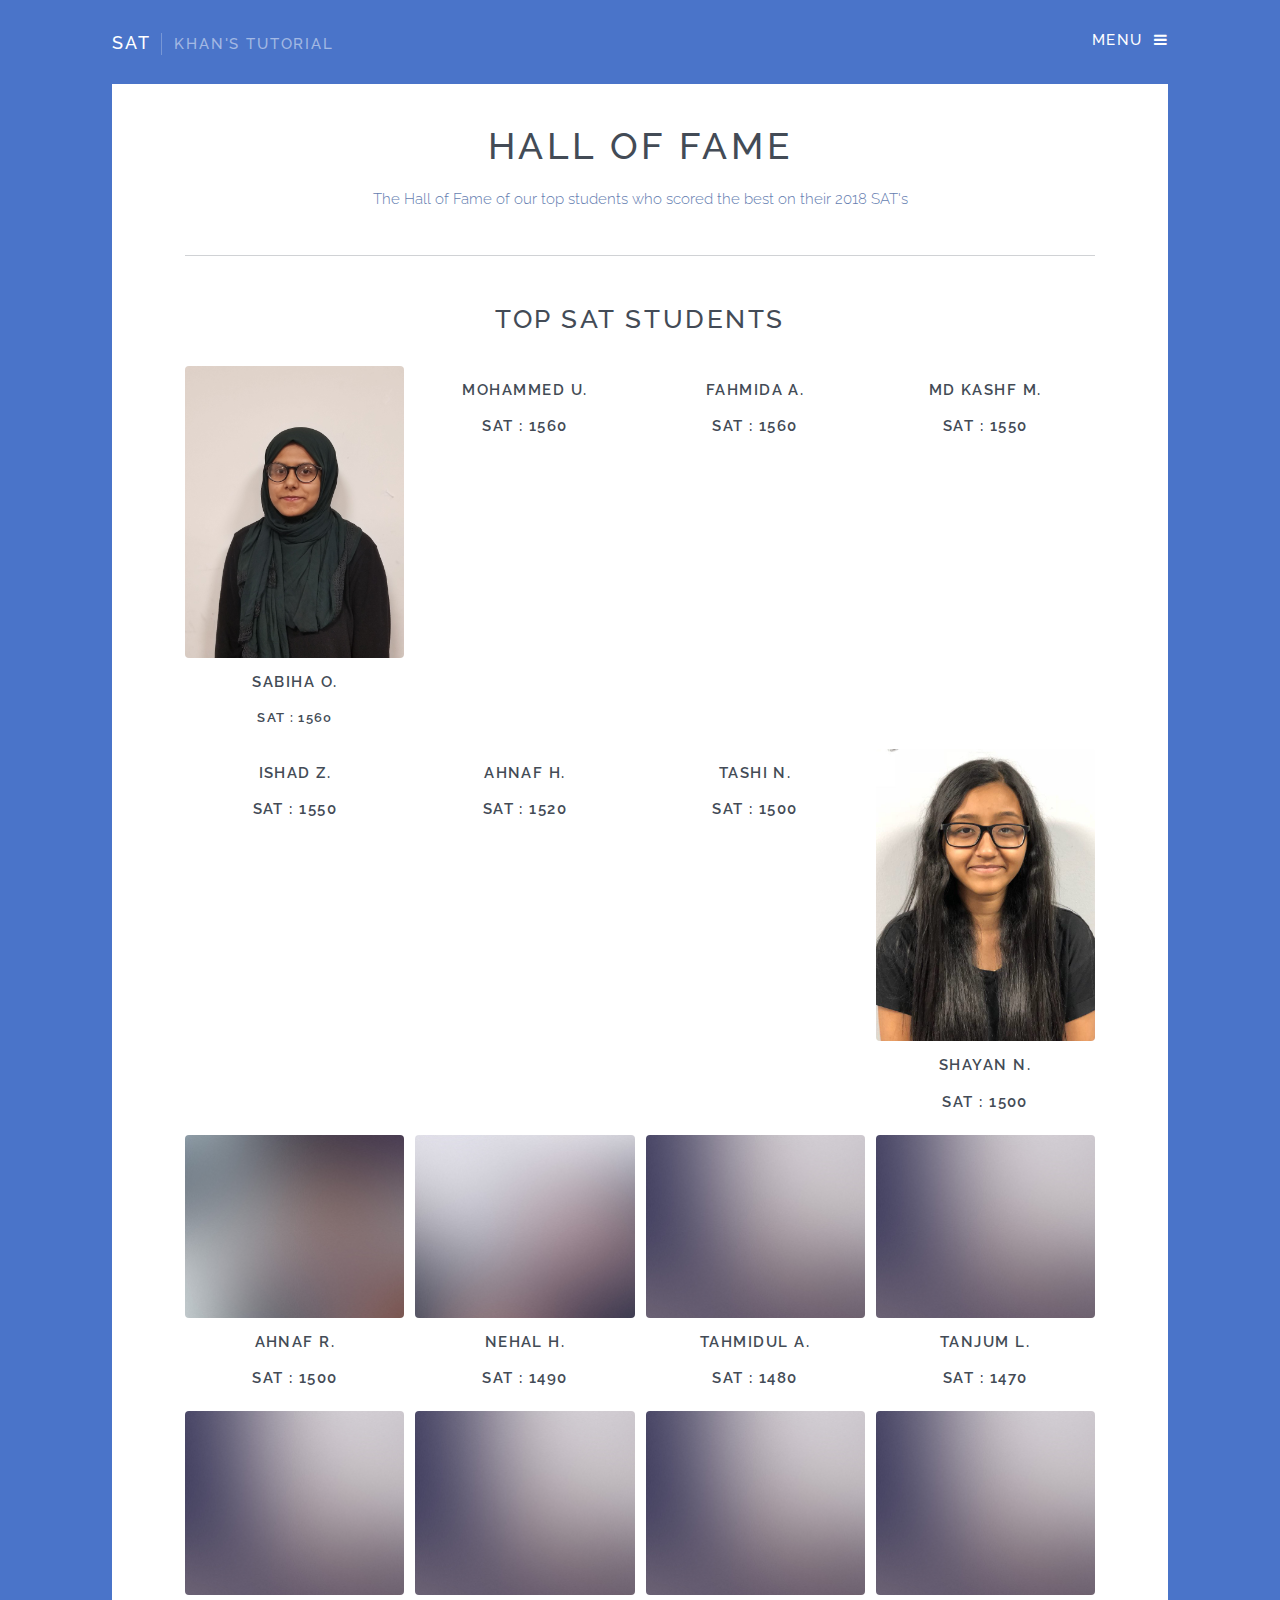
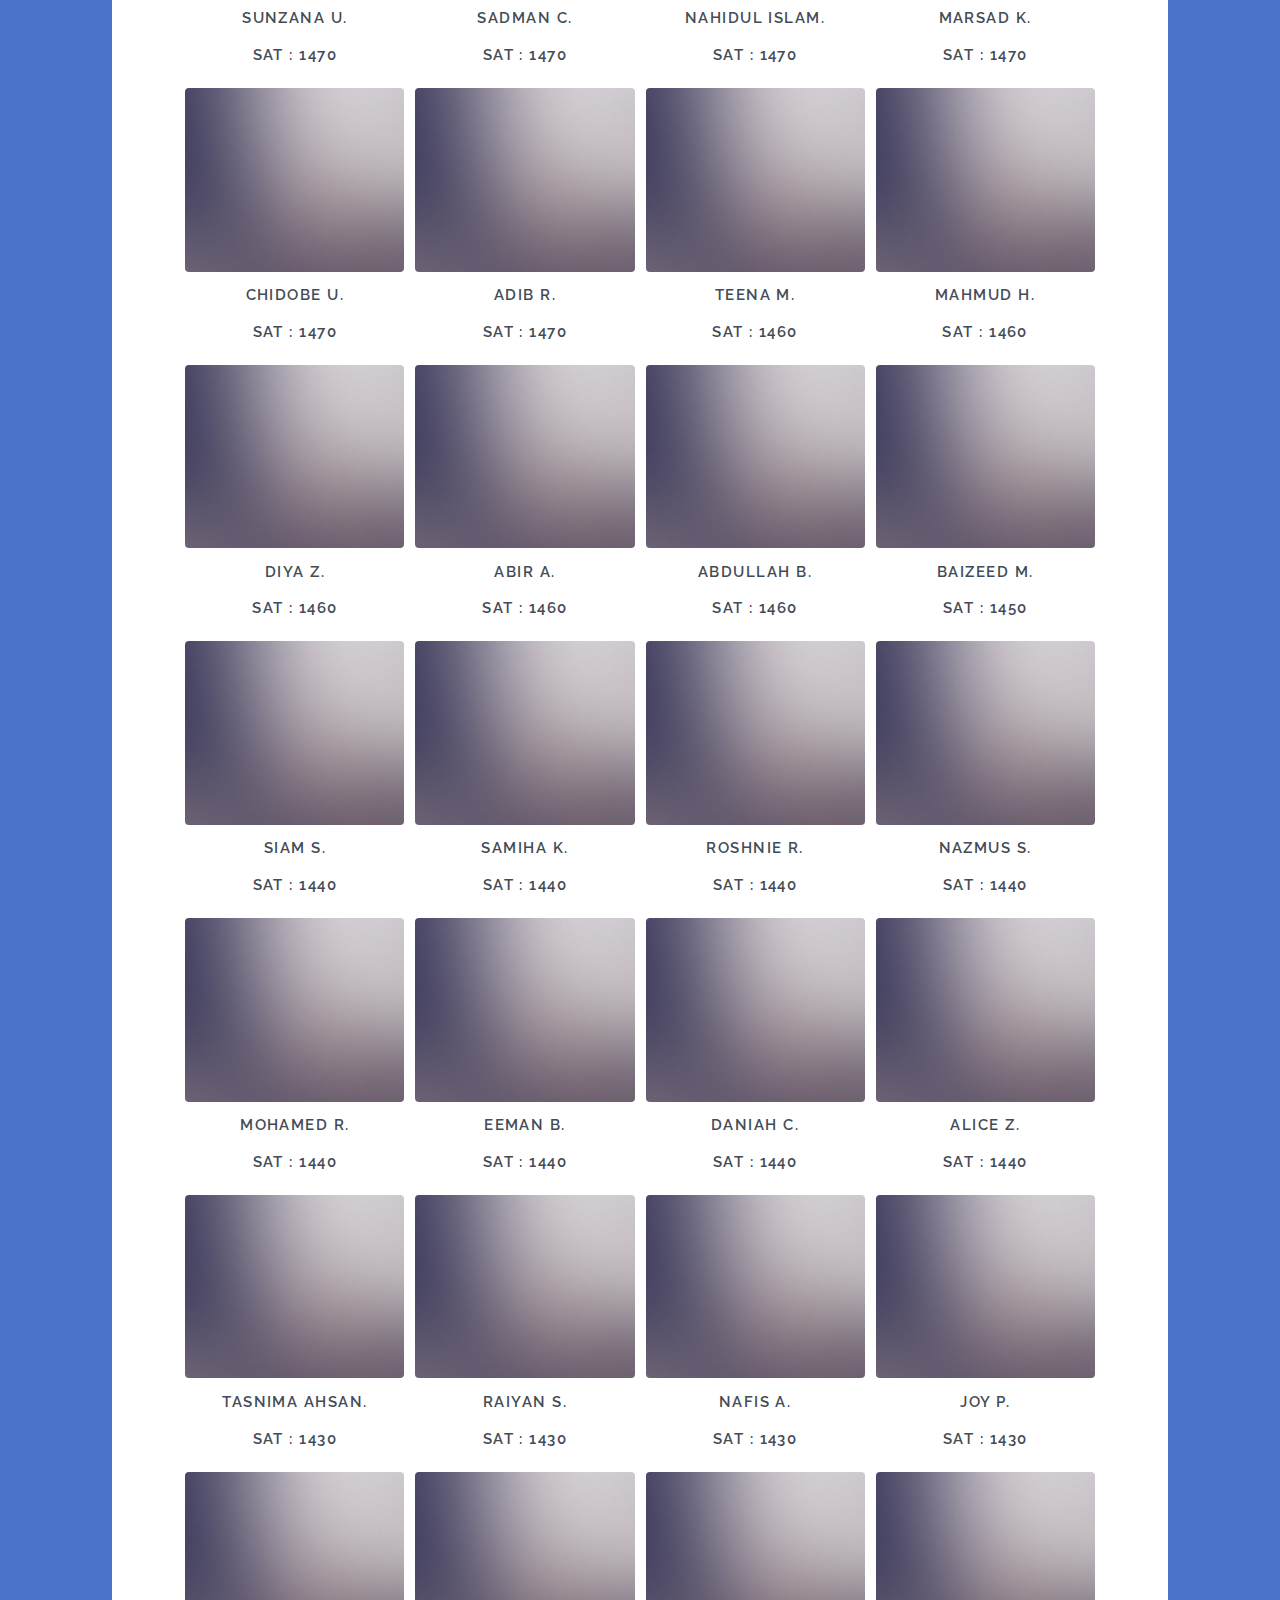
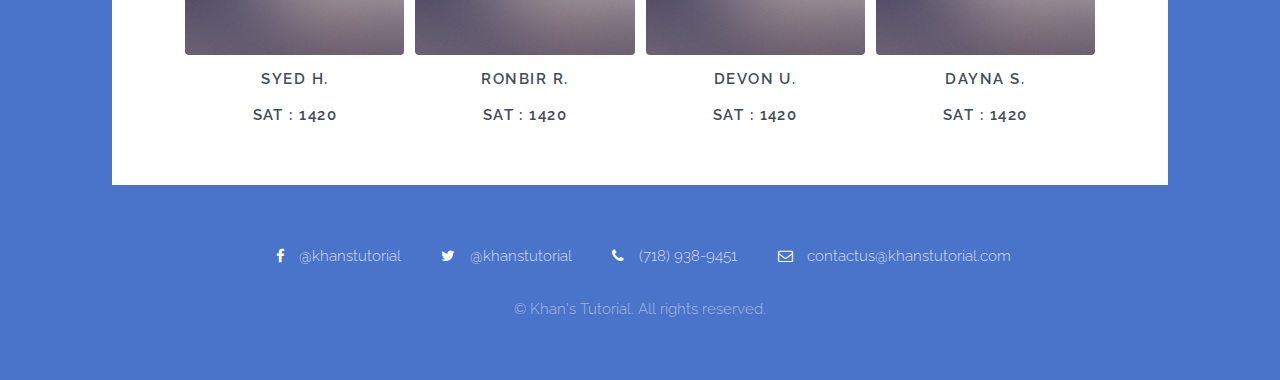
==== halloffame.html @ 470c9d07 "to be overwritten" ====
<!DOCTYPE HTML>
<html>
	<head>
		<title>Hall Of Fame</title>
		<meta charset="utf-8" />
		<meta name="viewport" content="width=device-width, initial-scale=1, user-scalable=no" />
		<link rel="stylesheet" href="assets/css/main.css" />
	</head>
	<body class="is-preload">

		<!-- Page Wrapper -->
			<div id="page-wrapper">

				<!-- Wrapper -->
					<div class="wrapper">
						<div class="inner">

							<!-- Header -->
								<header id="header">
									<a href="index.html" class="logo">SAT <span>Khan's Tutorial</span></a>
									<nav>
										<ul>
											<li><a href="#menu">Menu</a></li>
										</ul>
									</nav>
								</header>

							<!-- Nav -->
								<nav id="menu">
									<ul class="links">
										<li><a href="index.html">Home</a></li>
										<li><a href="halloffame.html">Hall of Fame</a></li>
										<li><a href="mentorship.html">Mentorship</a></li>
									</ul>
								</nav>

						</div>
					</div>

				<!-- Wrapper -->
					<div class="wrapper">
						<div class="inner">

							<!-- Main -->
								<!-- Images must all be 3x2 portrait -->
								<section class="main special">

									<header class="major">
										<h1>Hall Of Fame</h1>
										<p>The Hall of Fame of our top students who scored the best on their 2018 SAT's</p>
									</header>

									<hr />

									<h2>Top SAT Students</h2>

									<div class="box alt">
										<div class="row gtr-50 gtr-uniform">
											<div class="col-3 col-12-small">
												<!-- 1 -->
												<span class="image fit"><img src="images/hall/1560_obaid_sabiha.jpg" alt="" /></span>
												<h3>Sabiha O.</h3>
												<h4>SAT : 1560</h4>
											</div>
											<div class="col-3 col-12-small">
												<!-- 2 -->
												<span class="image fit"><img src="images/hall/nabi_sharah.jpg" alt="" /></span>
												<h3>Mohammed U.</h3>
												<h3>SAT : 1560</h3>
											</div>
											<div class="col-3 col-12-small">
												<!-- 3 -->
												<span class="image fit"><img src="images/hall/akthar_fahmida.jpg" alt="" /></span>
												<h3>Fahmida A.</h3>
												<h3>SAT : 1560</h3>
											</div>
											<div class="col-3 col-12-small">
												<!-- 4 -->
												<span class="image fit"><img src="images/hall/chowdhury_raunak.jpg" alt="" /></span>
												<h3>MD Kashf M.</h3>
												<h3>SAT : 1550</h3>
											</div>
											<!-- Break -->
											<div class="col-3 col-12-small">
												<!-- 5 -->
												<span class="image fit"><img src="images/hall/rafid_ahnaf.jpg" alt="" /></span>
												<h3>Ishad Z.</h3>
												<h3>SAT : 1550</h3>
											</div>
											<div class="col-3 col-12-small">
												<!-- 6 -->
												<span class="image fit"><img src="images/hall/farin_mithila.jpg" alt="" /></span>
												<h3>Ahnaf H.</h3>
												<h3>SAT : 1520</h3>
											</div>
											<div class="col-3 col-12-small">
												<!-- 7 -->
												<span class="image fit"><img src="images/hall/hanain_nehal.jpg" alt="" /></span>
												<h3>Tashi N.</h3>
												<h3>SAT : 1500</h3>
											</div>
											<div class="col-3 col-12-small">
												<!-- 8 -->
												<span class="image fit"><img src="images/hall/lagno_tanjum.jpg" alt="" /></span>
												<h3>Shayan N.</h3>
												<h3>SAT : 1500</h3>
											</div>
											<!-- Break -->
											<div class="col-3 col-12-small">
												<!-- 9 -->
												<span class="image fit"><img src="images/pic01.jpg" alt="" /></span>
												<h3>Ahnaf R.</h3>
												<h3>SAT : 1500</h3>
											</div>
											<div class="col-3 col-12-small">
												<!-- 10 -->
												<span class="image fit"><img src="images/pic02.jpg" alt="" /></span>
												<h3>Nehal H.</h3>
												<h3>SAT : 1490</h3>
											</div>
											<div class="col-3 col-12-small">
												<!-- 11 -->
												<span class="image fit"><img src="images/pic03.jpg" alt="" /></span>
												<h3>Tahmidul A.</h3>
												<h3>SAT : 1480</h3>
											</div>
											<div class="col-3 col-12-small">
												<!-- 12 -->
												<span class="image fit"><img src="images/pic03.jpg" alt="" /></span>
												<h3>Tanjum L.</h3>
												<h3>SAT : 1470</h3>
											</div>
											<!-- Break -->
											<div class="col-3 col-12-small">
												<!-- 13 -->
												<span class="image fit"><img src="images/pic03.jpg" alt="" /></span>
												<h3>Sunzana U.</h3>
												<h3>SAT : 1470</h3>
											</div>
											<div class="col-3 col-12-small">
												<!-- 14 -->
												<span class="image fit"><img src="images/pic03.jpg" alt="" /></span>
												<h3>Sadman C.</h3>
												<h3>SAT : 1470</h3>
											</div>
											<div class="col-3 col-12-small">
												<!-- 15 -->
												<span class="image fit"><img src="images/pic03.jpg" alt="" /></span>
												<h3>Nahidul Islam.</h3>
												<h3>SAT : 1470</h3>
											</div>
											<div class="col-3 col-12-small">
												<!-- 16 -->
												<span class="image fit"><img src="images/pic03.jpg" alt="" /></span>
												<h3>Marsad K.</h3>
												<h3>SAT : 1470</h3>
											</div>
											<!-- Break -->
											<div class="col-3 col-12-small">
												<!-- 17 -->
												<span class="image fit"><img src="images/pic03.jpg" alt="" /></span>
												<h3>Chidobe U.</h3>
												<h3>SAT : 1470</h3>
											</div>
											<div class="col-3 col-12-small">
												<!-- 18 -->
												<span class="image fit"><img src="images/pic03.jpg" alt="" /></span>
												<h3>Adib R.</h3>
												<h3>SAT : 1470</h3>
											</div>
											<div class="col-3 col-12-small">
												<!-- 19 -->
												<span class="image fit"><img src="images/pic03.jpg" alt="" /></span>
												<h3>Teena M.</h3>
												<h3>SAT : 1460</h3>
											</div>
											<div class="col-3 col-12-small">
												<!-- 20 -->
												<span class="image fit"><img src="images/pic03.jpg" alt="" /></span>
												<h3>Mahmud H.</h3>
												<h3>SAT : 1460</h3>
											</div>
											<!-- Break -->
											<div class="col-3 col-12-small">
												<!-- 21 -->
												<span class="image fit"><img src="images/pic03.jpg" alt="" /></span>
												<h3>Diya Z.</h3>
												<h3>SAT : 1460</h3>
											</div>
											<div class="col-3 col-12-small">
												<!-- 22 -->
												<span class="image fit"><img src="images/pic03.jpg" alt="" /></span>
												<h3>Abir A.</h3>
												<h3>SAT : 1460</h3>
											</div>
											<div class="col-3 col-12-small">
												<!-- 23 -->
												<span class="image fit"><img src="images/pic03.jpg" alt="" /></span>
												<h3>Abdullah B.</h3>
												<h3>SAT : 1460</h3>
											</div>
											<div class="col-3 col-12-small">
												<!-- 24 -->
												<span class="image fit"><img src="images/pic03.jpg" alt="" /></span>
												<h3>Baizeed M.</h3>
												<h3>SAT : 1450</h3>
											</div>
											<div class="col-3 col-12-small">
												<!-- 25 -->
												<span class="image fit"><img src="images/pic03.jpg" alt="" /></span>
												<h3>Siam S.</h3>
												<h3>SAT : 1440</h3>
											</div>
											<!-- Break -->
											<div class="col-3 col-12-small">
												<!-- 26 -->
												<span class="image fit"><img src="images/pic03.jpg" alt="" /></span>
												<h3>Samiha K.</h3>
												<h3>SAT : 1440</h3>
											</div>
											<div class="col-3 col-12-small">
												<!-- 27 -->
												<span class="image fit"><img src="images/pic03.jpg" alt="" /></span>
												<h3>Roshnie R.</h3>
												<h3>SAT : 1440</h3>
											</div>
											<div class="col-3 col-12-small">
												<!-- 28 -->
												<span class="image fit"><img src="images/pic03.jpg" alt="" /></span>
												<h3>Nazmus S.</h3>
												<h3>SAT : 1440</h3>
											</div>
											<!-- Break -->
											<div class="col-3 col-12-small">
												<!-- 29 -->
												<span class="image fit"><img src="images/pic03.jpg" alt="" /></span>
												<h3>Mohamed R.</h3>
												<h3>SAT : 1440</h3>
											</div>
											<div class="col-3 col-12-small">
												<!-- 30 -->
												<span class="image fit"><img src="images/pic03.jpg" alt="" /></span>
												<h3>Eeman B.</h3>
												<h3>SAT : 1440</h3>
											</div>
											<div class="col-3 col-12-small">
												<!-- 31 -->
												<span class="image fit"><img src="images/pic03.jpg" alt="" /></span>
												<h3>Daniah C.</h3>
												<h3>SAT : 1440</h3>
											</div>
											<div class="col-3 col-12-small">
												<!-- 32 -->
												<span class="image fit"><img src="images/pic03.jpg" alt="" /></span>
												<h3>Alice Z.</h3>
												<h3>SAT : 1440</h3>
											</div>
											<!-- Break -->
											<div class="col-3 col-12-small">
												<!-- 33 -->
												<span class="image fit"><img src="images/pic03.jpg" alt="" /></span>
												<h3>Tasnima Ahsan.</h3>
												<h3>SAT : 1430</h3>
											</div>
											<div class="col-3 col-12-small">
												<!-- 34 -->
												<span class="image fit"><img src="images/pic03.jpg" alt="" /></span>
												<h3>Raiyan S.</h3>
												<h3>SAT : 1430</h3>
											</div>
											<div class="col-3 col-12-small">
												<!-- 35 -->
												<span class="image fit"><img src="images/pic03.jpg" alt="" /></span>
												<h3>Nafis A.</h3>
												<h3>SAT : 1430</h3>
											</div>
											<div class="col-3 col-12-small">
												<!-- 36 -->
												<span class="image fit"><img src="images/pic03.jpg" alt="" /></span>
												<h3>Joy P.</h3>
												<h3>SAT : 1430</h3>
											</div>
											<!-- Break -->
											<div class="col-3 col-12-small">
												<!-- 37 -->
												<span class="image fit"><img src="images/pic03.jpg" alt="" /></span>
												<h3>Syed H.</h3>
												<h3>SAT : 1420</h3>
											</div>
											<div class="col-3 col-12-small">
												<!-- 38 -->
												<span class="image fit"><img src="images/pic03.jpg" alt="" /></span>
												<h3>Ronbir R.</h3>
												<h3>SAT : 1420</h3>
											</div>
											<div class="col-3 col-12-small">
												<!-- 39 -->
												<span class="image fit"><img src="images/pic03.jpg" alt="" /></span>
												<h3>Devon U.</h3>
												<h3>SAT : 1420</h3>
											</div>
											<div class="col-3 col-12-small">
												<!-- 40 -->
												<span class="image fit"><img src="images/pic03.jpg" alt="" /></span>
												<h3>Dayna S.</h3>
												<h3>SAT : 1420</h3>
											</div>
										</div>
									</div>
								</section>

						</div>
					</div>

				<!-- Wrapper -->
					<div class="wrapper">
						<div class="inner">

							<!-- Footer -->
							<footer id="footer">
								<ul class="contact-icons">
									<li class="icon fa-facebook"><a href="https://www.facebook.com/khanstutorial/">@khanstutorial</li>
																			<li class="icon fa-twitter"><a href="https://twitter.com/khanstutorial">@khanstutorial</li>
									<li class="icon fa-phone"><a href="tel:7189389451">(718) 938-9451</a></li>
									<li class="icon fa-envelope-o"><a href="mailto:contactus@khanstutorial.com">contactus@khanstutorial.com</a></li>
								</ul>
								<p class="copyright">&copy; Khan's Tutorial. All rights reserved.</p>
							</footer>

						</div>
					</div>

			</div>

		<!-- Scripts -->
			<script src="assets/js/jquery.min.js"></script>
			<script src="assets/js/browser.min.js"></script>
			<script src="assets/js/breakpoints.min.js"></script>
			<script src="assets/js/util.js"></script>
			<script src="assets/js/main.js"></script>

	</body>
</html>
---- assets/css/main.css ----
@import url(font-awesome.min.css);
@import url("https://fonts.googleapis.com/css?family=Raleway:300,500,600");

/*
	Altitude by Pixelarity
	pixelarity.com | hello@pixelarity.com
	License: pixelarity.com/license
*/

.carouselText {
	width: 50%;
	margin: 1em auto;
}

html, body, div, span, applet, object,
iframe, h1, h2, h3, h4, h5, h6, p, blockquote,
pre, a, abbr, acronym, address, big, cite,
code, del, dfn, em, img, ins, kbd, q, s, samp,
small, strike, strong, sub, sup, tt, var, b,
u, i, center, dl, dt, dd, ol, ul, li, fieldset,
form, label, legend, table, caption, tbody,
tfoot, thead, tr, th, td, article, aside,
canvas, details, embed, figure, figcaption,
footer, header, hgroup, menu, nav, output, ruby,
section, summary, time, mark, audio, video {
	margin: 0;
	padding: 0;
	border: 0;
	font-size: 100%;
	font: inherit;
	vertical-align: baseline;}

article, aside, details, figcaption, figure,
footer, header, hgroup, menu, nav, section {
	display: block;}

body {
	line-height: 1;
}

ol, ul {
	list-style: none;
}

blockquote, q {
	quotes: none;
}

	blockquote:before, blockquote:after, q:before, q:after {
		content: '';
		content: none;
	}

table {
	border-collapse: collapse;
	border-spacing: 0;
}

body {
	-webkit-text-size-adjust: none;
}

mark {
	background-color: transparent;
	color: inherit;
}

input::-moz-focus-inner {
	border: 0;
	padding: 0;
}

input, select, textarea {
	-moz-appearance: none;
	-webkit-appearance: none;
	-ms-appearance: none;
	appearance: none;
}

/* Basic */

	@-ms-viewport {
		width: device-width;
	}

	body {
		-ms-overflow-style: scrollbar;
	}

	@media screen and (max-width: 480px) {

		html, body {
			min-width: 320px;
		}

	}

	html {
		box-sizing: border-box;
	}

	*, *:before, *:after {
		box-sizing: inherit;
	}

	body {
		background: #4a74c9;
	}

		body.is-preload *, body.is-preload *:before, body.is-preload *:after {
			-moz-animation: none !important;
			-webkit-animation: none !important;
			-ms-animation: none !important;
			animation: none !important;
			-moz-transition: none !important;
			-webkit-transition: none !important;
			-ms-transition: none !important;
			transition: none !important;
		}

/* Type */

	body {
		color: rgba(67, 75, 86, 0.75);
	}

	body, input, select, textarea {
		font-family: "Raleway", sans-serif;
		font-size: 14pt;
		font-weight: 300;
		line-height: 1.65;
	}

		@media screen and (max-width: 1680px) {

			body, input, select, textarea {
				font-size: 11pt;
			}

		}

		@media screen and (max-width: 360px) {

			body, input, select, textarea {
				font-size: 10pt;
			}

		}

	a {
		-moz-transition: color 0.2s ease-in-out, background-color 0.2s ease-in-out, border-bottom-color 0.2s ease-in-out;
		-webkit-transition: color 0.2s ease-in-out, background-color 0.2s ease-in-out, border-bottom-color 0.2s ease-in-out;
		-ms-transition: color 0.2s ease-in-out, background-color 0.2s ease-in-out, border-bottom-color 0.2s ease-in-out;
		transition: color 0.2s ease-in-out, background-color 0.2s ease-in-out, border-bottom-color 0.2s ease-in-out;
		border-bottom: dotted 1px;
		text-decoration: none;
	}

		a:hover {
			border-bottom-color: transparent;
		}

	strong, b {
		font-weight: 500;
	}

	em, i {
		font-style: italic;
	}

	p {
		margin: 0 0 2em 0;
		color: #647db0;
	}

	h1, h2, h3, h4, h5, h6 {
		line-height: 1.5;
		letter-spacing: 0.1em;
		text-transform: uppercase;
	}

		h1 a, h2 a, h3 a, h4 a, h5 a, h6 a {
			color: inherit;
			text-decoration: none;
		}

	h1 {
		font-size: 2.5em;
		font-weight: 500;
		margin: 0 0 0.65em 0;
	}

	h2 {
		font-size: 1.75em;
		font-weight: 500;
		margin: 0 0 0.65em 0;
	}

	h3 {
		font-size: 1em;
		font-weight: 600;
		margin: 0 0 1em 0;
	}

	h4 {
		font-size: 0.9em;
		font-weight: 600;
		margin: 0 0 1em 0;
	}

	h5 {
		font-size: 0.8em;
		font-weight: 600;
		margin: 0 0 1em 0;
	}

	h6 {
		font-size: 0.7em;
		font-weight: 600;
		margin: 0 0 1em 0;
	}

	@media screen and (max-width: 736px) {

		h1 {
			font-size: 1.75em;
		}

		h2 {
			font-size: 1.25em;
		}

	}

	sub {
		font-size: 0.8em;
		position: relative;
		top: 0.5em;
	}

	sup {
		font-size: 0.8em;
		position: relative;
		top: -0.5em;
	}

	blockquote {
		border-left: solid 4px;
		font-style: italic;
		margin: 0 0 2em 0;
		padding: 0.5em 0 0.5em 2em;
	}

	code {
		border-radius: 4px;
		border: solid 1px;
		font-family: "Courier New", monospace;
		font-size: 0.9em;
		margin: 0 0.25em;
		padding: 0.25em 0.65em;
	}

	pre {
		-webkit-overflow-scrolling: touch;
		font-family: "Courier New", monospace;
		font-size: 0.9em;
		margin: 0 0 2em 0;
	}

		pre code {
			display: block;
			line-height: 1.75;
			padding: 1em 1.5em;
			overflow-x: auto;
		}

	hr {
		border: 0;
		border-bottom: solid 1px;
		margin: 3em 0;
	}

		hr.major {
			margin: 5em 0;
		}

	.align-left {
		text-align: left;
	}

	.align-center {
		text-align: center;
	}

	.align-right {
		text-align: right;
	}

	input, select, textarea {
		color: #434b56;
	}

	a {
		color: #434b56;
	}

	strong, b {
		color: #434b56;
	}

	h1, h2, h3, h4, h5, h6 {
		color: #434b56;
	}

	blockquote {
		border-left-color: rgba(67, 75, 86, 0.25);
	}

	code {
		background: rgba(67, 75, 86, 0.05);
		border-color: rgba(67, 75, 86, 0.25);
	}

	hr {
		border-bottom-color: rgba(67, 75, 86, 0.25);
	}

/* Row */

	.row {
		display: flex;
		flex-wrap: wrap;
		box-sizing: border-box;
		align-items: stretch;
	}

		.row > * {
			box-sizing: border-box;
		}

		.row.gtr-uniform > * > :last-child {
			margin-bottom: 0;
		}

		.row.aln-left {
			justify-content: flex-start;
		}

		.row.aln-center {
			justify-content: center;
		}

		.row.aln-right {
			justify-content: flex-end;
		}

		.row.aln-top {
			align-items: flex-start;
		}

		.row.aln-middle {
			align-items: center;
		}

		.row.aln-bottom {
			align-items: flex-end;
		}

		.row > .imp {
			order: -1;
		}

		.row > .col-1 {
			width: 8.3333333333%;
		}

		.row > .off-1 {
			margin-left: 8.3333333333%;
		}

		.row > .col-2 {
			width: 16.6666666667%;
		}

		.row > .off-2 {
			margin-left: 16.6666666667%;
		}

		.row > .col-3 {
			width: 25%;
		}

		.row > .off-3 {
			margin-left: 25%;
		}

		.row > .col-4 {
			width: 33.3333333333%;
		}

		.row > .off-4 {
			margin-left: 33.3333333333%;
		}

		.row > .col-5 {
			width: 41.6666666667%;
		}

		.row > .off-5 {
			margin-left: 41.6666666667%;
		}

		.row > .col-6 {
			width: 50%;
		}

		.row > .off-6 {
			margin-left: 50%;
		}

		.row > .col-7 {
			width: 58.3333333333%;
		}

		.row > .off-7 {
			margin-left: 58.3333333333%;
		}

		.row > .col-8 {
			width: 66.6666666667%;
		}

		.row > .off-8 {
			margin-left: 66.6666666667%;
		}

		.row > .col-9 {
			width: 75%;
		}

		.row > .off-9 {
			margin-left: 75%;
		}

		.row > .col-10 {
			width: 83.3333333333%;
		}

		.row > .off-10 {
			margin-left: 83.3333333333%;
		}

		.row > .col-11 {
			width: 91.6666666667%;
		}

		.row > .off-11 {
			margin-left: 91.6666666667%;
		}

		.row > .col-12 {
			width: 100%;
		}

		.row > .off-12 {
			margin-left: 100%;
		}

		.row.gtr-0 {
			margin-top: 0;
			margin-left: 0em;
		}

			.row.gtr-0 > * {
				padding: 0 0 0 0em;
			}

			.row.gtr-0.gtr-uniform {
				margin-top: 0em;
			}

				.row.gtr-0.gtr-uniform > * {
					padding-top: 0em;
				}

		.row.gtr-25 {
			margin-top: 0;
			margin-left: -0.5em;
		}

			.row.gtr-25 > * {
				padding: 0 0 0 0.5em;
			}

			.row.gtr-25.gtr-uniform {
				margin-top: -0.5em;
			}

				.row.gtr-25.gtr-uniform > * {
					padding-top: 0.5em;
				}

		.row.gtr-50 {
			margin-top: 0;
			margin-left: -1em;
		}

			.row.gtr-50 > * {
				padding: 0 0 0 1em;
			}

			.row.gtr-50.gtr-uniform {
				margin-top: -1em;
			}

				.row.gtr-50.gtr-uniform > * {
					padding-top: 1em;
				}

		.row {
			margin-top: 0;
			margin-left: -2em;
		}

			.row > * {
				padding: 0 0 0 2em;
			}

			.row.gtr-uniform {
				margin-top: 0em;
				justify-content: center;
			}

				.row.gtr-uniform > * {
					padding-top: 2em;
				}

		.row.gtr-150 {
			margin-top: 0;
			margin-left: -3em;
		}

			.row.gtr-150 > * {
				padding: 0 0 0 3em;
			}

			.row.gtr-150.gtr-uniform {
				margin-top: -3em;
			}

				.row.gtr-150.gtr-uniform > * {
					padding-top: 3em;
				}

		.row.gtr-200 {
			margin-top: 0;
			margin-left: -4em;
		}

			.row.gtr-200 > * {
				padding: 0 0 0 4em;
			}

			.row.gtr-200.gtr-uniform {
				margin-top: -4em;
			}

				.row.gtr-200.gtr-uniform > * {
					padding-top: 4em;
				}

		@media screen and (max-width: 1680px) {

			.row {
				display: flex;
				flex-wrap: wrap;
				box-sizing: border-box;
				align-items: stretch;
			}

				.row > * {
					box-sizing: border-box;
				}

				.row.gtr-uniform > * > :last-child {
					margin-bottom: 0;
				}

				.row.aln-left {
					justify-content: flex-start;
				}

				.row.aln-center {
					justify-content: center;
				}

				.row.aln-right {
					justify-content: flex-end;
				}

				.row.aln-top {
					align-items: flex-start;
				}

				.row.aln-middle {
					align-items: center;
				}

				.row.aln-bottom {
					align-items: flex-end;
				}

				.row > .imp-xlarge {
					order: -1;
				}

				.row > .col-1-xlarge {
					width: 8.3333333333%;
				}

				.row > .off-1-xlarge {
					margin-left: 8.3333333333%;
				}

				.row > .col-2-xlarge {
					width: 16.6666666667%;
				}

				.row > .off-2-xlarge {
					margin-left: 16.6666666667%;
				}

				.row > .col-3-xlarge {
					width: 25%;
				}

				.row > .off-3-xlarge {
					margin-left: 25%;
				}

				.row > .col-4-xlarge {
					width: 33.3333333333%;
				}

				.row > .off-4-xlarge {
					margin-left: 33.3333333333%;
				}

				.row > .col-5-xlarge {
					width: 41.6666666667%;
				}

				.row > .off-5-xlarge {
					margin-left: 41.6666666667%;
				}

				.row > .col-6-xlarge {
					width: 50%;
				}

				.row > .off-6-xlarge {
					margin-left: 50%;
				}

				.row > .col-7-xlarge {
					width: 58.3333333333%;
				}

				.row > .off-7-xlarge {
					margin-left: 58.3333333333%;
				}

				.row > .col-8-xlarge {
					width: 66.6666666667%;
				}

				.row > .off-8-xlarge {
					margin-left: 66.6666666667%;
				}

				.row > .col-9-xlarge {
					width: 75%;
				}

				.row > .off-9-xlarge {
					margin-left: 75%;
				}

				.row > .col-10-xlarge {
					width: 83.3333333333%;
				}

				.row > .off-10-xlarge {
					margin-left: 83.3333333333%;
				}

				.row > .col-11-xlarge {
					width: 91.6666666667%;
				}

				.row > .off-11-xlarge {
					margin-left: 91.6666666667%;
				}

				.row > .col-12-xlarge {
					width: 100%;
				}

				.row > .off-12-xlarge {
					margin-left: 100%;
				}

				.row.gtr-0 {
					margin-top: 0;
					margin-left: 0em;
				}

					.row.gtr-0 > * {
						padding: 0 0 0 0em;
					}

					.row.gtr-0.gtr-uniform {
						margin-top: 0em;
					}

						.row.gtr-0.gtr-uniform > * {
							padding-top: 0em;
						}

				.row.gtr-25 {
					margin-top: 0;
					margin-left: -0.5em;
				}

					.row.gtr-25 > * {
						padding: 0 0 0 0.5em;
					}

					.row.gtr-25.gtr-uniform {
						margin-top: -0.5em;
					}

						.row.gtr-25.gtr-uniform > * {
							padding-top: 0.5em;
						}

				.row.gtr-50 {
					margin-top: 0;
					margin-left: -1em;
				}

					.row.gtr-50 > * {
						padding: 0 0 0 1em;
					}

					.row.gtr-50.gtr-uniform {
						margin-top: -1em;
					}

						.row.gtr-50.gtr-uniform > * {
							padding-top: 1em;
						}

				.row {
					margin-top: 0;
					margin-left: -2em;
				}

					.row > * {
						padding: 0 0 0 2em;
					}

					.row.gtr-uniform {
						margin-top: -2em;
					}

						.row.gtr-uniform > * {
							padding-top: 2em;
						}

				.row.gtr-150 {
					margin-top: 0;
					margin-left: -3em;
				}

					.row.gtr-150 > * {
						padding: 0 0 0 3em;
					}

					.row.gtr-150.gtr-uniform {
						margin-top: -3em;
					}

						.row.gtr-150.gtr-uniform > * {
							padding-top: 3em;
						}

				.row.gtr-200 {
					margin-top: 0;
					margin-left: -4em;
				}

					.row.gtr-200 > * {
						padding: 0 0 0 4em;
					}

					.row.gtr-200.gtr-uniform {
						margin-top: -4em;
					}

						.row.gtr-200.gtr-uniform > * {
							padding-top: 4em;
						}

		}

		@media screen and (max-width: 1280px) {

			.row {
				display: flex;
				flex-wrap: wrap;
				box-sizing: border-box;
				align-items: stretch;
			}

				.row > * {
					box-sizing: border-box;
				}

				.row.gtr-uniform > * > :last-child {
					margin-bottom: 0;
				}

				.row.aln-left {
					justify-content: flex-start;
				}

				.row.aln-center {
					justify-content: center;
				}

				.row.aln-right {
					justify-content: flex-end;
				}

				.row.aln-top {
					align-items: flex-start;
				}

				.row.aln-middle {
					align-items: center;
				}

				.row.aln-bottom {
					align-items: flex-end;
				}

				.row > .imp-large {
					order: -1;
				}

				.row > .col-1-large {
					width: 8.3333333333%;
				}

				.row > .off-1-large {
					margin-left: 8.3333333333%;
				}

				.row > .col-2-large {
					width: 16.6666666667%;
				}

				.row > .off-2-large {
					margin-left: 16.6666666667%;
				}

				.row > .col-3-large {
					width: 25%;
				}

				.row > .off-3-large {
					margin-left: 25%;
				}

				.row > .col-4-large {
					width: 33.3333333333%;
				}

				.row > .off-4-large {
					margin-left: 33.3333333333%;
				}

				.row > .col-5-large {
					width: 41.6666666667%;
				}

				.row > .off-5-large {
					margin-left: 41.6666666667%;
				}

				.row > .col-6-large {
					width: 50%;
				}

				.row > .off-6-large {
					margin-left: 50%;
				}

				.row > .col-7-large {
					width: 58.3333333333%;
				}

				.row > .off-7-large {
					margin-left: 58.3333333333%;
				}

				.row > .col-8-large {
					width: 66.6666666667%;
				}

				.row > .off-8-large {
					margin-left: 66.6666666667%;
				}

				.row > .col-9-large {
					width: 75%;
				}

				.row > .off-9-large {
					margin-left: 75%;
				}

				.row > .col-10-large {
					width: 83.3333333333%;
				}

				.row > .off-10-large {
					margin-left: 83.3333333333%;
				}

				.row > .col-11-large {
					width: 91.6666666667%;
				}

				.row > .off-11-large {
					margin-left: 91.6666666667%;
				}

				.row > .col-12-large {
					width: 100%;
				}

				.row > .off-12-large {
					margin-left: 100%;
				}

				.row.gtr-0 {
					margin-top: 0;
					margin-left: 0em;
				}

					.row.gtr-0 > * {
						padding: 0 0 0 0em;
					}

					.row.gtr-0.gtr-uniform {
						margin-top: 0em;
					}

						.row.gtr-0.gtr-uniform > * {
							padding-top: 0em;
						}

				.row.gtr-25 {
					margin-top: 0;
					margin-left: -0.375em;
				}

					.row.gtr-25 > * {
						padding: 0 0 0 0.375em;
					}

					.row.gtr-25.gtr-uniform {
						margin-top: -0.375em;
					}

						.row.gtr-25.gtr-uniform > * {
							padding-top: 0.375em;
						}

				.row.gtr-50 {
					margin-top: 0;
					margin-left: -0.75em;
				}

					.row.gtr-50 > * {
						padding: 0 0 0 0.75em;
					}

					.row.gtr-50.gtr-uniform {
						margin-top: -0.75em;
					}

						.row.gtr-50.gtr-uniform > * {
							padding-top: 0.75em;
						}

				.row {
					margin-top: 0;
					margin-left: -1.5em;
				}

					.row > * {
						padding: 0 0 0 1.5em;
					}

					.row.gtr-uniform {
						margin-top: -1.5em;
					}

						.row.gtr-uniform > * {
							padding-top: 1.5em;
						}

				.row.gtr-150 {
					margin-top: 0;
					margin-left: -2.25em;
				}

					.row.gtr-150 > * {
						padding: 0 0 0 2.25em;
					}

					.row.gtr-150.gtr-uniform {
						margin-top: -2.25em;
					}

						.row.gtr-150.gtr-uniform > * {
							padding-top: 2.25em;
						}

				.row.gtr-200 {
					margin-top: 0;
					margin-left: -3em;
				}

					.row.gtr-200 > * {
						padding: 0 0 0 3em;
					}

					.row.gtr-200.gtr-uniform {
						margin-top: -3em;
					}

						.row.gtr-200.gtr-uniform > * {
							padding-top: 3em;
						}

		}

		@media screen and (max-width: 980px) {

			.row {
				display: flex;
				flex-wrap: wrap;
				box-sizing: border-box;
				align-items: stretch;
			}

				.row > * {
					box-sizing: border-box;
				}

				.row.gtr-uniform > * > :last-child {
					margin-bottom: 0;
				}

				.row.aln-left {
					justify-content: flex-start;
				}

				.row.aln-center {
					justify-content: center;
				}

				.row.aln-right {
					justify-content: flex-end;
				}

				.row.aln-top {
					align-items: flex-start;
				}

				.row.aln-middle {
					align-items: center;
				}

				.row.aln-bottom {
					align-items: flex-end;
				}

				.row > .imp-medium {
					order: -1;
				}

				.row > .col-1-medium {
					width: 8.3333333333%;
				}

				.row > .off-1-medium {
					margin-left: 8.3333333333%;
				}

				.row > .col-2-medium {
					width: 16.6666666667%;
				}

				.row > .off-2-medium {
					margin-left: 16.6666666667%;
				}

				.row > .col-3-medium {
					width: 25%;
				}

				.row > .off-3-medium {
					margin-left: 25%;
				}

				.row > .col-4-medium {
					width: 33.3333333333%;
				}

				.row > .off-4-medium {
					margin-left: 33.3333333333%;
				}

				.row > .col-5-medium {
					width: 41.6666666667%;
				}

				.row > .off-5-medium {
					margin-left: 41.6666666667%;
				}

				.row > .col-6-medium {
					width: 50%;
				}

				.row > .off-6-medium {
					margin-left: 50%;
				}

				.row > .col-7-medium {
					width: 58.3333333333%;
				}

				.row > .off-7-medium {
					margin-left: 58.3333333333%;
				}

				.row > .col-8-medium {
					width: 66.6666666667%;
				}

				.row > .off-8-medium {
					margin-left: 66.6666666667%;
				}

				.row > .col-9-medium {
					width: 75%;
				}

				.row > .off-9-medium {
					margin-left: 75%;
				}

				.row > .col-10-medium {
					width: 83.3333333333%;
				}

				.row > .off-10-medium {
					margin-left: 83.3333333333%;
				}

				.row > .col-11-medium {
					width: 91.6666666667%;
				}

				.row > .off-11-medium {
					margin-left: 91.6666666667%;
				}

				.row > .col-12-medium {
					width: 100%;
				}

				.row > .off-12-medium {
					margin-left: 100%;
				}

				.row.gtr-0 {
					margin-top: 0;
					margin-left: 0em;
				}

					.row.gtr-0 > * {
						padding: 0 0 0 0em;
					}

					.row.gtr-0.gtr-uniform {
						margin-top: 0em;
					}

						.row.gtr-0.gtr-uniform > * {
							padding-top: 0em;
						}

				.row.gtr-25 {
					margin-top: 0;
					margin-left: -0.375em;
				}

					.row.gtr-25 > * {
						padding: 0 0 0 0.375em;
					}

					.row.gtr-25.gtr-uniform {
						margin-top: -0.375em;
					}

						.row.gtr-25.gtr-uniform > * {
							padding-top: 0.375em;
						}

				.row.gtr-50 {
					margin-top: 0;
					margin-left: -0.75em;
				}

					.row.gtr-50 > * {
						padding: 0 0 0 0.75em;
					}

					.row.gtr-50.gtr-uniform {
						margin-top: -0.75em;
					}

						.row.gtr-50.gtr-uniform > * {
							padding-top: 0.75em;
						}

				.row {
					margin-top: 0;
					margin-left: -1.5em;
				}

					.row > * {
						padding: 0 0 0 1.5em;
					}

					.row.gtr-uniform {
						margin-top: -1.5em;
					}

						.row.gtr-uniform > * {
							padding-top: 1.5em;
						}

				.row.gtr-150 {
					margin-top: 0;
					margin-left: -2.25em;
				}

					.row.gtr-150 > * {
						padding: 0 0 0 2.25em;
					}

					.row.gtr-150.gtr-uniform {
						margin-top: -2.25em;
					}

						.row.gtr-150.gtr-uniform > * {
							padding-top: 2.25em;
						}

				.row.gtr-200 {
					margin-top: 0;
					margin-left: -3em;
				}

					.row.gtr-200 > * {
						padding: 0 0 0 3em;
					}

					.row.gtr-200.gtr-uniform {
						margin-top: -3em;
					}

						.row.gtr-200.gtr-uniform > * {
							padding-top: 3em;
						}

		}

		@media screen and (max-width: 736px) {

			.row {
				display: flex;
				flex-wrap: wrap;
				box-sizing: border-box;
				align-items: stretch;
			}

				.row > * {
					box-sizing: border-box;
				}

				.row.gtr-uniform > * > :last-child {
					margin-bottom: 0;
				}

				.row.aln-left {
					justify-content: flex-start;
				}

				.row.aln-center {
					justify-content: center;
				}

				.row.aln-right {
					justify-content: flex-end;
				}

				.row.aln-top {
					align-items: flex-start;
				}

				.row.aln-middle {
					align-items: center;
				}

				.row.aln-bottom {
					align-items: flex-end;
				}

				.row > .imp-small {
					order: -1;
				}

				.row > .col-1-small {
					width: 8.3333333333%;
				}

				.row > .off-1-small {
					margin-left: 8.3333333333%;
				}

				.row > .col-2-small {
					width: 16.6666666667%;
				}

				.row > .off-2-small {
					margin-left: 16.6666666667%;
				}

				.row > .col-3-small {
					width: 25%;
				}

				.row > .off-3-small {
					margin-left: 25%;
				}

				.row > .col-4-small {
					width: 33.3333333333%;
				}

				.row > .off-4-small {
					margin-left: 33.3333333333%;
				}

				.row > .col-5-small {
					width: 41.6666666667%;
				}

				.row > .off-5-small {
					margin-left: 41.6666666667%;
				}

				.row > .col-6-small {
					width: 50%;
				}

				.row > .off-6-small {
					margin-left: 50%;
				}

				.row > .col-7-small {
					width: 58.3333333333%;
				}

				.row > .off-7-small {
					margin-left: 58.3333333333%;
				}

				.row > .col-8-small {
					width: 66.6666666667%;
				}

				.row > .off-8-small {
					margin-left: 66.6666666667%;
				}

				.row > .col-9-small {
					width: 75%;
				}

				.row > .off-9-small {
					margin-left: 75%;
				}

				.row > .col-10-small {
					width: 83.3333333333%;
				}

				.row > .off-10-small {
					margin-left: 83.3333333333%;
				}

				.row > .col-11-small {
					width: 91.6666666667%;
				}

				.row > .off-11-small {
					margin-left: 91.6666666667%;
				}

				.row > .col-12-small {
					width: 100%;
				}

				.row > .off-12-small {
					margin-left: 100%;
				}

				.row.gtr-0 {
					margin-top: 0;
					margin-left: 0em;
				}

					.row.gtr-0 > * {
						padding: 0 0 0 0em;
					}

					.row.gtr-0.gtr-uniform {
						margin-top: 0em;
					}

						.row.gtr-0.gtr-uniform > * {
							padding-top: 0em;
						}

				.row.gtr-25 {
					margin-top: 0;
					margin-left: -0.3125em;
				}

					.row.gtr-25 > * {
						padding: 0 0 0 0.3125em;
					}

					.row.gtr-25.gtr-uniform {
						margin-top: -0.3125em;
					}

						.row.gtr-25.gtr-uniform > * {
							padding-top: 0.3125em;
						}

				.row.gtr-50 {
					margin-top: 0;
					margin-left: -0.625em;
				}

					.row.gtr-50 > * {
						padding: 0 0 0 0.625em;
					}

					.row.gtr-50.gtr-uniform {
						margin-top: -0.625em;
					}

						.row.gtr-50.gtr-uniform > * {
							padding-top: 0.625em;
						}

				.row {
					margin-top: 0;
					margin-left: -1.25em;
				}

					.row > * {
						padding: 0 0 0 1.25em;
					}

					.row.gtr-uniform {
						margin-top: -1.25em;
					}

						.row.gtr-uniform > * {
							padding-top: 1.25em;
						}

				.row.gtr-150 {
					margin-top: 0;
					margin-left: -1.875em;
				}

					.row.gtr-150 > * {
						padding: 0 0 0 1.875em;
					}

					.row.gtr-150.gtr-uniform {
						margin-top: -1.875em;
					}

						.row.gtr-150.gtr-uniform > * {
							padding-top: 1.875em;
						}

				.row.gtr-200 {
					margin-top: 0;
					margin-left: -2.5em;
				}

					.row.gtr-200 > * {
						padding: 0 0 0 2.5em;
					}

					.row.gtr-200.gtr-uniform {
						margin-top: -2.5em;
					}

						.row.gtr-200.gtr-uniform > * {
							padding-top: 2.5em;
						}

		}

		@media screen and (max-width: 480px) {

			.row {
				display: flex;
				flex-wrap: wrap;
				box-sizing: border-box;
				align-items: stretch;
			}

				.row > * {
					box-sizing: border-box;
				}

				.row.gtr-uniform > * > :last-child {
					margin-bottom: 0;
				}

				.row.aln-left {
					justify-content: flex-start;
				}

				.row.aln-center {
					justify-content: center;
				}

				.row.aln-right {
					justify-content: flex-end;
				}

				.row.aln-top {
					align-items: flex-start;
				}

				.row.aln-middle {
					align-items: center;
				}

				.row.aln-bottom {
					align-items: flex-end;
				}

				.row > .imp-xsmall {
					order: -1;
				}

				.row > .col-1-xsmall {
					width: 8.3333333333%;
				}

				.row > .off-1-xsmall {
					margin-left: 8.3333333333%;
				}

				.row > .col-2-xsmall {
					width: 16.6666666667%;
				}

				.row > .off-2-xsmall {
					margin-left: 16.6666666667%;
				}

				.row > .col-3-xsmall {
					width: 25%;
				}

				.row > .off-3-xsmall {
					margin-left: 25%;
				}

				.row > .col-4-xsmall {
					width: 33.3333333333%;
				}

				.row > .off-4-xsmall {
					margin-left: 33.3333333333%;
				}

				.row > .col-5-xsmall {
					width: 41.6666666667%;
				}

				.row > .off-5-xsmall {
					margin-left: 41.6666666667%;
				}

				.row > .col-6-xsmall {
					width: 50%;
				}

				.row > .off-6-xsmall {
					margin-left: 50%;
				}

				.row > .col-7-xsmall {
					width: 58.3333333333%;
				}

				.row > .off-7-xsmall {
					margin-left: 58.3333333333%;
				}

				.row > .col-8-xsmall {
					width: 66.6666666667%;
				}

				.row > .off-8-xsmall {
					margin-left: 66.6666666667%;
				}

				.row > .col-9-xsmall {
					width: 75%;
				}

				.row > .off-9-xsmall {
					margin-left: 75%;
				}

				.row > .col-10-xsmall {
					width: 83.3333333333%;
				}

				.row > .off-10-xsmall {
					margin-left: 83.3333333333%;
				}

				.row > .col-11-xsmall {
					width: 91.6666666667%;
				}

				.row > .off-11-xsmall {
					margin-left: 91.6666666667%;
				}

				.row > .col-12-xsmall {
					width: 100%;
				}

				.row > .off-12-xsmall {
					margin-left: 100%;
				}

				.row.gtr-0 {
					margin-top: 0;
					margin-left: 0em;
				}

					.row.gtr-0 > * {
						padding: 0 0 0 0em;
					}

					.row.gtr-0.gtr-uniform {
						margin-top: 0em;
					}

						.row.gtr-0.gtr-uniform > * {
							padding-top: 0em;
						}

				.row.gtr-25 {
					margin-top: 0;
					margin-left: -0.3125em;
				}

					.row.gtr-25 > * {
						padding: 0 0 0 0.3125em;
					}

					.row.gtr-25.gtr-uniform {
						margin-top: -0.3125em;
					}

						.row.gtr-25.gtr-uniform > * {
							padding-top: 0.3125em;
						}

				.row.gtr-50 {
					margin-top: 0;
					margin-left: -0.625em;
				}

					.row.gtr-50 > * {
						padding: 0 0 0 0.625em;
					}

					.row.gtr-50.gtr-uniform {
						margin-top: -0.625em;
					}

						.row.gtr-50.gtr-uniform > * {
							padding-top: 0.625em;
						}

				.row {
					margin-top: 0;
					margin-left: -1.25em;
				}

					.row > * {
						padding: 0 0 0 1.25em;
					}

					.row.gtr-uniform {
						margin-top: -1.25em;
					}

						.row.gtr-uniform > * {
							padding-top: 1.25em;
						}

				.row.gtr-150 {
					margin-top: 0;
					margin-left: -1.875em;
				}

					.row.gtr-150 > * {
						padding: 0 0 0 1.875em;
					}

					.row.gtr-150.gtr-uniform {
						margin-top: -1.875em;
					}

						.row.gtr-150.gtr-uniform > * {
							padding-top: 1.875em;
						}

				.row.gtr-200 {
					margin-top: 0;
					margin-left: -2.5em;
				}

					.row.gtr-200 > * {
						padding: 0 0 0 2.5em;
					}

					.row.gtr-200.gtr-uniform {
						margin-top: -2.5em;
					}

						.row.gtr-200.gtr-uniform > * {
							padding-top: 2.5em;
						}

		}

/* Box */

	.box {
		border-radius: 4px;
		border: solid 1px;
		margin-bottom: 2em;
		padding: 1.5em;
	}

		.box > :last-child,
		.box > :last-child > :last-child,
		.box > :last-child > :last-child > :last-child {
			margin-bottom: 0;
		}

		.box.alt {
			border: 0;
			border-radius: 0;
			padding: 0;
		}

	.box {
		border-color: rgba(67, 75, 86, 0.25);
	}

/* Button */

	input[type="submit"],
	input[type="reset"],
	input[type="button"],
	button,
	.button {
		-moz-appearance: none;
		-webkit-appearance: none;
		-ms-appearance: none;
		appearance: none;
		-moz-transition: background-color 0.2s ease-in-out, color 0.2s ease-in-out;
		-webkit-transition: background-color 0.2s ease-in-out, color 0.2s ease-in-out;
		-ms-transition: background-color 0.2s ease-in-out, color 0.2s ease-in-out;
		transition: background-color 0.2s ease-in-out, color 0.2s ease-in-out;
		border-radius: 3.9285714286em;
		border: 0;
		cursor: pointer !important;
		display: inline-block;
		font-weight: 600;
		height: 3.9285714286em;
		line-height: 3.9285714286em;
		padding: 0 3em;
		text-align: center;
		text-decoration: none;
		white-space: nowrap;
		letter-spacing: 0.1em;
		text-transform: uppercase;
		font-size: 0.7em;
	}

		input[type="submit"].icon:before,
		input[type="reset"].icon:before,
		input[type="button"].icon:before,
		button.icon:before,
		.button.icon:before {
			margin-right: 0.5em;
		}

		input[type="submit"].fit,
		input[type="reset"].fit,
		input[type="button"].fit,
		button.fit,
		.button.fit {
			width: 100%;
		}

		input[type="submit"].small,
		input[type="reset"].small,
		input[type="button"].small,
		button.small,
		.button.small {
			font-size: 0.6em;
		}

		input[type="submit"].large,
		input[type="reset"].large,
		input[type="button"].large,
		button.large,
		.button.large {
			font-size: 1em;
		}

		input[type="submit"].disabled, input[type="submit"]:disabled,
		input[type="reset"].disabled,
		input[type="reset"]:disabled,
		input[type="button"].disabled,
		input[type="button"]:disabled,
		button.disabled,
		button:disabled,
		.button.disabled,
		.button:disabled {
			pointer-events: none;
			opacity: 0.25;
		}

	input[type="submit"],
	input[type="reset"],
	input[type="button"],
	button,
	.button {
		background-color: transparent;
		box-shadow: inset 0 0 0 1px rgba(67, 75, 86, 0.25);
		color: #434b56 !important;
	}

		input[type="submit"]:hover,
		input[type="reset"]:hover,
		input[type="button"]:hover,
		button:hover,
		.button:hover {
			background-color: rgba(67, 75, 86, 0.05);
		}

		input[type="submit"]:active,
		input[type="reset"]:active,
		input[type="button"]:active,
		button:active,
		.button:active {
			background-color: rgba(67, 75, 86, 0.1);
		}

		input[type="submit"].primary,
		input[type="reset"].primary,
		input[type="button"].primary,
		button.primary,
		.button.primary {
			background-color: #575b72;
			color: #ffffff !important;
		}

			input[type="submit"].primary:hover,
			input[type="reset"].primary:hover,
			input[type="button"].primary:hover,
			button.primary:hover,
			.button.primary:hover {
				background-color: #626780;
			}

			input[type="submit"].primary:active,
			input[type="reset"].primary:active,
			input[type="button"].primary:active,
			button.primary:active,
			.button.primary:active {
				background-color: #6d728f;
			}

/* Features */

	.features {
		display: -moz-flex;
		display: -webkit-flex;
		display: -ms-flex;
		display: flex;
		-moz-flex-direction: row;
		-webkit-flex-direction: row;
		-ms-flex-direction: row;
		flex-direction: row;
		-moz-flex-wrap: wrap;
		-webkit-flex-wrap: wrap;
		-ms-flex-wrap: wrap;
		flex-wrap: wrap;
		margin: 0 0 2em 0;
	}

		.features section {
			-moz-flex-grow: 0;
			-webkit-flex-grow: 0;
			-ms-flex-grow: 0;
			flex-grow: 0;
			-moz-flex-shrink: 0;
			-webkit-flex-shrink: 0;
			-ms-flex-shrink: 0;
			flex-shrink: 0;
			border-left: solid 1px;
			border-top: solid 1px;
			padding: 2em 3em;
			text-align: center;
			width: calc(100% / 3);
		}

			.features section:nth-child(3n - 2) {
				border-left-width: 0;
			}

			.features section:nth-child(-n + 3) {
				border-top-width: 0;
			}

		@media screen and (max-width: 980px) {

			.features {
				-moz-flex-direction: column;
				-webkit-flex-direction: column;
				-ms-flex-direction: column;
				flex-direction: column;
			}

				.features section {
					padding: 3em 3em 1em 3em ;
					border-left: 0;
					width: 100%;
				}

					.features section:nth-child(-n + 3) {
						border-top-width: 1px;
					}

					.features section:first-child {
						border-top-width: 0;
						padding-top: 1em;
					}

					.features section:last-child {
						padding-bottom: 0;
					}

		}

		@media screen and (max-width: 736px) {

			.features section {
				padding: 3em 2em 1em 2em ;
			}

		}

	.features section {
		border-color: rgba(67, 75, 86, 0.25);
	}

/* Form */

	form {
		margin: 0 0 2em 0;
	}

		form.combined {
			display: -moz-flex;
			display: -webkit-flex;
			display: -ms-flex;
			display: flex;
			-moz-flex-direction: row;
			-webkit-flex-direction: row;
			-ms-flex-direction: row;
			flex-direction: row;
			margin-left: auto;
			margin-right: auto;
			max-width: 100%;
			position: relative;
			width: 35em;
		}

			form.combined input[type="text"],
			form.combined input[type="password"],
			form.combined input[type="email"],
			form.combined select,
			form.combined textarea {
				-moz-flex-grow: 1;
				-webkit-flex-grow: 1;
				-ms-flex-grow: 1;
				flex-grow: 1;
				-moz-flex-shrink: 1;
				-webkit-flex-shrink: 1;
				-ms-flex-shrink: 1;
				flex-shrink: 1;
				border-bottom-left-radius: 2.75em;
				border-bottom-right-radius: 0;
				border-top-left-radius: 2.75em;
				border-top-right-radius: 0;
			}

			form.combined input[type="submit"] {
				-moz-flex-grow: 0;
				-webkit-flex-grow: 0;
				-ms-flex-grow: 0;
				flex-grow: 0;
				-moz-flex-shrink: 0;
				-webkit-flex-shrink: 0;
				-ms-flex-shrink: 0;
				flex-shrink: 0;
				border-top-left-radius: 0;
				border-bottom-left-radius: 0;
			}

		@media screen and (max-width: 480px) {

			form.combined {
				-moz-flex-direction: column;
				-webkit-flex-direction: column;
				-ms-flex-direction: column;
				flex-direction: column;
			}

				form.combined input[type="text"],
				form.combined input[type="password"],
				form.combined input[type="email"],
				form.combined select,
				form.combined textarea {
					border-radius: 2.75em;
					margin: 0 0 1em 0;
				}

				form.combined input[type="submit"] {
					border-radius: 2.75em;
				}

		}

	label {
		display: block;
		font-size: 0.9em;
		font-weight: 500;
		margin: 0 0 1em 0;
	}

	input[type="text"],
	input[type="password"],
	input[type="email"],
	select,
	textarea {
		-moz-appearance: none;
		-webkit-appearance: none;
		-ms-appearance: none;
		appearance: none;
		border-radius: 4px;
		border: none;
		border: solid 1px;
		color: inherit;
		display: block;
		outline: 0;
		padding: 0 1em;
		text-decoration: none;
		width: 100%;
	}

		input[type="text"]:invalid,
		input[type="password"]:invalid,
		input[type="email"]:invalid,
		select:invalid,
		textarea:invalid {
			box-shadow: none;
		}

	select {
		background-size: 1.25rem;
		background-repeat: no-repeat;
		background-position: calc(100% - 1rem) center;
		height: 2.75em;
		padding-right: 2.75em;
		text-overflow: ellipsis;
	}

		select:focus::-ms-value {
			background-color: transparent;
		}

		select::-ms-expand {
			display: none;
		}

	input[type="text"],
	input[type="password"],
	input[type="email"] {
		height: 2.75em;
	}

	textarea {
		padding: 0.75em 1em;
	}

	input[type="checkbox"],
	input[type="radio"] {
		-moz-appearance: none;
		-webkit-appearance: none;
		-ms-appearance: none;
		appearance: none;
		display: block;
		float: left;
		margin-right: -2em;
		opacity: 0;
		width: 1em;
		z-index: -1;
	}

		input[type="checkbox"] + label,
		input[type="radio"] + label {
			text-decoration: none;
			cursor: pointer;
			display: inline-block;
			font-size: 1em;
			font-weight: 300;
			padding-left: 2.4em;
			padding-right: 0.75em;
			position: relative;
		}

			input[type="checkbox"] + label:before,
			input[type="radio"] + label:before {
				-moz-osx-font-smoothing: grayscale;
				-webkit-font-smoothing: antialiased;
				font-family: FontAwesome;
				font-style: normal;
				font-weight: normal;
				text-transform: none !important;
			}

			input[type="checkbox"] + label:before,
			input[type="radio"] + label:before {
				border-radius: 4px;
				border: solid 1px;
				content: '';
				display: inline-block;
				height: 1.65em;
				left: 0;
				line-height: 1.58125em;
				position: absolute;
				text-align: center;
				top: 0;
				width: 1.65em;
			}

		input[type="checkbox"]:checked + label:before,
		input[type="radio"]:checked + label:before {
			content: '\f00c';
		}

	input[type="checkbox"] + label:before {
		border-radius: 4px;
	}

	input[type="radio"] + label:before {
		border-radius: 100%;
	}

	::-webkit-input-placeholder {
		opacity: 1.0;
	}

	:-moz-placeholder {
		opacity: 1.0;
	}

	::-moz-placeholder {
		opacity: 1.0;
	}

	:-ms-input-placeholder {
		opacity: 1.0;
	}

	label {
		color: #434b56;
	}

	input[type="text"],
	input[type="password"],
	input[type="email"],
	select,
	textarea {
		background-color: rgba(67, 75, 86, 0.05);
		border-color: rgba(67, 75, 86, 0.25);
	}

		input[type="text"]:focus,
		input[type="password"]:focus,
		input[type="email"]:focus,
		select:focus,
		textarea:focus {
			border-color: #fed586;
			box-shadow: inset 0 0 0 1px #fed586;
		}

		input[type="text"] ::-webkit-input-placeholder,
		input[type="password"] ::-webkit-input-placeholder,
		input[type="email"] ::-webkit-input-placeholder,
		select ::-webkit-input-placeholder,
		textarea ::-webkit-input-placeholder {
			color: rgba(67, 75, 86, 0.5) !important;
		}

		input[type="text"] :-moz-placeholder,
		input[type="password"] :-moz-placeholder,
		input[type="email"] :-moz-placeholder,
		select :-moz-placeholder,
		textarea :-moz-placeholder {
			color: rgba(67, 75, 86, 0.5) !important;
		}

		input[type="text"] ::-moz-placeholder,
		input[type="password"] ::-moz-placeholder,
		input[type="email"] ::-moz-placeholder,
		select ::-moz-placeholder,
		textarea ::-moz-placeholder {
			color: rgba(67, 75, 86, 0.5) !important;
		}

		input[type="text"] :-ms-input-placeholder,
		input[type="password"] :-ms-input-placeholder,
		input[type="email"] :-ms-input-placeholder,
		select :-ms-input-placeholder,
		textarea :-ms-input-placeholder {
			color: rgba(67, 75, 86, 0.5) !important;
		}

		input[type="text"].invert,
		input[type="password"].invert,
		input[type="email"].invert,
		select.invert,
		textarea.invert {
			background: #ffffff;
			color: rgba(67, 75, 86, 0.75);
		}

			input[type="text"].invert::-webkit-input-placeholder,
			input[type="password"].invert::-webkit-input-placeholder,
			input[type="email"].invert::-webkit-input-placeholder,
			select.invert::-webkit-input-placeholder,
			textarea.invert::-webkit-input-placeholder {
				color: rgba(67, 75, 86, 0.5) !important;
			}

			input[type="text"].invert:-moz-placeholder,
			input[type="password"].invert:-moz-placeholder,
			input[type="email"].invert:-moz-placeholder,
			select.invert:-moz-placeholder,
			textarea.invert:-moz-placeholder {
				color: rgba(67, 75, 86, 0.5) !important;
			}

			input[type="text"].invert::-moz-placeholder,
			input[type="password"].invert::-moz-placeholder,
			input[type="email"].invert::-moz-placeholder,
			select.invert::-moz-placeholder,
			textarea.invert::-moz-placeholder {
				color: rgba(67, 75, 86, 0.5) !important;
			}

			input[type="text"].invert:-ms-input-placeholder,
			input[type="password"].invert:-ms-input-placeholder,
			input[type="email"].invert:-ms-input-placeholder,
			select.invert:-ms-input-placeholder,
			textarea.invert:-ms-input-placeholder {
				color: rgba(67, 75, 86, 0.5) !important;
			}

	select {
		background-image: url("data:image/svg+xml;charset=utf8,%3Csvg xmlns='http://www.w3.org/2000/svg' width='40' height='40' preserveAspectRatio='none' viewBox='0 0 40 40'%3E%3Cpath d='M9.4,12.3l10.4,10.4l10.4-10.4c0.2-0.2,0.5-0.4,0.9-0.4c0.3,0,0.6,0.1,0.9,0.4l3.3,3.3c0.2,0.2,0.4,0.5,0.4,0.9 c0,0.4-0.1,0.6-0.4,0.9L20.7,31.9c-0.2,0.2-0.5,0.4-0.9,0.4c-0.3,0-0.6-0.1-0.9-0.4L4.3,17.3c-0.2-0.2-0.4-0.5-0.4-0.9 c0-0.4,0.1-0.6,0.4-0.9l3.3-3.3c0.2-0.2,0.5-0.4,0.9-0.4S9.1,12.1,9.4,12.3z' fill='rgba(67, 75, 86, 0.25)' /%3E%3C/svg%3E");
	}

		select option {
			color: #434b56;
			background: #ffffff;
		}

	input[type="checkbox"] + label,
	input[type="radio"] + label {
		color: rgba(67, 75, 86, 0.75);
	}

		input[type="checkbox"] + label:before,
		input[type="radio"] + label:before {
			background: rgba(67, 75, 86, 0.05);
			border-color: rgba(67, 75, 86, 0.25);
		}

	input[type="checkbox"]:checked + label:before,
	input[type="radio"]:checked + label:before {
		background-color: #fed586;
		border-color: #fed586;
		color: #ffffff;
	}

	input[type="checkbox"]:focus + label:before,
	input[type="radio"]:focus + label:before {
		border-color: #fed586;
		box-shadow: 0 0 0 1px #fed586;
	}

/* Icon */

	.icon {
		text-decoration: none;
		border-bottom: none;
		cursor: default;
		position: relative;
	}

		.icon:before {
			-moz-osx-font-smoothing: grayscale;
			-webkit-font-smoothing: antialiased;
			font-family: FontAwesome;
			font-style: normal;
			font-weight: normal;
			text-transform: none !important;
		}

		.icon > .label {
			display: none;
		}

		.icon.major {
			display: block;
			margin: 0 0 2em 0;
		}

			.icon.major:before {
				border-radius: 100%;
				border: solid 1px;
				display: inline-block;
				font-size: 1.75em;
				height: 3.5em;
				line-height: 3.5em;
				width: 3.5em;
			}

		.icon.accent1 {
			color: #575b72;
		}

		.icon.accent2 {
			color: #4a74c9;
		}

		.icon.accent3 {
			color: #69c7ad;
		}

		.icon.accent4 {
			color: #fed586;
		}

		@media screen and (max-width: 736px) {

			.icon.major:before {
				font-size: 1.5em;
				height: 3.25em;
				line-height: 3.25em;
				width: 3.25em;
			}

		}

	.icon.major:before {
		border-color: rgba(67, 75, 86, 0.25);
	}

/* Image */

	.image {
		border-radius: 4px;
		border: 0;
		display: inline-block;
		position: relative;
	}

		.image img {
			border-radius: 4px;
			display: block;
		}

		.image.left, .image.right {
			max-width: 40%;
		}

			.image.left img, .image.right img {
				width: 100%;
			}

		.image.left {
			float: left;
			margin: 0 1.5em 1em 0;
			top: 0.25em;
		}

		.image.right {
			float: right;
			margin: 0 0 1em 1.5em;
			top: 0.25em;
		}

		.image.fit {
			display: block;
			margin: 0.75em 0 0.85em 0;
			width: 100%;
		}

			.image.fit img {
				width: 100%;
				image-orientation: from-image;
			}

		.image.main {
			display: block;
			margin: 0 0 3em 0;
			width: 100%;
		}

			.image.main img {
				width: 100%;
			}

		@media screen and (max-width: 736px) {

			.image.main {
				margin: 0 0 2em 0;
			}

		}

	img {
		display: block;
	}

		img[data-position] {
			-moz-object-fit: cover;
			-webkit-object-fit: cover;
			-ms-object-fit: cover;
			object-fit: cover;
		}

		img[data-position="top"] {
			-moz-object-position: top;
			-webkit-object-position: top;
			-ms-object-position: top;
			object-position: top;
		}

		img[data-position="top right"] {
			-moz-object-position: top right;
			-webkit-object-position: top right;
			-ms-object-position: top right;
			object-position: top right;
		}

		img[data-position="right"] {
			-moz-object-position: right;
			-webkit-object-position: right;
			-ms-object-position: right;
			object-position: right;
		}

		img[data-position="bottom right"] {
			-moz-object-position: bottom right;
			-webkit-object-position: bottom right;
			-ms-object-position: bottom right;
			object-position: bottom right;
		}

		img[data-position="bottom"] {
			-moz-object-position: bottom;
			-webkit-object-position: bottom;
			-ms-object-position: bottom;
			object-position: bottom;
		}

		img[data-position="bottom left"] {
			-moz-object-position: bottom left;
			-webkit-object-position: bottom left;
			-ms-object-position: bottom left;
			object-position: bottom left;
		}

		img[data-position="left"] {
			-moz-object-position: left;
			-webkit-object-position: left;
			-ms-object-position: left;
			object-position: left;
		}

		img[data-position="top left"] {
			-moz-object-position: top left;
			-webkit-object-position: top left;
			-ms-object-position: top left;
			object-position: top left;
		}

		img[data-position="center"] {
			-moz-object-position: center;
			-webkit-object-position: center;
			-ms-object-position: center;
			object-position: center;
		}

/* List */

	ol {
		list-style: decimal;
		margin: 0 0 2em 0;
		padding-left: 1.25em;
	}

		ol li {
			padding-left: 0.25em;
		}

	ul {
		list-style: disc;
		margin: 0 0 2em 0;
		padding-left: 1em;
	}

		ul li {
			padding-left: 0.5em;
		}

		ul.alt {
			list-style: none;
			padding-left: 0;
		}

			ul.alt li {
				border-top: solid 1px;
				padding: 0.5em 0;
			}

				ul.alt li:first-child {
					border-top: 0;
					padding-top: 0;
				}

	dl {
		margin: 0 0 2em 0;
	}

		dl dt {
			display: block;
			font-weight: 500;
			margin: 0 0 1em 0;
		}

		dl dd {
			margin-left: 2em;
		}

	ul.alt li {
		border-top-color: rgba(67, 75, 86, 0.25);
	}

/* Actions */

	ul.actions {
		display: -moz-flex;
		display: -webkit-flex;
		display: -ms-flex;
		display: flex;
		cursor: default;
		list-style: none;
		margin-left: -1em;
		padding-left: 0;
	}

		ul.actions li {
			padding: 0 0 0 1em;
			vertical-align: middle;
		}

		ul.actions.special {
			-moz-justify-content: center;
			-webkit-justify-content: center;
			-ms-justify-content: center;
			justify-content: center;
			width: 100%;
			margin-left: 0;
		}

			ul.actions.special li:first-child {
				padding-left: 0;
			}

		ul.actions.stacked {
			-moz-flex-direction: column;
			-webkit-flex-direction: column;
			-ms-flex-direction: column;
			flex-direction: column;
			margin-left: 0;
		}

			ul.actions.stacked li {
				padding: 1.3em 0 0 0;
			}

				ul.actions.stacked li:first-child {
					padding-top: 0;
				}

		ul.actions.fit {
			width: calc(100% + 1em);
		}

			ul.actions.fit li {
				-moz-flex-grow: 1;
				-webkit-flex-grow: 1;
				-ms-flex-grow: 1;
				flex-grow: 1;
				-moz-flex-shrink: 1;
				-webkit-flex-shrink: 1;
				-ms-flex-shrink: 1;
				flex-shrink: 1;
				width: 100%;
			}

				ul.actions.fit li > * {
					width: 100%;
				}

			ul.actions.fit.stacked {
				width: 100%;
			}

		@media screen and (max-width: 480px) {

			ul.actions:not(.fixed) {
				-moz-flex-direction: column;
				-webkit-flex-direction: column;
				-ms-flex-direction: column;
				flex-direction: column;
				margin-left: 0;
				width: 100% !important;
			}

				ul.actions:not(.fixed) li {
					-moz-flex-grow: 1;
					-webkit-flex-grow: 1;
					-ms-flex-grow: 1;
					flex-grow: 1;
					-moz-flex-shrink: 1;
					-webkit-flex-shrink: 1;
					-ms-flex-shrink: 1;
					flex-shrink: 1;
					padding: 1em 0 0 0;
					text-align: center;
					width: 100%;
				}

					ul.actions:not(.fixed) li > * {
						width: 100%;
					}

					ul.actions:not(.fixed) li:first-child {
						padding-top: 0;
					}

					ul.actions:not(.fixed) li input[type="submit"],
					ul.actions:not(.fixed) li input[type="reset"],
					ul.actions:not(.fixed) li input[type="button"],
					ul.actions:not(.fixed) li button,
					ul.actions:not(.fixed) li .button {
						width: 100%;
					}

						ul.actions:not(.fixed) li input[type="submit"].icon:before,
						ul.actions:not(.fixed) li input[type="reset"].icon:before,
						ul.actions:not(.fixed) li input[type="button"].icon:before,
						ul.actions:not(.fixed) li button.icon:before,
						ul.actions:not(.fixed) li .button.icon:before {
							margin-left: -0.5em;
						}

		}

/* Icons */

	ul.icons {
		cursor: default;
		list-style: none;
		padding-left: 0;
	}

		ul.icons li {
			display: inline-block;
			padding: 0 1em 0 0;
		}

			ul.icons li:last-child {
				padding-right: 0;
			}

/* Contact Icons */

	ul.contact-icons {
		list-style: none;
		padding-left: 0;
	}

		ul.contact-icons li:before {
			padding-left: 0;
			margin-right: 1em;
		}

/* Section/Article */

	section.special, article.special {
		text-align: center;
		margin-top: -0.25em;
	}

	header p {
		margin: -0.75em 0 3em 0;
	}

	header.major {
		text-align: center;
	}

		header.major > :first-child {
			margin-top: -0.25em;
		}

	@media screen and (max-width: 736px) {

		header p {
			margin: -0.25em 0 2em 0;
		}

	}

	header p {
		color: #647db0;
	}

/* Table */

	.table-wrapper {
		-webkit-overflow-scrolling: touch;
		overflow-x: auto;
	}

	table {
		margin: 0 0 2em 0;
		width: 100%;
	}

		table tbody tr {
			border: solid 1px;
			border-left: 0;
			border-right: 0;
		}

		table td {
			padding: 0.75em 0.75em;
		}

		table th {
			font-size: 0.9em;
			font-weight: 500;
			padding: 0 0.75em 0.75em 0.75em;
			text-align: left;
		}

		table thead {
			border-bottom: solid 2px;
		}

		table tfoot {
			border-top: solid 2px;
		}

		table.alt {
			border-collapse: separate;
		}

			table.alt tbody tr td {
				border: solid 1px;
				border-left-width: 0;
				border-top-width: 0;
			}

				table.alt tbody tr td:first-child {
					border-left-width: 1px;
				}

			table.alt tbody tr:first-child td {
				border-top-width: 1px;
			}

			table.alt thead {
				border-bottom: 0;
			}

			table.alt tfoot {
				border-top: 0;
			}

	table tbody tr {
		border-color: rgba(67, 75, 86, 0.25);
	}

		table tbody tr:nth-child(2n + 1) {
			background-color: rgba(67, 75, 86, 0.05);
		}

	table th {
		color: #434b56;
	}

	table thead {
		border-bottom-color: rgba(67, 75, 86, 0.25);
	}

	table tfoot {
		border-top-color: rgba(67, 75, 86, 0.25);
	}

	table.alt tbody tr td {
		border-color: rgba(67, 75, 86, 0.25);
	}

/* Carousel */

	.carousel {
		padding: 5em 12em;
		position: relative;
	}

		.carousel article {
			-moz-transform: translateY(0.5em);
			-webkit-transform: translateY(0.5em);
			-ms-transform: translateY(0.5em);
			transform: translateY(0.5em);
			-moz-transition: all 0.35s ease-in-out;
			-webkit-transition: all 0.35s ease-in-out;
			-ms-transition: all 0.35s ease-in-out;
			transition: all 0.35s ease-in-out;
			background-color: #ffffff;
			box-shadow: 0 0 2em 0 rgba(0, 0, 0, 0.1);
			margin: 0 auto;
			opacity: 0;
			visibility: hidden;
			width: 100%;
		}

			.carousel article.visible {
				-moz-transform: translateY(0);
				-webkit-transform: translateY(0);
				-ms-transform: translateY(0);
				transform: translateY(0);
				opacity: 1;
				visibility: visible;
			}

			.carousel article .image {
				border-radius: 0;
				width: 100%;
			}

				.carousel article .image img {
					border-radius: 0;
					display: block;
					height: 100%;
					width: 100%;
				}

			.carousel article .content {
				padding: 3.5em 5em 1.5em 5em ;
				text-align: center;
			}

		.carousel nav a {
			text-decoration: none;
			-moz-transition: opacity 0.2s ease-in-out;
			-webkit-transition: opacity 0.2s ease-in-out;
			-ms-transition: opacity 0.2s ease-in-out;
			transition: opacity 0.2s ease-in-out;
			height: 100%;
			opacity: 0.325;
			position: absolute;
			top: 0;
			width: 12em;
		}

			.carousel nav a:before {
				-moz-osx-font-smoothing: grayscale;
				-webkit-font-smoothing: antialiased;
				font-family: FontAwesome;
				font-style: normal;
				font-weight: normal;
				text-transform: none !important;
			}

			.carousel nav a .label {
				display: none;
			}

			.carousel nav a:before {
				display: block;
				font-size: 5em;
				height: 2em;
				left: 50%;
				line-height: 2em;
				margin: -1em 0 0 -1em;
				position: absolute;
				text-align: center;
				top: 50%;
				width: 2em;
			}

			.carousel nav a.previous {
				left: 0;
			}

				.carousel nav a.previous:before {
					content: '\f104';
				}

			.carousel nav a.next {
				right: 0;
			}

				.carousel nav a.next:before {
					content: '\f105';
				}

			.carousel nav a:hover {
				opacity: 1;
			}

		.carousel.accent1 {
			background-color: #575b72;
		}

			.carousel.accent1 nav a {
				color: #ffffff;
			}

		.carousel.accent2 {
			background-color: #4cabb1;
		}

			.carousel.accent2 nav a {
				color: #ffffff;
			}

		.carousel.accent3 {
			background-color: #69c7ad;
		}

			.carousel.accent3 nav a {
				color: #ffffff;
			}

		.carousel.accent4 {
			background-color: #ffffff;
		}

			.carousel.accent4 nav a {
				color: #4a74c9;
			}

		@media screen and (max-width: 1680px) {

			.carousel article .content {
				padding: 2.5em 4em 2em 4em ;
			}

		}

		@media screen and (max-width: 1280px) {

			.carousel {
				padding: 5em 5em;
			}

				.carousel nav a {
					width: 5em;
				}

		}

		@media screen and (max-width: 736px) {

			.carousel {
				padding: 2em;
			}

				.carousel article {
					-moz-transform: translateY(0);
					-webkit-transform: translateY(0);
					-ms-transform: translateY(0);
					transform: translateY(0);
					display: block !important;
					margin: 2em 0 0 0;
					opacity: 1;
					visibility: visible;
				}

					.carousel article:first-child {
						margin-top: 0;
					}

					.carousel article .image {
						height: 14em;
					}

					.carousel article .content {
						padding: 3em 2em 1em 2em ;
					}

				.carousel nav {
					display: none;
				}

		}

		@media screen and (max-width: 480px) {

			.carousel {
				padding: 1.5em;
			}

				.carousel article {
					margin: 1.5em 0 0 0;
				}

					.carousel article .image {
						height: 9em;
					}

		}

/* Spotlights */

	.spotlights {
		box-shadow: 0 0 2em 0 rgba(0, 0, 0, 0.1);
		margin: 0 0 2em 0;
	}

		.spotlights > article {
			display: -moz-flex;
			display: -webkit-flex;
			display: -ms-flex;
			display: flex;
			-moz-flex-direction: row;
			-webkit-flex-direction: row;
			-ms-flex-direction: row;
			flex-direction: row;
		}

			.spotlights > article .content {
				padding: 4em 5em 2em 5em ;
				text-align: center;
			}

			.spotlights > article .image {
				border-radius: 0;
				position: relative;
			}

				.spotlights > article .image img {
					border-radius: 0;
					position: absolute;
					top: 0;
					left: 0;
					height: 100%;
					width: 100%;
				}

			.spotlights > article > :nth-child(1) {
				width: 40%;
			}

			.spotlights > article > :nth-child(2) {
				width: 60%;
			}

			.spotlights > article:nth-child(2n - 1) {
				-moz-flex-direction: row-reverse;
				-webkit-flex-direction: row-reverse;
				-ms-flex-direction: row-reverse;
				flex-direction: row-reverse;
			}

				.spotlights > article:nth-child(2n - 1) > :nth-child(1) {
					width: 60%;
				}

				.spotlights > article:nth-child(2n - 1) > :nth-child(2) {
					width: 40%;
				}

		@media screen and (max-width: 1680px) {

			.spotlights > article .content {
				padding: 4em 4em 2em 4em ;
			}

		}

		@media screen and (max-width: 980px) {

			.spotlights > article {
				-moz-flex-direction: column;
				-webkit-flex-direction: column;
				-ms-flex-direction: column;
				flex-direction: column;
			}

				.spotlights > article .image img {
					position: relative;
				}

				.spotlights > article > :nth-child(1) {
					width: 100%;
				}

				.spotlights > article > :nth-child(2) {
					width: 100%;
				}

				.spotlights > article:nth-child(2n - 1) {
					-moz-flex-direction: column;
					-webkit-flex-direction: column;
					-ms-flex-direction: column;
					flex-direction: column;
				}

					.spotlights > article:nth-child(2n - 1) > :nth-child(1) {
						width: 100%;
					}

					.spotlights > article:nth-child(2n - 1) > :nth-child(2) {
						width: 100%;
					}

		}

		@media screen and (max-width: 736px) {

			.spotlights > article .content {
				padding: 3em 2em 1em 2em ;
			}

		}

/* Wrapper */

	.wrapper {
		width: 100%;
	}

		.wrapper > .inner {
			width: 80em;
			max-width: 100%;
			margin-left: auto;
			margin-right: auto;
		}

			.wrapper > .inner > .main {
				padding: 3em 6em 2em 6em ;
				background-color: #ffffff;
			}

				.wrapper > .inner > .main.accent1 {
					background-color: #575b72;
					color: rgba(255, 255, 255, 0.75);
				}

					.wrapper > .inner > .main.accent1 input, .wrapper > .inner > .main.accent1 select, .wrapper > .inner > .main.accent1 textarea {
						color: #ffffff;
					}

					.wrapper > .inner > .main.accent1 a {
						color: #ffffff;
					}

					.wrapper > .inner > .main.accent1 strong, .wrapper > .inner > .main.accent1 b {
						color: #ffffff;
					}

					.wrapper > .inner > .main.accent1 h1, .wrapper > .inner > .main.accent1 h2, .wrapper > .inner > .main.accent1 h3, .wrapper > .inner > .main.accent1 h4, .wrapper > .inner > .main.accent1 h5, .wrapper > .inner > .main.accent1 h6 {
						color: #ffffff;
					}

					.wrapper > .inner > .main.accent1 blockquote {
						border-left-color: rgba(255, 255, 255, 0.25);
					}

					.wrapper > .inner > .main.accent1 code {
						background: rgba(255, 255, 255, 0.05);
						border-color: rgba(255, 255, 255, 0.25);
					}

					.wrapper > .inner > .main.accent1 hr {
						border-bottom-color: rgba(255, 255, 255, 0.25);
					}

					.wrapper > .inner > .main.accent1 .box {
						border-color: rgba(255, 255, 255, 0.25);
					}

					.wrapper > .inner > .main.accent1 input[type="submit"],
					.wrapper > .inner > .main.accent1 input[type="reset"],
					.wrapper > .inner > .main.accent1 input[type="button"],
					.wrapper > .inner > .main.accent1 button,
					.wrapper > .inner > .main.accent1 .button {
						background-color: transparent;
						box-shadow: inset 0 0 0 1px rgba(255, 255, 255, 0.25);
						color: #ffffff !important;
					}

						.wrapper > .inner > .main.accent1 input[type="submit"]:hover,
						.wrapper > .inner > .main.accent1 input[type="reset"]:hover,
						.wrapper > .inner > .main.accent1 input[type="button"]:hover,
						.wrapper > .inner > .main.accent1 button:hover,
						.wrapper > .inner > .main.accent1 .button:hover {
							background-color: rgba(255, 255, 255, 0.05);
						}

						.wrapper > .inner > .main.accent1 input[type="submit"]:active,
						.wrapper > .inner > .main.accent1 input[type="reset"]:active,
						.wrapper > .inner > .main.accent1 input[type="button"]:active,
						.wrapper > .inner > .main.accent1 button:active,
						.wrapper > .inner > .main.accent1 .button:active {
							background-color: rgba(255, 255, 255, 0.1);
						}

						.wrapper > .inner > .main.accent1 input[type="submit"].primary,
						.wrapper > .inner > .main.accent1 input[type="reset"].primary,
						.wrapper > .inner > .main.accent1 input[type="button"].primary,
						.wrapper > .inner > .main.accent1 button.primary,
						.wrapper > .inner > .main.accent1 .button.primary {
							box-shadow: 0 0 3em 0 rgba(0, 0, 0, 0.1);
							background-color: #5f6484;
							color: #ffffff !important;
						}

							.wrapper > .inner > .main.accent1 input[type="submit"].primary:hover,
							.wrapper > .inner > .main.accent1 input[type="reset"].primary:hover,
							.wrapper > .inner > .main.accent1 input[type="button"].primary:hover,
							.wrapper > .inner > .main.accent1 button.primary:hover,
							.wrapper > .inner > .main.accent1 .button.primary:hover {
								background-color: #696f93;
							}

							.wrapper > .inner > .main.accent1 input[type="submit"].primary:active,
							.wrapper > .inner > .main.accent1 input[type="reset"].primary:active,
							.wrapper > .inner > .main.accent1 input[type="button"].primary:active,
							.wrapper > .inner > .main.accent1 button.primary:active,
							.wrapper > .inner > .main.accent1 .button.primary:active {
								background-color: #757ca0;
							}

					.wrapper > .inner > .main.accent1 .features section {
						border-color: rgba(255, 255, 255, 0.25);
					}

					.wrapper > .inner > .main.accent1 label {
						color: #ffffff;
					}

					.wrapper > .inner > .main.accent1 input[type="text"],
					.wrapper > .inner > .main.accent1 input[type="password"],
					.wrapper > .inner > .main.accent1 input[type="email"],
					.wrapper > .inner > .main.accent1 select,
					.wrapper > .inner > .main.accent1 textarea {
						background-color: rgba(255, 255, 255, 0.05);
						border-color: rgba(255, 255, 255, 0.25);
					}

						.wrapper > .inner > .main.accent1 input[type="text"]:focus,
						.wrapper > .inner > .main.accent1 input[type="password"]:focus,
						.wrapper > .inner > .main.accent1 input[type="email"]:focus,
						.wrapper > .inner > .main.accent1 select:focus,
						.wrapper > .inner > .main.accent1 textarea:focus {
							border-color: #fed586;
							box-shadow: inset 0 0 0 1px #fed586;
						}

						.wrapper > .inner > .main.accent1 input[type="text"] ::-webkit-input-placeholder,
						.wrapper > .inner > .main.accent1 input[type="password"] ::-webkit-input-placeholder,
						.wrapper > .inner > .main.accent1 input[type="email"] ::-webkit-input-placeholder,
						.wrapper > .inner > .main.accent1 select ::-webkit-input-placeholder,
						.wrapper > .inner > .main.accent1 textarea ::-webkit-input-placeholder {
							color: rgba(255, 255, 255, 0.5) !important;
						}

						.wrapper > .inner > .main.accent1 input[type="text"] :-moz-placeholder,
						.wrapper > .inner > .main.accent1 input[type="password"] :-moz-placeholder,
						.wrapper > .inner > .main.accent1 input[type="email"] :-moz-placeholder,
						.wrapper > .inner > .main.accent1 select :-moz-placeholder,
						.wrapper > .inner > .main.accent1 textarea :-moz-placeholder {
							color: rgba(255, 255, 255, 0.5) !important;
						}

						.wrapper > .inner > .main.accent1 input[type="text"] ::-moz-placeholder,
						.wrapper > .inner > .main.accent1 input[type="password"] ::-moz-placeholder,
						.wrapper > .inner > .main.accent1 input[type="email"] ::-moz-placeholder,
						.wrapper > .inner > .main.accent1 select ::-moz-placeholder,
						.wrapper > .inner > .main.accent1 textarea ::-moz-placeholder {
							color: rgba(255, 255, 255, 0.5) !important;
						}

						.wrapper > .inner > .main.accent1 input[type="text"] :-ms-input-placeholder,
						.wrapper > .inner > .main.accent1 input[type="password"] :-ms-input-placeholder,
						.wrapper > .inner > .main.accent1 input[type="email"] :-ms-input-placeholder,
						.wrapper > .inner > .main.accent1 select :-ms-input-placeholder,
						.wrapper > .inner > .main.accent1 textarea :-ms-input-placeholder {
							color: rgba(255, 255, 255, 0.5) !important;
						}

						.wrapper > .inner > .main.accent1 input[type="text"].invert,
						.wrapper > .inner > .main.accent1 input[type="password"].invert,
						.wrapper > .inner > .main.accent1 input[type="email"].invert,
						.wrapper > .inner > .main.accent1 select.invert,
						.wrapper > .inner > .main.accent1 textarea.invert {
							background: #ffffff;
							color: rgba(67, 75, 86, 0.75);
						}

							.wrapper > .inner > .main.accent1 input[type="text"].invert::-webkit-input-placeholder,
							.wrapper > .inner > .main.accent1 input[type="password"].invert::-webkit-input-placeholder,
							.wrapper > .inner > .main.accent1 input[type="email"].invert::-webkit-input-placeholder,
							.wrapper > .inner > .main.accent1 select.invert::-webkit-input-placeholder,
							.wrapper > .inner > .main.accent1 textarea.invert::-webkit-input-placeholder {
								color: rgba(67, 75, 86, 0.5) !important;
							}

							.wrapper > .inner > .main.accent1 input[type="text"].invert:-moz-placeholder,
							.wrapper > .inner > .main.accent1 input[type="password"].invert:-moz-placeholder,
							.wrapper > .inner > .main.accent1 input[type="email"].invert:-moz-placeholder,
							.wrapper > .inner > .main.accent1 select.invert:-moz-placeholder,
							.wrapper > .inner > .main.accent1 textarea.invert:-moz-placeholder {
								color: rgba(67, 75, 86, 0.5) !important;
							}

							.wrapper > .inner > .main.accent1 input[type="text"].invert::-moz-placeholder,
							.wrapper > .inner > .main.accent1 input[type="password"].invert::-moz-placeholder,
							.wrapper > .inner > .main.accent1 input[type="email"].invert::-moz-placeholder,
							.wrapper > .inner > .main.accent1 select.invert::-moz-placeholder,
							.wrapper > .inner > .main.accent1 textarea.invert::-moz-placeholder {
								color: rgba(67, 75, 86, 0.5) !important;
							}

							.wrapper > .inner > .main.accent1 input[type="text"].invert:-ms-input-placeholder,
							.wrapper > .inner > .main.accent1 input[type="password"].invert:-ms-input-placeholder,
							.wrapper > .inner > .main.accent1 input[type="email"].invert:-ms-input-placeholder,
							.wrapper > .inner > .main.accent1 select.invert:-ms-input-placeholder,
							.wrapper > .inner > .main.accent1 textarea.invert:-ms-input-placeholder {
								color: rgba(67, 75, 86, 0.5) !important;
							}

					.wrapper > .inner > .main.accent1 select {
						background-image: url("data:image/svg+xml;charset=utf8,%3Csvg xmlns='http://www.w3.org/2000/svg' width='40' height='40' preserveAspectRatio='none' viewBox='0 0 40 40'%3E%3Cpath d='M9.4,12.3l10.4,10.4l10.4-10.4c0.2-0.2,0.5-0.4,0.9-0.4c0.3,0,0.6,0.1,0.9,0.4l3.3,3.3c0.2,0.2,0.4,0.5,0.4,0.9 c0,0.4-0.1,0.6-0.4,0.9L20.7,31.9c-0.2,0.2-0.5,0.4-0.9,0.4c-0.3,0-0.6-0.1-0.9-0.4L4.3,17.3c-0.2-0.2-0.4-0.5-0.4-0.9 c0-0.4,0.1-0.6,0.4-0.9l3.3-3.3c0.2-0.2,0.5-0.4,0.9-0.4S9.1,12.1,9.4,12.3z' fill='rgba(255, 255, 255, 0.25)' /%3E%3C/svg%3E");
					}

						.wrapper > .inner > .main.accent1 select option {
							color: #ffffff;
							background: #575b72;
						}

					.wrapper > .inner > .main.accent1 input[type="checkbox"] + label,
					.wrapper > .inner > .main.accent1 input[type="radio"] + label {
						color: rgba(255, 255, 255, 0.75);
					}

						.wrapper > .inner > .main.accent1 input[type="checkbox"] + label:before,
						.wrapper > .inner > .main.accent1 input[type="radio"] + label:before {
							background: rgba(255, 255, 255, 0.05);
							border-color: rgba(255, 255, 255, 0.25);
						}

					.wrapper > .inner > .main.accent1 input[type="checkbox"]:checked + label:before,
					.wrapper > .inner > .main.accent1 input[type="radio"]:checked + label:before {
						background-color: #fed586;
						border-color: #fed586;
						color: #ffffff;
					}

					.wrapper > .inner > .main.accent1 input[type="checkbox"]:focus + label:before,
					.wrapper > .inner > .main.accent1 input[type="radio"]:focus + label:before {
						border-color: #fed586;
						box-shadow: 0 0 0 1px #fed586;
					}

					.wrapper > .inner > .main.accent1 .icon.major:before {
						border-color: rgba(255, 255, 255, 0.25);
					}

					.wrapper > .inner > .main.accent1 ul.alt li {
						border-top-color: rgba(255, 255, 255, 0.25);
					}

					.wrapper > .inner > .main.accent1 header p {
						color: rgba(255, 255, 255, 0.5);
					}

					.wrapper > .inner > .main.accent1 table tbody tr {
						border-color: rgba(255, 255, 255, 0.25);
					}

						.wrapper > .inner > .main.accent1 table tbody tr:nth-child(2n + 1) {
							background-color: rgba(255, 255, 255, 0.05);
						}

					.wrapper > .inner > .main.accent1 table th {
						color: #ffffff;
					}

					.wrapper > .inner > .main.accent1 table thead {
						border-bottom-color: rgba(255, 255, 255, 0.25);
					}

					.wrapper > .inner > .main.accent1 table tfoot {
						border-top-color: rgba(255, 255, 255, 0.25);
					}

					.wrapper > .inner > .main.accent1 table.alt tbody tr td {
						border-color: rgba(255, 255, 255, 0.25);
					}

				.wrapper > .inner > .main.accent2 {
					background-color: #ffffff;
					color: rgba(255, 255, 255, 0.75);
				}

					.wrapper > .inner > .main.accent2 input, .wrapper > .inner > .main.accent2 select, .wrapper > .inner > .main.accent2 textarea {
						color: #29406E;
					}

					.wrapper > .inner > .main.accent2 a {
						color: #29406E;
					}

					.wrapper > .inner > .main.accent2 strong, .wrapper > .inner > .main.accent2 b {
						color: #29406E;
					}

					.wrapper > .inner > .main.accent2 h1, .wrapper > .inner > .main.accent2 h2, .wrapper > .inner > .main.accent2 h3, .wrapper > .inner > .main.accent2 h4, .wrapper > .inner > .main.accent2 h5, .wrapper > .inner > .main.accent2 h6 {
						color: #29406E;
					}

					.wrapper > .inner > .main.accent2 blockquote {
						border-left-color: rgba(41, 64, 110, 0.25);
					}

					.wrapper > .inner > .main.accent2 code {
						background: rgba(41, 64, 110, 0.05);
						border-color: rgba(41, 64, 110, 0.25);
					}

					.wrapper > .inner > .main.accent2 hr {
						border-bottom-color: rgba(41, 64, 110, 0.25);
					}

					.wrapper > .inner > .main.accent2 .box {
						border-color: rgba(41, 64, 110, 0.25);
					}

					.wrapper > .inner > .main.accent2 input[type="submit"],
					.wrapper > .inner > .main.accent2 input[type="reset"],
					.wrapper > .inner > .main.accent2 input[type="button"],
					.wrapper > .inner > .main.accent2 button,
					.wrapper > .inner > .main.accent2 .button {
						background-color: transparent;
						box-shadow: inset 0 0 0 1px rgba(41, 64, 110, 0.25);
						color: #ffffff !important;
					}

						.wrapper > .inner > .main.accent2 input[type="submit"]:hover,
						.wrapper > .inner > .main.accent2 input[type="reset"]:hover,
						.wrapper > .inner > .main.accent2 input[type="button"]:hover,
						.wrapper > .inner > .main.accent2 button:hover,
						.wrapper > .inner > .main.accent2 .button:hover {
							background-color: rgba(41, 64, 110, 0.05);
						}

						.wrapper > .inner > .main.accent2 input[type="submit"]:active,
						.wrapper > .inner > .main.accent2 input[type="reset"]:active,
						.wrapper > .inner > .main.accent2 input[type="button"]:active,
						.wrapper > .inner > .main.accent2 button:active,
						.wrapper > .inner > .main.accent2 .button:active {
							background-color: rgba(41, 64, 110, 0.1);
						}

						.wrapper > .inner > .main.accent2 input[type="submit"].primary,
						.wrapper > .inner > .main.accent2 input[type="reset"].primary,
						.wrapper > .inner > .main.accent2 input[type="button"].primary,
						.wrapper > .inner > .main.accent2 button.primary,
						.wrapper > .inner > .main.accent2 .button.primary {
							box-shadow: 0 0 3em 0 rgba(0, 0, 0, 0.1);
							background-color: #375796;
							color: #ffffff !important;
						}

							.wrapper > .inner > .main.accent2 input[type="submit"].primary:hover,
							.wrapper > .inner > .main.accent2 input[type="reset"].primary:hover,
							.wrapper > .inner > .main.accent2 input[type="button"].primary:hover,
							.wrapper > .inner > .main.accent2 button.primary:hover,
							.wrapper > .inner > .main.accent2 .button.primary:hover {
								background-color: #4a74c7;
							}

							.wrapper > .inner > .main.accent2 input[type="submit"].primary:active,
							.wrapper > .inner > .main.accent2 input[type="reset"].primary:active,
							.wrapper > .inner > .main.accent2 input[type="button"].primary:active,
							.wrapper > .inner > .main.accent2 button.primary:active,
							.wrapper > .inner > .main.accent2 .button.primary:active {
								background-color: #7cc8cd;
							}

					.wrapper > .inner > .main.accent2 .features section {
						border-color: rgba(41, 64, 110, 0.25);
					}

					.wrapper > .inner > .main.accent2 label {
						color: #ffffff;
					}

					.wrapper > .inner > .main.accent2 input[type="text"],
					.wrapper > .inner > .main.accent2 input[type="password"],
					.wrapper > .inner > .main.accent2 input[type="email"],
					.wrapper > .inner > .main.accent2 select,
					.wrapper > .inner > .main.accent2 textarea {
						background-color: #f0f0f0;
						border-color: rgb(55,87,150,.25);
					}

						.wrapper > .inner > .main.accent2 input[type="text"]:focus,
						.wrapper > .inner > .main.accent2 input[type="password"]:focus,
						.wrapper > .inner > .main.accent2 input[type="email"]:focus,
						.wrapper > .inner > .main.accent2 select:focus,
						.wrapper > .inner > .main.accent2 textarea:focus {
							border-color: rgb(55,87,150,.5);
							box-shadow: inset 0 0 0 .5px #4871c2;
						}

						.wrapper > .inner > .main.accent2 input[type="text"] ::-webkit-input-placeholder,
						.wrapper > .inner > .main.accent2 input[type="password"] ::-webkit-input-placeholder,
						.wrapper > .inner > .main.accent2 input[type="email"] ::-webkit-input-placeholder,
						.wrapper > .inner > .main.accent2 select ::-webkit-input-placeholder,
						.wrapper > .inner > .main.accent2 textarea ::-webkit-input-placeholder {
							color: rgba(41, 64, 110, 0.5) !important;
						}

						.wrapper > .inner > .main.accent2 input[type="text"] :-moz-placeholder,
						.wrapper > .inner > .main.accent2 input[type="password"] :-moz-placeholder,
						.wrapper > .inner > .main.accent2 input[type="email"] :-moz-placeholder,
						.wrapper > .inner > .main.accent2 select :-moz-placeholder,
						.wrapper > .inner > .main.accent2 textarea :-moz-placeholder {
							color: rgba(41, 64, 110, 0.5) !important;
						}

						.wrapper > .inner > .main.accent2 input[type="text"] ::-moz-placeholder,
						.wrapper > .inner > .main.accent2 input[type="password"] ::-moz-placeholder,
						.wrapper > .inner > .main.accent2 input[type="email"] ::-moz-placeholder,
						.wrapper > .inner > .main.accent2 select ::-moz-placeholder,
						.wrapper > .inner > .main.accent2 textarea ::-moz-placeholder {
							color: rgba(41, 64, 110, 0.5) !important;
						}

						.wrapper > .inner > .main.accent2 input[type="text"] :-ms-input-placeholder,
						.wrapper > .inner > .main.accent2 input[type="password"] :-ms-input-placeholder,
						.wrapper > .inner > .main.accent2 input[type="email"] :-ms-input-placeholder,
						.wrapper > .inner > .main.accent2 select :-ms-input-placeholder,
						.wrapper > .inner > .main.accent2 textarea :-ms-input-placeholder {
							color: rgba(41, 64, 110, 0.5) !important;
						}

						.wrapper > .inner > .main.accent2 input[type="text"].invert,
						.wrapper > .inner > .main.accent2 input[type="password"].invert,
						.wrapper > .inner > .main.accent2 input[type="email"].invert,
						.wrapper > .inner > .main.accent2 select.invert,
						.wrapper > .inner > .main.accent2 textarea.invert {
							background: #ffffff;
							color: rgba(67, 75, 86, 0.75);
						}

							.wrapper > .inner > .main.accent2 input[type="text"].invert::-webkit-input-placeholder,
							.wrapper > .inner > .main.accent2 input[type="password"].invert::-webkit-input-placeholder,
							.wrapper > .inner > .main.accent2 input[type="email"].invert::-webkit-input-placeholder,
							.wrapper > .inner > .main.accent2 select.invert::-webkit-input-placeholder,
							.wrapper > .inner > .main.accent2 textarea.invert::-webkit-input-placeholder {
								color: rgba(67, 75, 86, 0.5) !important;
							}

							.wrapper > .inner > .main.accent2 input[type="text"].invert:-moz-placeholder,
							.wrapper > .inner > .main.accent2 input[type="password"].invert:-moz-placeholder,
							.wrapper > .inner > .main.accent2 input[type="email"].invert:-moz-placeholder,
							.wrapper > .inner > .main.accent2 select.invert:-moz-placeholder,
							.wrapper > .inner > .main.accent2 textarea.invert:-moz-placeholder {
								color: rgba(67, 75, 86, 0.5) !important;
							}

							.wrapper > .inner > .main.accent2 input[type="text"].invert::-moz-placeholder,
							.wrapper > .inner > .main.accent2 input[type="password"].invert::-moz-placeholder,
							.wrapper > .inner > .main.accent2 input[type="email"].invert::-moz-placeholder,
							.wrapper > .inner > .main.accent2 select.invert::-moz-placeholder,
							.wrapper > .inner > .main.accent2 textarea.invert::-moz-placeholder {
								color: rgba(67, 75, 86, 0.5) !important;
							}

							.wrapper > .inner > .main.accent2 input[type="text"].invert:-ms-input-placeholder,
							.wrapper > .inner > .main.accent2 input[type="password"].invert:-ms-input-placeholder,
							.wrapper > .inner > .main.accent2 input[type="email"].invert:-ms-input-placeholder,
							.wrapper > .inner > .main.accent2 select.invert:-ms-input-placeholder,
							.wrapper > .inner > .main.accent2 textarea.invert:-ms-input-placeholder {
								color: rgba(67, 75, 86, 0.5) !important;
							}

					.wrapper > .inner > .main.accent2 select {
						background-image: url("data:image/svg+xml;charset=utf8,%3Csvg xmlns='http://www.w3.org/2000/svg' width='40' height='40' preserveAspectRatio='none' viewBox='0 0 40 40'%3E%3Cpath d='M9.4,12.3l10.4,10.4l10.4-10.4c0.2-0.2,0.5-0.4,0.9-0.4c0.3,0,0.6,0.1,0.9,0.4l3.3,3.3c0.2,0.2,0.4,0.5,0.4,0.9 c0,0.4-0.1,0.6-0.4,0.9L20.7,31.9c-0.2,0.2-0.5,0.4-0.9,0.4c-0.3,0-0.6-0.1-0.9-0.4L4.3,17.3c-0.2-0.2-0.4-0.5-0.4-0.9 c0-0.4,0.1-0.6,0.4-0.9l3.3-3.3c0.2-0.2,0.5-0.4,0.9-0.4S9.1,12.1,9.4,12.3z' fill='rgba(41, 64, 110, 0.25)' /%3E%3C/svg%3E");
					}

						.wrapper > .inner > .main.accent2 select option {
							color: #ffffff;
							background: #4cabb1;
						}

					.wrapper > .inner > .main.accent2 input[type="checkbox"] + label,
					.wrapper > .inner > .main.accent2 input[type="radio"] + label {
						color: rgba(255, 255, 255, 0.75);
					}

						.wrapper > .inner > .main.accent2 input[type="checkbox"] + label:before,
						.wrapper > .inner > .main.accent2 input[type="radio"] + label:before {
							background: rgba(255, 255, 255, 0.05);
							border-color: rgba(255, 255, 255, 0.25);
						}

					.wrapper > .inner > .main.accent2 input[type="checkbox"]:checked + label:before,
					.wrapper > .inner > .main.accent2 input[type="radio"]:checked + label:before {
						background-color: #fed586;
						border-color: #fed586;
						color: #ffffff;
					}

					.wrapper > .inner > .main.accent2 input[type="checkbox"]:focus + label:before,
					.wrapper > .inner > .main.accent2 input[type="radio"]:focus + label:before {
						border-color: #fed586;
						box-shadow: 0 0 0 1px #fed586;
					}

					.wrapper > .inner > .main.accent2 .icon.major:before {
						border-color: rgba(41, 64, 110, 0.25);
					}

					.wrapper > .inner > .main.accent2 ul.alt li {
						border-top-color: rgba(41, 64, 110, 0.25);
					}

					.wrapper > .inner > .main.accent2 header p {
						color: rgba(41, 64, 110, 0.5);
					}

					.wrapper > .inner > .main.accent2 table tbody tr {
						border-color: rgba(41, 64, 110, 0.25);
					}

						.wrapper > .inner > .main.accent2 table tbody tr:nth-child(2n + 1) {
							background-color: rgba(41, 64, 110, 0.05);
						}

					.wrapper > .inner > .main.accent2 table th {
						color: #ffffff;
					}

					.wrapper > .inner > .main.accent2 table thead {
						border-bottom-color: rgba(41, 64, 110, 0.25);
					}

					.wrapper > .inner > .main.accent2 table tfoot {
						border-top-color: rgba(41, 64, 110, 0.25);
					}

					.wrapper > .inner > .main.accent2 table.alt tbody tr td {
						border-color: rgba(41, 64, 110, 0.25);
					}

				.wrapper > .inner > .main.accent3 {
					background-color: #69c7ad;
					color: rgba(41, 64, 110, 0.75);
				}

					.wrapper > .inner > .main.accent3 input, .wrapper > .inner > .main.accent3 select, .wrapper > .inner > .main.accent3 textarea {
						color: #ffffff;
					}

					.wrapper > .inner > .main.accent3 a {
						color: #ffffff;
					}

					.wrapper > .inner > .main.accent3 strong, .wrapper > .inner > .main.accent3 b {
						color: #ffffff;
					}

					.wrapper > .inner > .main.accent3 h1, .wrapper > .inner > .main.accent3 h2, .wrapper > .inner > .main.accent3 h3, .wrapper > .inner > .main.accent3 h4, .wrapper > .inner > .main.accent3 h5, .wrapper > .inner > .main.accent3 h6 {
						color: #ffffff;
					}

					.wrapper > .inner > .main.accent3 blockquote {
						border-left-color: rgba(255, 255, 255, 0.25);
					}

					.wrapper > .inner > .main.accent3 code {
						background: rgba(255, 255, 255, 0.05);
						border-color: rgba(255, 255, 255, 0.25);
					}

					.wrapper > .inner > .main.accent3 hr {
						border-bottom-color: rgba(255, 255, 255, 0.25);
					}

					.wrapper > .inner > .main.accent3 .box {
						border-color: rgba(255, 255, 255, 0.25);
					}

					.wrapper > .inner > .main.accent3 input[type="submit"],
					.wrapper > .inner > .main.accent3 input[type="reset"],
					.wrapper > .inner > .main.accent3 input[type="button"],
					.wrapper > .inner > .main.accent3 button,
					.wrapper > .inner > .main.accent3 .button {
						background-color: transparent;
						box-shadow: inset 0 0 0 1px rgba(255, 255, 255, 0.25);
						color: #ffffff !important;
					}

						.wrapper > .inner > .main.accent3 input[type="submit"]:hover,
						.wrapper > .inner > .main.accent3 input[type="reset"]:hover,
						.wrapper > .inner > .main.accent3 input[type="button"]:hover,
						.wrapper > .inner > .main.accent3 button:hover,
						.wrapper > .inner > .main.accent3 .button:hover {
							background-color: rgba(255, 255, 255, 0.05);
						}

						.wrapper > .inner > .main.accent3 input[type="submit"]:active,
						.wrapper > .inner > .main.accent3 input[type="reset"]:active,
						.wrapper > .inner > .main.accent3 input[type="button"]:active,
						.wrapper > .inner > .main.accent3 button:active,
						.wrapper > .inner > .main.accent3 .button:active {
							background-color: rgba(255, 255, 255, 0.1);
						}

						.wrapper > .inner > .main.accent3 input[type="submit"].primary,
						.wrapper > .inner > .main.accent3 input[type="reset"].primary,
						.wrapper > .inner > .main.accent3 input[type="button"].primary,
						.wrapper > .inner > .main.accent3 button.primary,
						.wrapper > .inner > .main.accent3 .button.primary {
							box-shadow: 0 0 3em 0 rgba(0, 0, 0, 0.1);
							background-color: #79d1b8;
							color: #ffffff !important;
						}

							.wrapper > .inner > .main.accent3 input[type="submit"].primary:hover,
							.wrapper > .inner > .main.accent3 input[type="reset"].primary:hover,
							.wrapper > .inner > .main.accent3 input[type="button"].primary:hover,
							.wrapper > .inner > .main.accent3 button.primary:hover,
							.wrapper > .inner > .main.accent3 .button.primary:hover {
								background-color: #8cd7c2;
							}

							.wrapper > .inner > .main.accent3 input[type="submit"].primary:active,
							.wrapper > .inner > .main.accent3 input[type="reset"].primary:active,
							.wrapper > .inner > .main.accent3 input[type="button"].primary:active,
							.wrapper > .inner > .main.accent3 button.primary:active,
							.wrapper > .inner > .main.accent3 .button.primary:active {
								background-color: #9ddfcd;
							}

					.wrapper > .inner > .main.accent3 .features section {
						border-color: rgba(255, 255, 255, 0.25);
					}

					.wrapper > .inner > .main.accent3 label {
						color: #ffffff;
					}

					.wrapper > .inner > .main.accent3 input[type="text"],
					.wrapper > .inner > .main.accent3 input[type="password"],
					.wrapper > .inner > .main.accent3 input[type="email"],
					.wrapper > .inner > .main.accent3 select,
					.wrapper > .inner > .main.accent3 textarea {
						background-color: rgba(255, 255, 255, 0.05);
						border-color: rgba(255, 255, 255, 0.25);
					}

						.wrapper > .inner > .main.accent3 input[type="text"]:focus,
						.wrapper > .inner > .main.accent3 input[type="password"]:focus,
						.wrapper > .inner > .main.accent3 input[type="email"]:focus,
						.wrapper > .inner > .main.accent3 select:focus,
						.wrapper > .inner > .main.accent3 textarea:focus {
							border-color: #fed586;
							box-shadow: inset 0 0 0 1px #fed586;
						}

						.wrapper > .inner > .main.accent3 input[type="text"] ::-webkit-input-placeholder,
						.wrapper > .inner > .main.accent3 input[type="password"] ::-webkit-input-placeholder,
						.wrapper > .inner > .main.accent3 input[type="email"] ::-webkit-input-placeholder,
						.wrapper > .inner > .main.accent3 select ::-webkit-input-placeholder,
						.wrapper > .inner > .main.accent3 textarea ::-webkit-input-placeholder {
							color: rgba(255, 255, 255, 0.5) !important;
						}

						.wrapper > .inner > .main.accent3 input[type="text"] :-moz-placeholder,
						.wrapper > .inner > .main.accent3 input[type="password"] :-moz-placeholder,
						.wrapper > .inner > .main.accent3 input[type="email"] :-moz-placeholder,
						.wrapper > .inner > .main.accent3 select :-moz-placeholder,
						.wrapper > .inner > .main.accent3 textarea :-moz-placeholder {
							color: rgba(255, 255, 255, 0.5) !important;
						}

						.wrapper > .inner > .main.accent3 input[type="text"] ::-moz-placeholder,
						.wrapper > .inner > .main.accent3 input[type="password"] ::-moz-placeholder,
						.wrapper > .inner > .main.accent3 input[type="email"] ::-moz-placeholder,
						.wrapper > .inner > .main.accent3 select ::-moz-placeholder,
						.wrapper > .inner > .main.accent3 textarea ::-moz-placeholder {
							color: rgba(255, 255, 255, 0.5) !important;
						}

						.wrapper > .inner > .main.accent3 input[type="text"] :-ms-input-placeholder,
						.wrapper > .inner > .main.accent3 input[type="password"] :-ms-input-placeholder,
						.wrapper > .inner > .main.accent3 input[type="email"] :-ms-input-placeholder,
						.wrapper > .inner > .main.accent3 select :-ms-input-placeholder,
						.wrapper > .inner > .main.accent3 textarea :-ms-input-placeholder {
							color: rgba(255, 255, 255, 0.5) !important;
						}

						.wrapper > .inner > .main.accent3 input[type="text"].invert,
						.wrapper > .inner > .main.accent3 input[type="password"].invert,
						.wrapper > .inner > .main.accent3 input[type="email"].invert,
						.wrapper > .inner > .main.accent3 select.invert,
						.wrapper > .inner > .main.accent3 textarea.invert {
							background: #ffffff;
							color: rgba(67, 75, 86, 0.75);
						}

							.wrapper > .inner > .main.accent3 input[type="text"].invert::-webkit-input-placeholder,
							.wrapper > .inner > .main.accent3 input[type="password"].invert::-webkit-input-placeholder,
							.wrapper > .inner > .main.accent3 input[type="email"].invert::-webkit-input-placeholder,
							.wrapper > .inner > .main.accent3 select.invert::-webkit-input-placeholder,
							.wrapper > .inner > .main.accent3 textarea.invert::-webkit-input-placeholder {
								color: rgba(67, 75, 86, 0.5) !important;
							}

							.wrapper > .inner > .main.accent3 input[type="text"].invert:-moz-placeholder,
							.wrapper > .inner > .main.accent3 input[type="password"].invert:-moz-placeholder,
							.wrapper > .inner > .main.accent3 input[type="email"].invert:-moz-placeholder,
							.wrapper > .inner > .main.accent3 select.invert:-moz-placeholder,
							.wrapper > .inner > .main.accent3 textarea.invert:-moz-placeholder {
								color: rgba(67, 75, 86, 0.5) !important;
							}

							.wrapper > .inner > .main.accent3 input[type="text"].invert::-moz-placeholder,
							.wrapper > .inner > .main.accent3 input[type="password"].invert::-moz-placeholder,
							.wrapper > .inner > .main.accent3 input[type="email"].invert::-moz-placeholder,
							.wrapper > .inner > .main.accent3 select.invert::-moz-placeholder,
							.wrapper > .inner > .main.accent3 textarea.invert::-moz-placeholder {
								color: rgba(67, 75, 86, 0.5) !important;
							}

							.wrapper > .inner > .main.accent3 input[type="text"].invert:-ms-input-placeholder,
							.wrapper > .inner > .main.accent3 input[type="password"].invert:-ms-input-placeholder,
							.wrapper > .inner > .main.accent3 input[type="email"].invert:-ms-input-placeholder,
							.wrapper > .inner > .main.accent3 select.invert:-ms-input-placeholder,
							.wrapper > .inner > .main.accent3 textarea.invert:-ms-input-placeholder {
								color: rgba(67, 75, 86, 0.5) !important;
							}

					.wrapper > .inner > .main.accent3 select {
						background-image: url("data:image/svg+xml;charset=utf8,%3Csvg xmlns='http://www.w3.org/2000/svg' width='40' height='40' preserveAspectRatio='none' viewBox='0 0 40 40'%3E%3Cpath d='M9.4,12.3l10.4,10.4l10.4-10.4c0.2-0.2,0.5-0.4,0.9-0.4c0.3,0,0.6,0.1,0.9,0.4l3.3,3.3c0.2,0.2,0.4,0.5,0.4,0.9 c0,0.4-0.1,0.6-0.4,0.9L20.7,31.9c-0.2,0.2-0.5,0.4-0.9,0.4c-0.3,0-0.6-0.1-0.9-0.4L4.3,17.3c-0.2-0.2-0.4-0.5-0.4-0.9 c0-0.4,0.1-0.6,0.4-0.9l3.3-3.3c0.2-0.2,0.5-0.4,0.9-0.4S9.1,12.1,9.4,12.3z' fill='rgba(255, 255, 255, 0.25)' /%3E%3C/svg%3E");
					}

						.wrapper > .inner > .main.accent3 select option {
							color: #ffffff;
							background: #69c7ad;
						}

					.wrapper > .inner > .main.accent3 input[type="checkbox"] + label,
					.wrapper > .inner > .main.accent3 input[type="radio"] + label {
						color: rgba(255, 255, 255, 0.75);
					}

						.wrapper > .inner > .main.accent3 input[type="checkbox"] + label:before,
						.wrapper > .inner > .main.accent3 input[type="radio"] + label:before {
							background: rgba(255, 255, 255, 0.05);
							border-color: rgba(255, 255, 255, 0.25);
						}

					.wrapper > .inner > .main.accent3 input[type="checkbox"]:checked + label:before,
					.wrapper > .inner > .main.accent3 input[type="radio"]:checked + label:before {
						background-color: #fed586;
						border-color: #fed586;
						color: #ffffff;
					}

					.wrapper > .inner > .main.accent3 input[type="checkbox"]:focus + label:before,
					.wrapper > .inner > .main.accent3 input[type="radio"]:focus + label:before {
						border-color: #fed586;
						box-shadow: 0 0 0 1px #fed586;
					}

					.wrapper > .inner > .main.accent3 .icon.major:before {
						border-color: rgba(255, 255, 255, 0.25);
					}

					.wrapper > .inner > .main.accent3 ul.alt li {
						border-top-color: rgba(255, 255, 255, 0.25);
					}

					.wrapper > .inner > .main.accent3 header p {
						color: rgba(255, 255, 255, 0.5);
					}

					.wrapper > .inner > .main.accent3 table tbody tr {
						border-color: rgba(255, 255, 255, 0.25);
					}

						.wrapper > .inner > .main.accent3 table tbody tr:nth-child(2n + 1) {
							background-color: rgba(255, 255, 255, 0.05);
						}

					.wrapper > .inner > .main.accent3 table th {
						color: #ffffff;
					}

					.wrapper > .inner > .main.accent3 table thead {
						border-bottom-color: rgba(255, 255, 255, 0.25);
					}

					.wrapper > .inner > .main.accent3 table tfoot {
						border-top-color: rgba(255, 255, 255, 0.25);
					}

					.wrapper > .inner > .main.accent3 table.alt tbody tr td {
						border-color: rgba(255, 255, 255, 0.25);
					}

				.wrapper > .inner > .main.accent4 {
					background-color: #fed586;
					color: rgba(255, 255, 255, 0.75);
				}

					.wrapper > .inner > .main.accent4 input, .wrapper > .inner > .main.accent4 select, .wrapper > .inner > .main.accent4 textarea {
						color: #ffffff;
					}

					.wrapper > .inner > .main.accent4 a {
						color: #ffffff;
					}

					.wrapper > .inner > .main.accent4 strong, .wrapper > .inner > .main.accent4 b {
						color: #ffffff;
					}

					.wrapper > .inner > .main.accent4 h1, .wrapper > .inner > .main.accent4 h2, .wrapper > .inner > .main.accent4 h3, .wrapper > .inner > .main.accent4 h4, .wrapper > .inner > .main.accent4 h5, .wrapper > .inner > .main.accent4 h6 {
						color: #ffffff;
					}

					.wrapper > .inner > .main.accent4 blockquote {
						border-left-color: rgba(255, 255, 255, 0.25);
					}

					.wrapper > .inner > .main.accent4 code {
						background: rgba(255, 255, 255, 0.05);
						border-color: rgba(255, 255, 255, 0.25);
					}

					.wrapper > .inner > .main.accent4 hr {
						border-bottom-color: rgba(255, 255, 255, 0.25);
					}

					.wrapper > .inner > .main.accent4 .box {
						border-color: rgba(255, 255, 255, 0.25);
					}

					.wrapper > .inner > .main.accent4 input[type="submit"],
					.wrapper > .inner > .main.accent4 input[type="reset"],
					.wrapper > .inner > .main.accent4 input[type="button"],
					.wrapper > .inner > .main.accent4 button,
					.wrapper > .inner > .main.accent4 .button {
						background-color: transparent;
						box-shadow: inset 0 0 0 1px rgba(255, 255, 255, 0.25);
						color: #ffffff !important;
					}

						.wrapper > .inner > .main.accent4 input[type="submit"]:hover,
						.wrapper > .inner > .main.accent4 input[type="reset"]:hover,
						.wrapper > .inner > .main.accent4 input[type="button"]:hover,
						.wrapper > .inner > .main.accent4 button:hover,
						.wrapper > .inner > .main.accent4 .button:hover {
							background-color: rgba(255, 255, 255, 0.05);
						}

						.wrapper > .inner > .main.accent4 input[type="submit"]:active,
						.wrapper > .inner > .main.accent4 input[type="reset"]:active,
						.wrapper > .inner > .main.accent4 input[type="button"]:active,
						.wrapper > .inner > .main.accent4 button:active,
						.wrapper > .inner > .main.accent4 .button:active {
							background-color: rgba(255, 255, 255, 0.1);
						}

						.wrapper > .inner > .main.accent4 input[type="submit"].primary,
						.wrapper > .inner > .main.accent4 input[type="reset"].primary,
						.wrapper > .inner > .main.accent4 input[type="button"].primary,
						.wrapper > .inner > .main.accent4 button.primary,
						.wrapper > .inner > .main.accent4 .button.primary {
							box-shadow: 0 0 3em 0 rgba(0, 0, 0, 0.1);
							background-color: #ffde9f;
							color: #ffffff !important;
						}

							.wrapper > .inner > .main.accent4 input[type="submit"].primary:hover,
							.wrapper > .inner > .main.accent4 input[type="reset"].primary:hover,
							.wrapper > .inner > .main.accent4 input[type="button"].primary:hover,
							.wrapper > .inner > .main.accent4 button.primary:hover,
							.wrapper > .inner > .main.accent4 .button.primary:hover {
								background-color: #ffe7b8;
							}

							.wrapper > .inner > .main.accent4 input[type="submit"].primary:active,
							.wrapper > .inner > .main.accent4 input[type="reset"].primary:active,
							.wrapper > .inner > .main.accent4 input[type="button"].primary:active,
							.wrapper > .inner > .main.accent4 button.primary:active,
							.wrapper > .inner > .main.accent4 .button.primary:active {
								background-color: #ffefd2;
							}

					.wrapper > .inner > .main.accent4 .features section {
						border-color: rgba(255, 255, 255, 0.25);
					}

					.wrapper > .inner > .main.accent4 label {
						color: #ffffff;
					}

					.wrapper > .inner > .main.accent4 input[type="text"],
					.wrapper > .inner > .main.accent4 input[type="password"],
					.wrapper > .inner > .main.accent4 input[type="email"],
					.wrapper > .inner > .main.accent4 select,
					.wrapper > .inner > .main.accent4 textarea {
						background-color: rgba(255, 255, 255, 0.05);
						border-color: rgba(255, 255, 255, 0.25);
					}

						.wrapper > .inner > .main.accent4 input[type="text"]:focus,
						.wrapper > .inner > .main.accent4 input[type="password"]:focus,
						.wrapper > .inner > .main.accent4 input[type="email"]:focus,
						.wrapper > .inner > .main.accent4 select:focus,
						.wrapper > .inner > .main.accent4 textarea:focus {
							border-color: #fed586;
							box-shadow: inset 0 0 0 1px #fed586;
						}

						.wrapper > .inner > .main.accent4 input[type="text"] ::-webkit-input-placeholder,
						.wrapper > .inner > .main.accent4 input[type="password"] ::-webkit-input-placeholder,
						.wrapper > .inner > .main.accent4 input[type="email"] ::-webkit-input-placeholder,
						.wrapper > .inner > .main.accent4 select ::-webkit-input-placeholder,
						.wrapper > .inner > .main.accent4 textarea ::-webkit-input-placeholder {
							color: rgba(255, 255, 255, 0.5) !important;
						}

						.wrapper > .inner > .main.accent4 input[type="text"] :-moz-placeholder,
						.wrapper > .inner > .main.accent4 input[type="password"] :-moz-placeholder,
						.wrapper > .inner > .main.accent4 input[type="email"] :-moz-placeholder,
						.wrapper > .inner > .main.accent4 select :-moz-placeholder,
						.wrapper > .inner > .main.accent4 textarea :-moz-placeholder {
							color: rgba(255, 255, 255, 0.5) !important;
						}

						.wrapper > .inner > .main.accent4 input[type="text"] ::-moz-placeholder,
						.wrapper > .inner > .main.accent4 input[type="password"] ::-moz-placeholder,
						.wrapper > .inner > .main.accent4 input[type="email"] ::-moz-placeholder,
						.wrapper > .inner > .main.accent4 select ::-moz-placeholder,
						.wrapper > .inner > .main.accent4 textarea ::-moz-placeholder {
							color: rgba(255, 255, 255, 0.5) !important;
						}

						.wrapper > .inner > .main.accent4 input[type="text"] :-ms-input-placeholder,
						.wrapper > .inner > .main.accent4 input[type="password"] :-ms-input-placeholder,
						.wrapper > .inner > .main.accent4 input[type="email"] :-ms-input-placeholder,
						.wrapper > .inner > .main.accent4 select :-ms-input-placeholder,
						.wrapper > .inner > .main.accent4 textarea :-ms-input-placeholder {
							color: rgba(255, 255, 255, 0.5) !important;
						}

						.wrapper > .inner > .main.accent4 input[type="text"].invert,
						.wrapper > .inner > .main.accent4 input[type="password"].invert,
						.wrapper > .inner > .main.accent4 input[type="email"].invert,
						.wrapper > .inner > .main.accent4 select.invert,
						.wrapper > .inner > .main.accent4 textarea.invert {
							background: #ffffff;
							color: rgba(67, 75, 86, 0.75);
						}

							.wrapper > .inner > .main.accent4 input[type="text"].invert::-webkit-input-placeholder,
							.wrapper > .inner > .main.accent4 input[type="password"].invert::-webkit-input-placeholder,
							.wrapper > .inner > .main.accent4 input[type="email"].invert::-webkit-input-placeholder,
							.wrapper > .inner > .main.accent4 select.invert::-webkit-input-placeholder,
							.wrapper > .inner > .main.accent4 textarea.invert::-webkit-input-placeholder {
								color: rgba(67, 75, 86, 0.5) !important;
							}

							.wrapper > .inner > .main.accent4 input[type="text"].invert:-moz-placeholder,
							.wrapper > .inner > .main.accent4 input[type="password"].invert:-moz-placeholder,
							.wrapper > .inner > .main.accent4 input[type="email"].invert:-moz-placeholder,
							.wrapper > .inner > .main.accent4 select.invert:-moz-placeholder,
							.wrapper > .inner > .main.accent4 textarea.invert:-moz-placeholder {
								color: rgba(67, 75, 86, 0.5) !important;
							}

							.wrapper > .inner > .main.accent4 input[type="text"].invert::-moz-placeholder,
							.wrapper > .inner > .main.accent4 input[type="password"].invert::-moz-placeholder,
							.wrapper > .inner > .main.accent4 input[type="email"].invert::-moz-placeholder,
							.wrapper > .inner > .main.accent4 select.invert::-moz-placeholder,
							.wrapper > .inner > .main.accent4 textarea.invert::-moz-placeholder {
								color: rgba(67, 75, 86, 0.5) !important;
							}

							.wrapper > .inner > .main.accent4 input[type="text"].invert:-ms-input-placeholder,
							.wrapper > .inner > .main.accent4 input[type="password"].invert:-ms-input-placeholder,
							.wrapper > .inner > .main.accent4 input[type="email"].invert:-ms-input-placeholder,
							.wrapper > .inner > .main.accent4 select.invert:-ms-input-placeholder,
							.wrapper > .inner > .main.accent4 textarea.invert:-ms-input-placeholder {
								color: rgba(67, 75, 86, 0.5) !important;
							}

					.wrapper > .inner > .main.accent4 select {
						background-image: url("data:image/svg+xml;charset=utf8,%3Csvg xmlns='http://www.w3.org/2000/svg' width='40' height='40' preserveAspectRatio='none' viewBox='0 0 40 40'%3E%3Cpath d='M9.4,12.3l10.4,10.4l10.4-10.4c0.2-0.2,0.5-0.4,0.9-0.4c0.3,0,0.6,0.1,0.9,0.4l3.3,3.3c0.2,0.2,0.4,0.5,0.4,0.9 c0,0.4-0.1,0.6-0.4,0.9L20.7,31.9c-0.2,0.2-0.5,0.4-0.9,0.4c-0.3,0-0.6-0.1-0.9-0.4L4.3,17.3c-0.2-0.2-0.4-0.5-0.4-0.9 c0-0.4,0.1-0.6,0.4-0.9l3.3-3.3c0.2-0.2,0.5-0.4,0.9-0.4S9.1,12.1,9.4,12.3z' fill='rgba(255, 255, 255, 0.25)' /%3E%3C/svg%3E");
					}

						.wrapper > .inner > .main.accent4 select option {
							color: #ffffff;
							background: #fed586;
						}

					.wrapper > .inner > .main.accent4 input[type="checkbox"] + label,
					.wrapper > .inner > .main.accent4 input[type="radio"] + label {
						color: rgba(255, 255, 255, 0.75);
					}

						.wrapper > .inner > .main.accent4 input[type="checkbox"] + label:before,
						.wrapper > .inner > .main.accent4 input[type="radio"] + label:before {
							background: rgba(255, 255, 255, 0.05);
							border-color: rgba(255, 255, 255, 0.25);
						}

					.wrapper > .inner > .main.accent4 input[type="checkbox"]:checked + label:before,
					.wrapper > .inner > .main.accent4 input[type="radio"]:checked + label:before {
						background-color: #fed586;
						border-color: #fed586;
						color: #ffffff;
					}

					.wrapper > .inner > .main.accent4 input[type="checkbox"]:focus + label:before,
					.wrapper > .inner > .main.accent4 input[type="radio"]:focus + label:before {
						border-color: #fed586;
						box-shadow: 0 0 0 1px #fed586;
					}

					.wrapper > .inner > .main.accent4 .icon.major:before {
						border-color: rgba(255, 255, 255, 0.25);
					}

					.wrapper > .inner > .main.accent4 ul.alt li {
						border-top-color: rgba(255, 255, 255, 0.25);
					}

					.wrapper > .inner > .main.accent4 header p {
						color: rgba(255, 255, 255, 0.5);
					}

					.wrapper > .inner > .main.accent4 table tbody tr {
						border-color: rgba(255, 255, 255, 0.25);
					}

						.wrapper > .inner > .main.accent4 table tbody tr:nth-child(2n + 1) {
							background-color: rgba(255, 255, 255, 0.05);
						}

					.wrapper > .inner > .main.accent4 table th {
						color: #ffffff;
					}

					.wrapper > .inner > .main.accent4 table thead {
						border-bottom-color: rgba(255, 255, 255, 0.25);
					}

					.wrapper > .inner > .main.accent4 table tfoot {
						border-top-color: rgba(255, 255, 255, 0.25);
					}

					.wrapper > .inner > .main.accent4 table.alt tbody tr td {
						border-color: rgba(255, 255, 255, 0.25);
					}

				@media screen and (max-width: 1680px) {

					.wrapper > .inner > .main {
						padding: 3em 5em 2em 5em ;
					}

				}

				@media screen and (max-width: 736px) {

					.wrapper > .inner > .main {
						padding: 3em 2em 1em 2em ;
					}

				}

				@media screen and (max-width: 480px) {

					.wrapper > .inner > .main {
						padding: 3em 1.5em 1em 1.5em ;
					}

				}

		@media screen and (max-width: 1680px) {

			.wrapper > .inner {
				width: 72em;
			}

		}

/* Header */

	#header {
		display: -moz-flex;
		display: -webkit-flex;
		display: -ms-flex;
		display: flex;
		-moz-flex-direction: row;
		-webkit-flex-direction: row;
		-ms-flex-direction: row;
		flex-direction: row;
		color: #ffffff;
		cursor: default;
		line-height: 1.5;
		margin: 0 0 3em 0;
		position: relative;
	}

		#header a {
			border-bottom: 0;
			color: inherit;
		}

		#header > .logo {
			-moz-flex-grow: 0;
			-webkit-flex-grow: 0;
			-ms-flex-grow: 0;
			flex-grow: 0;
			-moz-flex-shrink: 1;
			-webkit-flex-shrink: 1;
			-ms-flex-shrink: 1;
			flex-shrink: 1;
			display: inline-block;
			font-size: 1.25em;
			font-weight: 500;
			letter-spacing: 0.1em;
			text-transform: uppercase;
			vertical-align: middle;
		}

			#header > .logo span {
				border-left: solid 1px rgba(255, 255, 255, 0.25);
				color: rgba(255, 255, 255, 0.5);
				display: inline-block;
				font-size: 0.8em;
				margin-left: 0.325em;
				padding-left: 0.825em;
				position: relative;
				top: -0.075em;
			}

		#header > nav {
			-moz-flex-grow: 1;
			-webkit-flex-grow: 1;
			-ms-flex-grow: 1;
			flex-grow: 1;
			-moz-flex-shrink: 0;
			-webkit-flex-shrink: 0;
			-ms-flex-shrink: 0;
			flex-shrink: 0;
			text-align: right;
			white-space: nowrap;
		}

			#header > nav ul {
				list-style: none;
				margin: -0.5em -1em 0 0;
				padding-left: 0;
			}

				#header > nav ul li {
					display: inline-block;
					font-weight: 500;
					letter-spacing: 0.1em;
					margin-left: 0.5em;
					padding-left: 0;
					text-transform: uppercase;
				}

					#header > nav ul li a {
						display: inline-block;
						line-height: inherit;
						padding: 0.5em 1em;
					}

						#header > nav ul li a[href="#menu"] {
							text-decoration: none;
						}

							#header > nav ul li a[href="#menu"]:before {
								-moz-osx-font-smoothing: grayscale;
								-webkit-font-smoothing: antialiased;
								font-family: FontAwesome;
								font-style: normal;
								font-weight: normal;
								text-transform: none !important;
							}

							#header > nav ul li a[href="#menu"]:before {
								content: '\f0c9';
								float: right;
								margin-left: 0.75em;
							}

						#header > nav ul li a:hover {
							background-color: rgba(255, 255, 255, 0.05);
							border-radius: 4px;
						}

		@media screen and (max-width: 1280px) {

			#header {
				margin: 0 0 2em 0;
			}

				#header > .logo span {
					top: -0.05em;
				}

		}

		@media screen and (max-width: 736px) {

			#header > .logo {
				font-size: 1em;
			}

				#header > .logo span {
					font-size: 1em;
					top: 0;
				}

		}

		@media screen and (max-width: 480px) {

			#header {
				height: 44px;
				line-height: 44px;
				margin: 0;
				padding: 0 1.25em;
			}

				#header > .logo {
					font-size: 0.8em;
				}

					#header > .logo span {
						display: none;
					}

				#header > nav {
					font-size: 0.8em;
				}

					#header > nav ul {
						margin: 0;
					}

						#header > nav ul li a {
							padding: 0;
						}

							#header > nav ul li a:hover {
								background-color: transparent;
							}

		}

/* Menu */

	#page-wrapper {
		-moz-transition: opacity 0.5s ease;
		-webkit-transition: opacity 0.5s ease;
		-ms-transition: opacity 0.5s ease;
		transition: opacity 0.5s ease;
	}

	#menu {
		background-color: #3a5896;
		color: rgba(255, 255, 255, 0.75);
		-moz-transform: translateX(20em);
		-webkit-transform: translateX(20em);
		-ms-transform: translateX(20em);
		transform: translateX(20em);
		-moz-transition: -moz-transform 0.5s ease, box-shadow 0.5s ease, visibility 0.5s;
		-webkit-transition: -webkit-transform 0.5s ease, box-shadow 0.5s ease, visibility 0.5s;
		-ms-transition: -ms-transform 0.5s ease, box-shadow 0.5s ease, visibility 0.5s;
		transition: transform 0.5s ease, box-shadow 0.5s ease, visibility 0.5s;
		-webkit-overflow-scrolling: touch;
		box-shadow: none;
		height: 100%;
		max-width: 80%;
		overflow-y: auto;
		padding: 3em 2em;
		position: fixed;
		right: 0;
		top: 0;
		visibility: hidden;
		width: 22em;
		z-index: 10002;
	}

		#menu input, #menu select, #menu textarea {
			color: #ffffff;
		}

		#menu a {
			color: #ffffff;
		}

		#menu strong, #menu b {
			color: #ffffff;
		}

		#menu h1, #menu h2, #menu h3, #menu h4, #menu h5, #menu h6 {
			color: #ffffff;
		}

		#menu blockquote {
			border-left-color: rgba(255, 255, 255, 0.25);
		}

		#menu code {
			background: rgba(255, 255, 255, 0.05);
			border-color: rgba(255, 255, 255, 0.25);
		}

		#menu hr {
			border-bottom-color: rgba(255, 255, 255, 0.25);
		}

		#menu input[type="submit"],
		#menu input[type="reset"],
		#menu input[type="button"],
		#menu button,
		#menu .button {
			background-color: transparent;
			box-shadow: inset 0 0 0 1px rgba(255, 255, 255, 0.25);
			color: #ffffff !important;
		}

			#menu input[type="submit"]:hover,
			#menu input[type="reset"]:hover,
			#menu input[type="button"]:hover,
			#menu button:hover,
			#menu .button:hover {
				background-color: rgba(255, 255, 255, 0.05);
			}

			#menu input[type="submit"]:active,
			#menu input[type="reset"]:active,
			#menu input[type="button"]:active,
			#menu button:active,
			#menu .button:active {
				background-color: rgba(255, 255, 255, 0.1);
			}

			#menu input[type="submit"].primary,
			#menu input[type="reset"].primary,
			#menu input[type="button"].primary,
			#menu button.primary,
			#menu .button.primary {
				box-shadow: 0 0 3em 0 rgba(0, 0, 0, 0.1);
				background-color: #5ab7bd;
				color: #ffffff !important;
			}

				#menu input[type="submit"].primary:hover,
				#menu input[type="reset"].primary:hover,
				#menu input[type="button"].primary:hover,
				#menu button.primary:hover,
				#menu .button.primary:hover {
					background-color: #6cbfc4;
				}

				#menu input[type="submit"].primary:active,
				#menu input[type="reset"].primary:active,
				#menu input[type="button"].primary:active,
				#menu button.primary:active,
				#menu .button.primary:active {
					background-color: #7cc8cd;
				}

		#menu > ul {
			margin: 0 0 1em 0;
		}

			#menu > ul.links {
				list-style: none;
				padding: 0;
			}

				#menu > ul.links > li {
					padding: 0;
				}

					#menu > ul.links > li > a:not(.button) {
						border: 0;
						border-top: solid 1px rgba(255, 255, 255, 0.25);
						color: inherit;
						display: block;
						line-height: 3.5em;
						text-decoration: none;
					}

					#menu > ul.links > li > .button {
						display: block;
						margin: 0.5em 0 0 0;
					}

					#menu > ul.links > li:first-child > a:not(.button) {
						border-top: 0 !important;
					}

		#menu .close {
			text-decoration: none;
			-moz-transition: color 0.2s ease-in-out;
			-webkit-transition: color 0.2s ease-in-out;
			-ms-transition: color 0.2s ease-in-out;
			transition: color 0.2s ease-in-out;
			-webkit-tap-highlight-color: rgba(0, 0, 0, 0);
			border: 0;
			color: rgba(255, 255, 255, 0.5);
			cursor: pointer;
			display: block;
			height: 3.25em;
			line-height: 3.25em;
			padding-right: 1.25em;
			position: absolute;
			right: 0;
			text-align: right;
			top: 0;
			vertical-align: middle;
			width: 7em;
		}

			#menu .close:before {
				-moz-osx-font-smoothing: grayscale;
				-webkit-font-smoothing: antialiased;
				font-family: FontAwesome;
				font-style: normal;
				font-weight: normal;
				text-transform: none !important;
			}

			#menu .close:before {
				content: '\f00d';
				font-size: 1.25em;
			}

			#menu .close:hover {
				color: #ffffff;
			}

			@media screen and (max-width: 736px) {

				#menu .close {
					height: 4em;
					line-height: 4em;
				}

			}

		@media screen and (max-width: 736px) {

			#menu {
				padding: 2.5em 1.75em;
			}

		}

	body.is-menu-visible #page-wrapper {
		pointer-events: none;
		cursor: default;
		opacity: 0.25;
	}

	body.is-menu-visible #menu {
		-moz-transform: translateX(0);
		-webkit-transform: translateX(0);
		-ms-transform: translateX(0);
		transform: translateX(0);
		box-shadow: 0 0 2em 0.25em rgba(0, 0, 0, 0.1);
		visibility: visible;
	}

/* Banner */

	#banner {
		display: -moz-flex;
		display: -webkit-flex;
		display: -ms-flex;
		display: flex;
		-moz-flex-direction: row;
		-webkit-flex-direction: row;
		-ms-flex-direction: row;
		flex-direction: row;
		background-color: #363847;
	}

		#banner > .items {
			display: -moz-flex;
			display: -webkit-flex;
			display: -ms-flex;
			display: flex;
			-moz-flex-direction: column;
			-webkit-flex-direction: column;
			-ms-flex-direction: column;
			flex-direction: column;
			-moz-flex-grow: 0;
			-webkit-flex-grow: 0;
			-ms-flex-grow: 0;
			flex-grow: 0;
			-moz-flex-shrink: 0;
			-webkit-flex-shrink: 0;
			-ms-flex-shrink: 0;
			flex-shrink: 0;
			width: 40%;
		}

			#banner > .items section {
				padding: 5em 6em 3em 6em ;
				-moz-transition: opacity 0.5s ease-in-out, -moz-transform 0.5s ease-in-out;
				-webkit-transition: opacity 0.5s ease-in-out, -webkit-transform 0.5s ease-in-out;
				-ms-transition: opacity 0.5s ease-in-out, -ms-transform 0.5s ease-in-out;
				transition: opacity 0.5s ease-in-out, transform 0.5s ease-in-out;
				text-align: center;
			}

				#banner > .items section h1 {
					font-size: 1.75em;
				}

				#banner > .items section.accent1 {
					background-color: #575b72;
					color: rgba(255, 255, 255, 0.75);
				}

					#banner > .items section.accent1 input, #banner > .items section.accent1 select, #banner > .items section.accent1 textarea {
						color: #ffffff;
					}

					#banner > .items section.accent1 a {
						color: #ffffff;
					}

					#banner > .items section.accent1 strong, #banner > .items section.accent1 b {
						color: #ffffff;
					}

					#banner > .items section.accent1 h1, #banner > .items section.accent1 h2, #banner > .items section.accent1 h3, #banner > .items section.accent1 h4, #banner > .items section.accent1 h5, #banner > .items section.accent1 h6 {
						color: #ffffff;
					}

					#banner > .items section.accent1 blockquote {
						border-left-color: rgba(255, 255, 255, 0.25);
					}

					#banner > .items section.accent1 code {
						background: rgba(255, 255, 255, 0.05);
						border-color: rgba(255, 255, 255, 0.25);
					}

					#banner > .items section.accent1 hr {
						border-bottom-color: rgba(255, 255, 255, 0.25);
					}

					#banner > .items section.accent1 input[type="submit"],
					#banner > .items section.accent1 input[type="reset"],
					#banner > .items section.accent1 input[type="button"],
					#banner > .items section.accent1 button,
					#banner > .items section.accent1 .button {
						background-color: transparent;
						box-shadow: inset 0 0 0 1px rgba(255, 255, 255, 0.25);
						color: #ffffff !important;
					}

						#banner > .items section.accent1 input[type="submit"]:hover,
						#banner > .items section.accent1 input[type="reset"]:hover,
						#banner > .items section.accent1 input[type="button"]:hover,
						#banner > .items section.accent1 button:hover,
						#banner > .items section.accent1 .button:hover {
							background-color: rgba(255, 255, 255, 0.05);
						}

						#banner > .items section.accent1 input[type="submit"]:active,
						#banner > .items section.accent1 input[type="reset"]:active,
						#banner > .items section.accent1 input[type="button"]:active,
						#banner > .items section.accent1 button:active,
						#banner > .items section.accent1 .button:active {
							background-color: rgba(255, 255, 255, 0.1);
						}

						#banner > .items section.accent1 input[type="submit"].primary,
						#banner > .items section.accent1 input[type="reset"].primary,
						#banner > .items section.accent1 input[type="button"].primary,
						#banner > .items section.accent1 button.primary,
						#banner > .items section.accent1 .button.primary {
							box-shadow: 0 0 3em 0 rgba(0, 0, 0, 0.1);
							background-color: #5f6484;
							color: #ffffff !important;
						}

							#banner > .items section.accent1 input[type="submit"].primary:hover,
							#banner > .items section.accent1 input[type="reset"].primary:hover,
							#banner > .items section.accent1 input[type="button"].primary:hover,
							#banner > .items section.accent1 button.primary:hover,
							#banner > .items section.accent1 .button.primary:hover {
								background-color: #696f93;
							}

							#banner > .items section.accent1 input[type="submit"].primary:active,
							#banner > .items section.accent1 input[type="reset"].primary:active,
							#banner > .items section.accent1 input[type="button"].primary:active,
							#banner > .items section.accent1 button.primary:active,
							#banner > .items section.accent1 .button.primary:active {
								background-color: #757ca0;
							}

				#banner > .items section.accent2 {
					background-color: #ffffff;
					color: #647db0;
				}

					#banner > .items section.accent2 input, #banner > .items section.accent2 select, #banner > .items section.accent2 textarea {
						color: #ffffff;
					}

					#banner > .items section.accent2 a {
						color: #ffffff;
					}

					#banner > .items section.accent2 strong, #banner > .items section.accent2 b {
						color: #ffffff;
					}

					#banner > .items section.accent2 h1, #banner > .items section.accent2 h2, #banner > .items section.accent2 h3, #banner > .items section.accent2 h4, #banner > .items section.accent2 h5, #banner > .items section.accent2 h6 {
						color: #ffffff;
					}

					#banner > .items section.accent2 blockquote {
						border-left-color: rgba(255, 255, 255, 0.25);
					}

					#banner > .items section.accent2 code {
						background: rgba(255, 255, 255, 0.05);
						border-color: rgba(255, 255, 255, 0.25);
					}

					#banner > .items section.accent2 hr {
						border-bottom-color: rgba(255, 255, 255, 0.25);
					}

					#banner > .items section.accent2 input[type="submit"],
					#banner > .items section.accent2 input[type="reset"],
					#banner > .items section.accent2 input[type="button"],
					#banner > .items section.accent2 button,
					#banner > .items section.accent2 .button {
						background-color: transparent;
						box-shadow: inset 0 0 0 1px rgba(255, 255, 255, 0.25);
						color: #ffffff !important;
					}

						#banner > .items section.accent2 input[type="submit"]:hover,
						#banner > .items section.accent2 input[type="reset"]:hover,
						#banner > .items section.accent2 input[type="button"]:hover,
						#banner > .items section.accent2 button:hover,
						#banner > .items section.accent2 .button:hover {
							background-color: rgba(255, 255, 255, 0.05);
						}

						#banner > .items section.accent2 input[type="submit"]:active,
						#banner > .items section.accent2 input[type="reset"]:active,
						#banner > .items section.accent2 input[type="button"]:active,
						#banner > .items section.accent2 button:active,
						#banner > .items section.accent2 .button:active {
							background-color: rgba(255, 255, 255, 0.1);
						}

						#banner > .items section.accent2 input[type="submit"].primary,
						#banner > .items section.accent2 input[type="reset"].primary,
						#banner > .items section.accent2 input[type="button"].primary,
						#banner > .items section.accent2 button.primary,
						#banner > .items section.accent2 .button.primary {
							box-shadow: 0 0 3em 0 rgba(0, 0, 0, 0.1);
							background-color: #375796;
							color: #ffffff !important;
						}

							#banner > .items section.accent2 input[type="submit"].primary:hover,
							#banner > .items section.accent2 input[type="reset"].primary:hover,
							#banner > .items section.accent2 input[type="button"].primary:hover,
							#banner > .items section.accent2 button.primary:hover,
							#banner > .items section.accent2 .button.primary:hover {
								background-color: #4a74c7;
							}

							#banner > .items section.accent2 input[type="submit"].primary:active,
							#banner > .items section.accent2 input[type="reset"].primary:active,
							#banner > .items section.accent2 input[type="button"].primary:active,
							#banner > .items section.accent2 button.primary:active,
							#banner > .items section.accent2 .button.primary:active {
								background-color: #7cc8cd;
							}

				#banner > .items section.accent3 {
					background-color: #ffffff;
					color: #647db0;
				}

					#banner > .items section.accent3 input, #banner > .items section.accent3 select, #banner > .items section.accent3 textarea {
						color: #ffffff;
					}

					#banner > .items section.accent3 a {
						color: #ffffff;
					}

					#banner > .items section.accent3 strong, #banner > .items section.accent3 b {
						color: #ffffff;
					}

					#banner > .items section.accent3 h1, #banner > .items section.accent3 h2, #banner > .items section.accent3 h3, #banner > .items section.accent3 h4, #banner > .items section.accent3 h5, #banner > .items section.accent3 h6 {
						color: #ffffff;
					}

					#banner > .items section.accent3 blockquote {
						border-left-color: rgba(255, 255, 255, 0.25);
					}

					#banner > .items section.accent3 code {
						background: rgba(255, 255, 255, 0.05);
						border-color: rgba(255, 255, 255, 0.25);
					}

					#banner > .items section.accent3 hr {
						border-bottom-color: rgba(255, 255, 255, 0.25);
					}

					#banner > .items section.accent3 input[type="submit"],
					#banner > .items section.accent3 input[type="reset"],
					#banner > .items section.accent3 input[type="button"],
					#banner > .items section.accent3 button,
					#banner > .items section.accent3 .button {
						background-color: transparent;
						box-shadow: inset 0 0 0 1px rgba(255, 255, 255, 0.25);
						color: #ffffff !important;
					}

						#banner > .items section.accent3 input[type="submit"]:hover,
						#banner > .items section.accent3 input[type="reset"]:hover,
						#banner > .items section.accent3 input[type="button"]:hover,
						#banner > .items section.accent3 button:hover,
						#banner > .items section.accent3 .button:hover {
							background-color: rgba(255, 255, 255, 0.05);
						}

						#banner > .items section.accent3 input[type="submit"]:active,
						#banner > .items section.accent3 input[type="reset"]:active,
						#banner > .items section.accent3 input[type="button"]:active,
						#banner > .items section.accent3 button:active,
						#banner > .items section.accent3 .button:active {
							background-color: rgba(255, 255, 255, 0.1);
						}

						#banner > .items section.accent3 input[type="submit"].primary,
						#banner > .items section.accent3 input[type="reset"].primary,
						#banner > .items section.accent3 input[type="button"].primary,
						#banner > .items section.accent3 button.primary,
						#banner > .items section.accent3 .button.primary {
							box-shadow: 0 0 3em 0 rgba(0, 0, 0, 0.1);
							background-color: #375796;
							color: #ffffff !important;
						}

							#banner > .items section.accent3 input[type="submit"].primary:hover,
							#banner > .items section.accent3 input[type="reset"].primary:hover,
							#banner > .items section.accent3 input[type="button"].primary:hover,
							#banner > .items section.accent3 button.primary:hover,
							#banner > .items section.accent3 .button.primary:hover {
								background-color: #4a74c7;
							}

							#banner > .items section.accent3 input[type="submit"].primary:active,
							#banner > .items section.accent3 input[type="reset"].primary:active,
							#banner > .items section.accent3 input[type="button"].primary:active,
							#banner > .items section.accent3 button.primary:active,
							#banner > .items section.accent3 .button.primary:active {
								background-color: #9ddfcd;
							}

				#banner > .items section.accent4 {
					background-color: #fed586;
					color: rgba(255, 255, 255, 0.75);
				}

					#banner > .items section.accent4 input, #banner > .items section.accent4 select, #banner > .items section.accent4 textarea {
						color: #ffffff;
					}

					#banner > .items section.accent4 a {
						color: #ffffff;
					}

					#banner > .items section.accent4 strong, #banner > .items section.accent4 b {
						color: #ffffff;
					}

					#banner > .items section.accent4 h1, #banner > .items section.accent4 h2, #banner > .items section.accent4 h3, #banner > .items section.accent4 h4, #banner > .items section.accent4 h5, #banner > .items section.accent4 h6 {
						color: #ffffff;
					}

					#banner > .items section.accent4 blockquote {
						border-left-color: rgba(255, 255, 255, 0.25);
					}

					#banner > .items section.accent4 code {
						background: rgba(255, 255, 255, 0.05);
						border-color: rgba(255, 255, 255, 0.25);
					}

					#banner > .items section.accent4 hr {
						border-bottom-color: rgba(255, 255, 255, 0.25);
					}

					#banner > .items section.accent4 input[type="submit"],
					#banner > .items section.accent4 input[type="reset"],
					#banner > .items section.accent4 input[type="button"],
					#banner > .items section.accent4 button,
					#banner > .items section.accent4 .button {
						background-color: transparent;
						box-shadow: inset 0 0 0 1px rgba(255, 255, 255, 0.25);
						color: #ffffff !important;
					}

						#banner > .items section.accent4 input[type="submit"]:hover,
						#banner > .items section.accent4 input[type="reset"]:hover,
						#banner > .items section.accent4 input[type="button"]:hover,
						#banner > .items section.accent4 button:hover,
						#banner > .items section.accent4 .button:hover {
							background-color: rgba(255, 255, 255, 0.05);
						}

						#banner > .items section.accent4 input[type="submit"]:active,
						#banner > .items section.accent4 input[type="reset"]:active,
						#banner > .items section.accent4 input[type="button"]:active,
						#banner > .items section.accent4 button:active,
						#banner > .items section.accent4 .button:active {
							background-color: rgba(255, 255, 255, 0.1);
						}

						#banner > .items section.accent4 input[type="submit"].primary,
						#banner > .items section.accent4 input[type="reset"].primary,
						#banner > .items section.accent4 input[type="button"].primary,
						#banner > .items section.accent4 button.primary,
						#banner > .items section.accent4 .button.primary {
							box-shadow: 0 0 3em 0 rgba(0, 0, 0, 0.1);
							background-color: #ffde9f;
							color: #ffffff !important;
						}

							#banner > .items section.accent4 input[type="submit"].primary:hover,
							#banner > .items section.accent4 input[type="reset"].primary:hover,
							#banner > .items section.accent4 input[type="button"].primary:hover,
							#banner > .items section.accent4 button.primary:hover,
							#banner > .items section.accent4 .button.primary:hover {
								background-color: #ffe7b8;
							}

							#banner > .items section.accent4 input[type="submit"].primary:active,
							#banner > .items section.accent4 input[type="reset"].primary:active,
							#banner > .items section.accent4 input[type="button"].primary:active,
							#banner > .items section.accent4 button.primary:active,
							#banner > .items section.accent4 .button.primary:active {
								background-color: #ffefd2;
							}

		#banner > .slider {
			-moz-flex-grow: 0;
			-webkit-flex-grow: 0;
			-ms-flex-grow: 0;
			flex-grow: 0;
			-moz-flex-shrink: 0;
			-webkit-flex-shrink: 0;
			-ms-flex-shrink: 0;
			flex-shrink: 0;
			-moz-transition: opacity 1.5s ease-in-out;
			-webkit-transition: opacity 1.5s ease-in-out;
			-ms-transition: opacity 1.5s ease-in-out;
			transition: opacity 1.5s ease-in-out;
			width: 60%;
			opacity: 1;
			position: relative;
		}

			#banner > .slider > article {
				-moz-transition: opacity 1.5s, visibility 1.5s;
				-webkit-transition: opacity 1.5s, visibility 1.5s;
				-ms-transition: opacity 1.5s, visibility 1.5s;
				transition: opacity 1.5s, visibility 1.5s;
				background-size: cover;
				height: 100%;
				position: absolute;
				top: 0;
				left: 0;
				width: 100%;
				opacity: 0;
				visibility: hidden;
				z-index: 0;
			}

				#banner > .slider > article.visible {
					opacity: 1;
					visibility: visible;
				}

				#banner > .slider > article.top {
					z-index: 1;
				}

				#banner > .slider > article:before {
					content: '';
					height: 100%;
					left: 0;
					opacity: 0;
					position: absolute;
					top: 0;
					width: 100%;
				}

				#banner > .slider > article img {
					height: 100%;
					width: 100%;
				}

		body.is-preload #banner > .slider {
			opacity: 0;
		}

		@media screen and (max-width: 1680px) {

			#banner > .items section {
				padding: 4.5em 5em 2.5em 5em ;
			}

		}

		@media screen and (max-width: 1280px) {

			#banner > .items section {
				padding: 3.5em 3em 1.5em 3em ;
			}

		}

		@media screen and (max-width: 980px) {

			#banner {
				-moz-flex-direction: column-reverse;
				-webkit-flex-direction: column-reverse;
				-ms-flex-direction: column-reverse;
				flex-direction: column-reverse;
			}

				#banner > .items {
					-moz-flex-direction: row;
					-webkit-flex-direction: row;
					-ms-flex-direction: row;
					flex-direction: row;
					width: 100%;
				}

				#banner > .slider {
					height: 40em;
					max-height: 55vh;
					width: 100%;
				}

		}

		@media screen and (max-width: 736px) {

			#banner > .items section {
				padding: 3em 3em 1em 3em ;
			}

				#banner > .items section h1 {
					font-size: 1.25em;
				}

			#banner > .slider {
				height: 30em;
				max-height: none;
			}

		}

		@media screen and (max-width: 480px) {

			#banner > .items {
				-moz-flex-direction: column;
				-webkit-flex-direction: column;
				-ms-flex-direction: column;
				flex-direction: column;
			}

				#banner > .items section {
					padding: 3em 3em 1em 3em ;
				}

			#banner > .slider {
				height: 20em;
				max-height: 40vh;
			}

		}

/* Content */
/*
	 Banner only has slider 60% screen width
	 Content has 100%
*/

#content > .slider {
	-moz-flex-grow: 0;
	-webkit-flex-grow: 0;
	-ms-flex-grow: 0;
	flex-grow: 0;
	-moz-flex-shrink: 0;
	-webkit-flex-shrink: 0;
	-ms-flex-shrink: 0;
	flex-shrink: 0;
	-moz-transition: opacity 1.75s ease-in-out;
	-webkit-transition: opacity 1.75s ease-in-out;
	-ms-transition: opacity 1.75s ease-in-out;
	transition: opacity 1.75s ease-in-out;
	width: 100%;
	height: 375px;
	max-height: 40vmax;
	opacity: 1;
	position: relative;
	bottom: 25px;
}

	#content > .slider > article {
		-moz-transition: opacity 1.75s, visibility 1.75s;
		-webkit-transition: opacity 1.75s, visibility 1.75s;
		-ms-transition: opacity 1.75s, visibility 1.75s;
		transition: opacity 1.75s, visibility 1.75s;
		background-size: cover;
		height: 100%;
		position: absolute;
		top: 0;
		left: 0;
		width: 100%;
		opacity: 0;
		visibility: hidden;
		z-index: 0;
	}

		#content > .slider > article.visible {
			opacity: 1;
			visibility: visible;
		}

		#content > .slider > article.top {
			z-index: 1;
		}

		#content > .slider > article:before {
			content: '';
			height: 100%;
			left: 0;
			opacity: 0;
			position: absolute;
			top: 0;
			width: 100%;
		}

		#content > .slider > article img {
			height: 100%;
			width: 100%;
		}

body.is-preload #content > .slider {
	opacity: 0;
}

@media screen and (max-width: 980px) {

	#content {
		-moz-flex-direction: column-reverse;
		-webkit-flex-direction: column-reverse;
		-ms-flex-direction: column-reverse;
		flex-direction: column-reverse;
	}

}
/* Footer */

	#footer {
		background-color: #575b72;
		color: rgba(255, 255, 255, 0.75);
		margin-top: 4em;
		background-color: transparent;
		text-align: center;
	}

		#footer input, #footer select, #footer textarea {
			color: #ffffff;
		}

		#footer a {
			color: #ffffff;
		}

		#footer strong, #footer b {
			color: #ffffff;
		}

		#footer h1, #footer h2, #footer h3, #footer h4, #footer h5, #footer h6 {
			color: #ffffff;
		}

		#footer blockquote {
			border-left-color: rgba(255, 255, 255, 0.25);
		}

		#footer code {
			background: rgba(255, 255, 255, 0.05);
			border-color: rgba(255, 255, 255, 0.25);
		}

		#footer hr {
			border-bottom-color: rgba(255, 255, 255, 0.25);
		}

		#footer a {
			border-bottom-color: transparent;
			color: rgba(255, 255, 255, 0.75);
		}

			#footer a:hover {
				border-bottom-color: inherit;
			}

		#footer > :last-child {
			margin-bottom: 0;
		}

		#footer .links {
			display: -moz-flex;
			display: -webkit-flex;
			display: -ms-flex;
			display: flex;
			-moz-flex-direction: row;
			-webkit-flex-direction: row;
			-ms-flex-direction: row;
			flex-direction: row;
			-moz-flex-wrap: wrap;
			-webkit-flex-wrap: wrap;
			-ms-flex-wrap: wrap;
			flex-wrap: wrap;
			margin: 0 0 4em 0;
		}

			#footer .links > div {
				padding: 2em 0 0.1em 0 ;
				-moz-flex-grow: 0;
				-webkit-flex-grow: 0;
				-ms-flex-grow: 0;
				flex-grow: 0;
				-moz-flex-shrink: 0;
				-webkit-flex-shrink: 0;
				-ms-flex-shrink: 0;
				flex-shrink: 0;
				border-left: solid 1px rgba(255, 255, 255, 0.25);
				border-top: solid 1px rgba(255, 255, 255, 0.25);
				width: 25%;
			}

				#footer .links > div ul {
					list-style: none;
					margin-top: 2em;
					padding: 0 2em;
				}

					#footer .links > div ul li {
						margin: 0.75em 0;
						padding-left: 0;
					}

				#footer .links > div:nth-child(4n - 3) {
					border-left-width: 0;
				}

				#footer .links > div:nth-child(-n + 4) {
					border-top-width: 0;
				}

		#footer .contact-icons {
			display: inline-block;
		}

			#footer .contact-icons li {
				display: inline-block;
				margin-left: 2em;
			}

				#footer .contact-icons li:before {
					color: #ffffff;
				}

				#footer .contact-icons li:first-child {
					margin-left: 0;
				}

		#footer .copyright {
			color: rgba(255, 255, 255, 0.5);
		}

		@media screen and (max-width: 980px) {

			#footer .links > div {
				width: 50%;
			}

				#footer .links > div:nth-child(4n - 3) {
					border-left-width: 1px;
				}

				#footer .links > div:nth-child(-n + 4) {
					border-top-width: 1px;
				}

				#footer .links > div:nth-child(2n - 1) {
					border-left-width: 0;
				}

				#footer .links > div:nth-child(-n + 2) {
					border-top-width: 0;
				}

			#footer .contact-icons {
				display: block;
			}

				#footer .contact-icons li {
					display: block;
					margin: 1em 0 0 0;
				}

					#footer .contact-icons li:first-child {
						margin-top: 0;
					}

		}

		@media screen and (max-width: 480px) {

			#footer {
				padding: 0 1.5em;
			}

				#footer .links {
					margin: 0 0 2em 0;
				}

					#footer .links > div {
						border-left: 0;
						width: 100%;
					}

						#footer .links > div:nth-child(2n - 1) {
							border-left-width: 1px;
						}

						#footer .links > div:nth-child(-n + 2) {
							border-top-width: 1px;
						}

						#footer .links > div:first-child {
							border-top-width: 0;
							padding-top: 0;
						}

						#footer .links > div:last-child {
							padding-bottom: 0;
						}

		}

/* Page Wrapper */

	#page-wrapper {
		overflow-x: hidden;
		width: 100%;
	}

		#page-wrapper > :first-child,
		#page-wrapper > :last-child {
			background-color: #4a74c9;
		}

		#page-wrapper > * {
			padding: 0 4em;
		}

		#page-wrapper > :first-child {
			padding-top: 4em;
			overflow: hidden;
		}

		#page-wrapper > :last-child {
			padding-bottom: 4em;
			overflow: hidden;
		}

		@media screen and (max-width: 1280px) {

			#page-wrapper > * {
				padding: 0 2em;
			}

			#page-wrapper > :first-child {
				padding-top: 2em;
			}

			#page-wrapper > :last-child {
				padding-bottom: 4em;
			}

		}

		@media screen and (max-width: 480px) {

			#page-wrapper > * {
				padding: 0;
			}

			#page-wrapper > :first-child {
				padding-top: 0;
			}

			#page-wrapper > :last-child {
				padding-bottom: 3em;
			}

		}
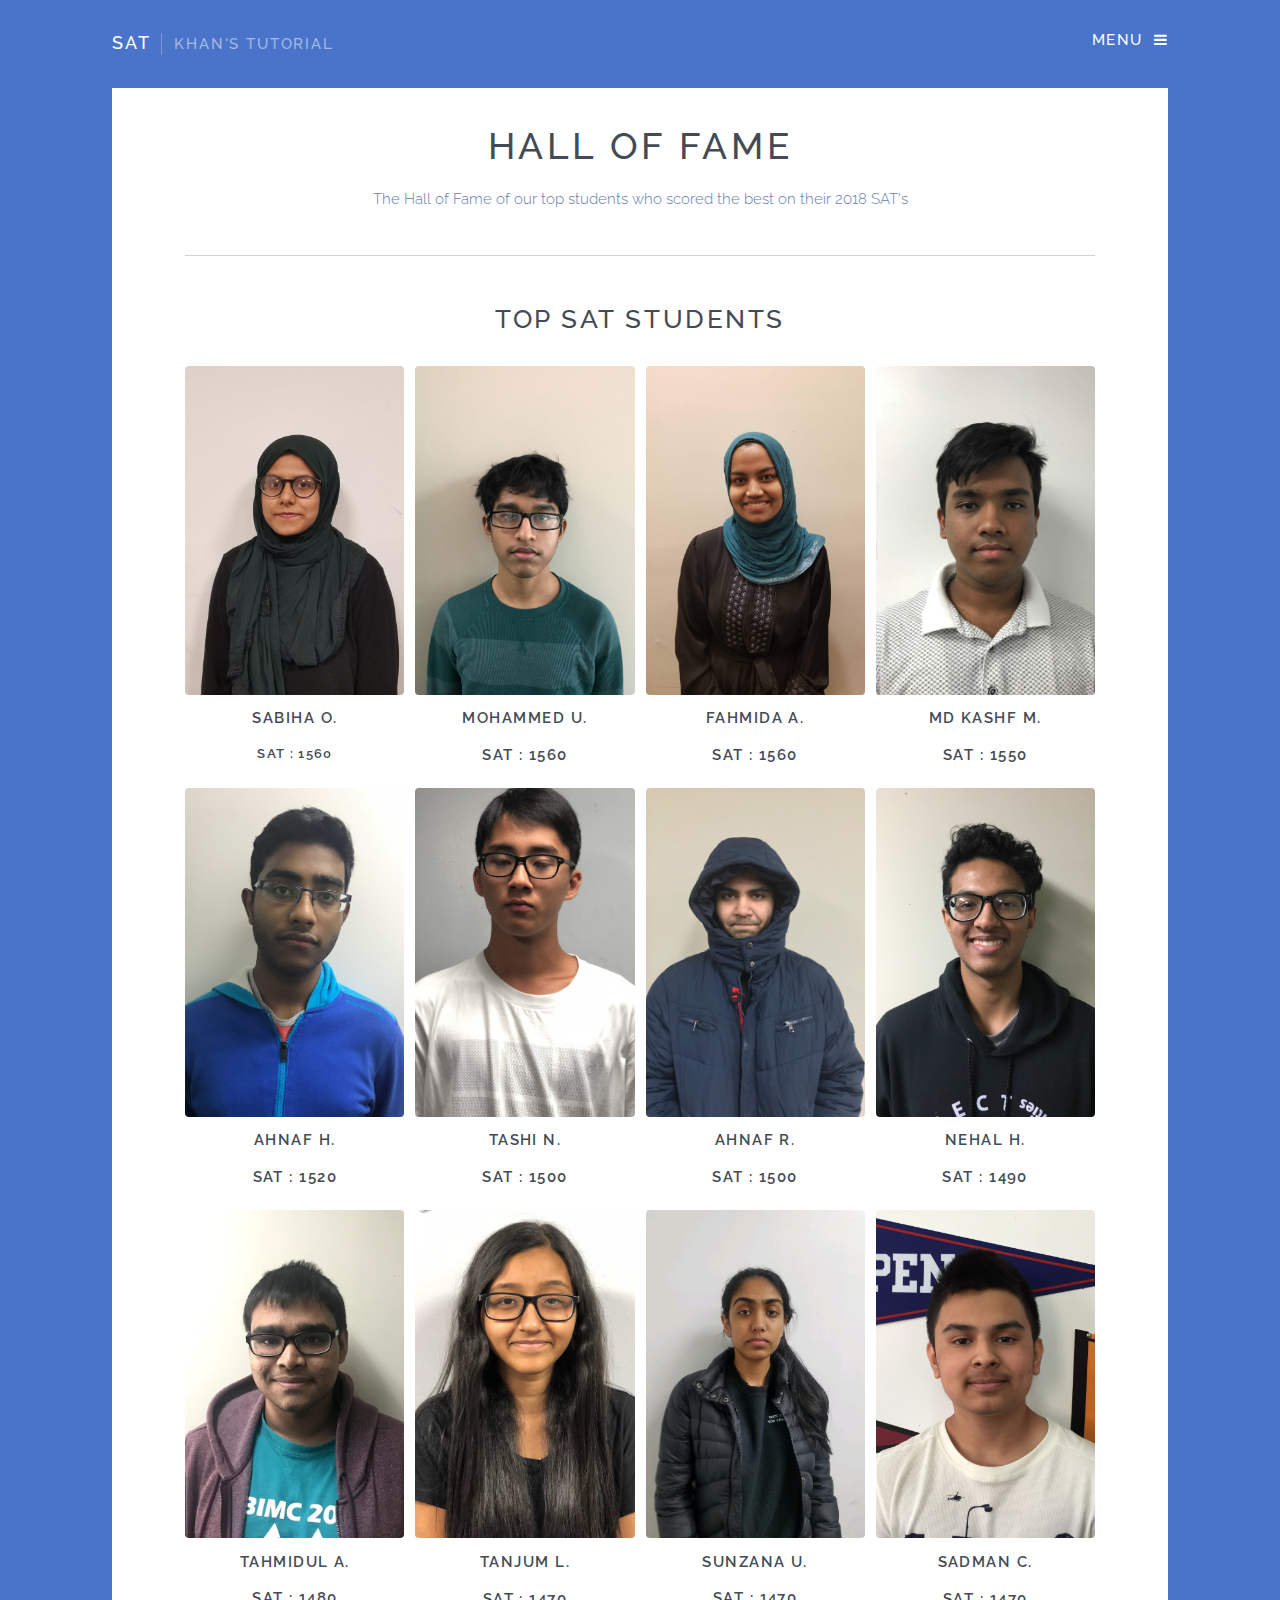
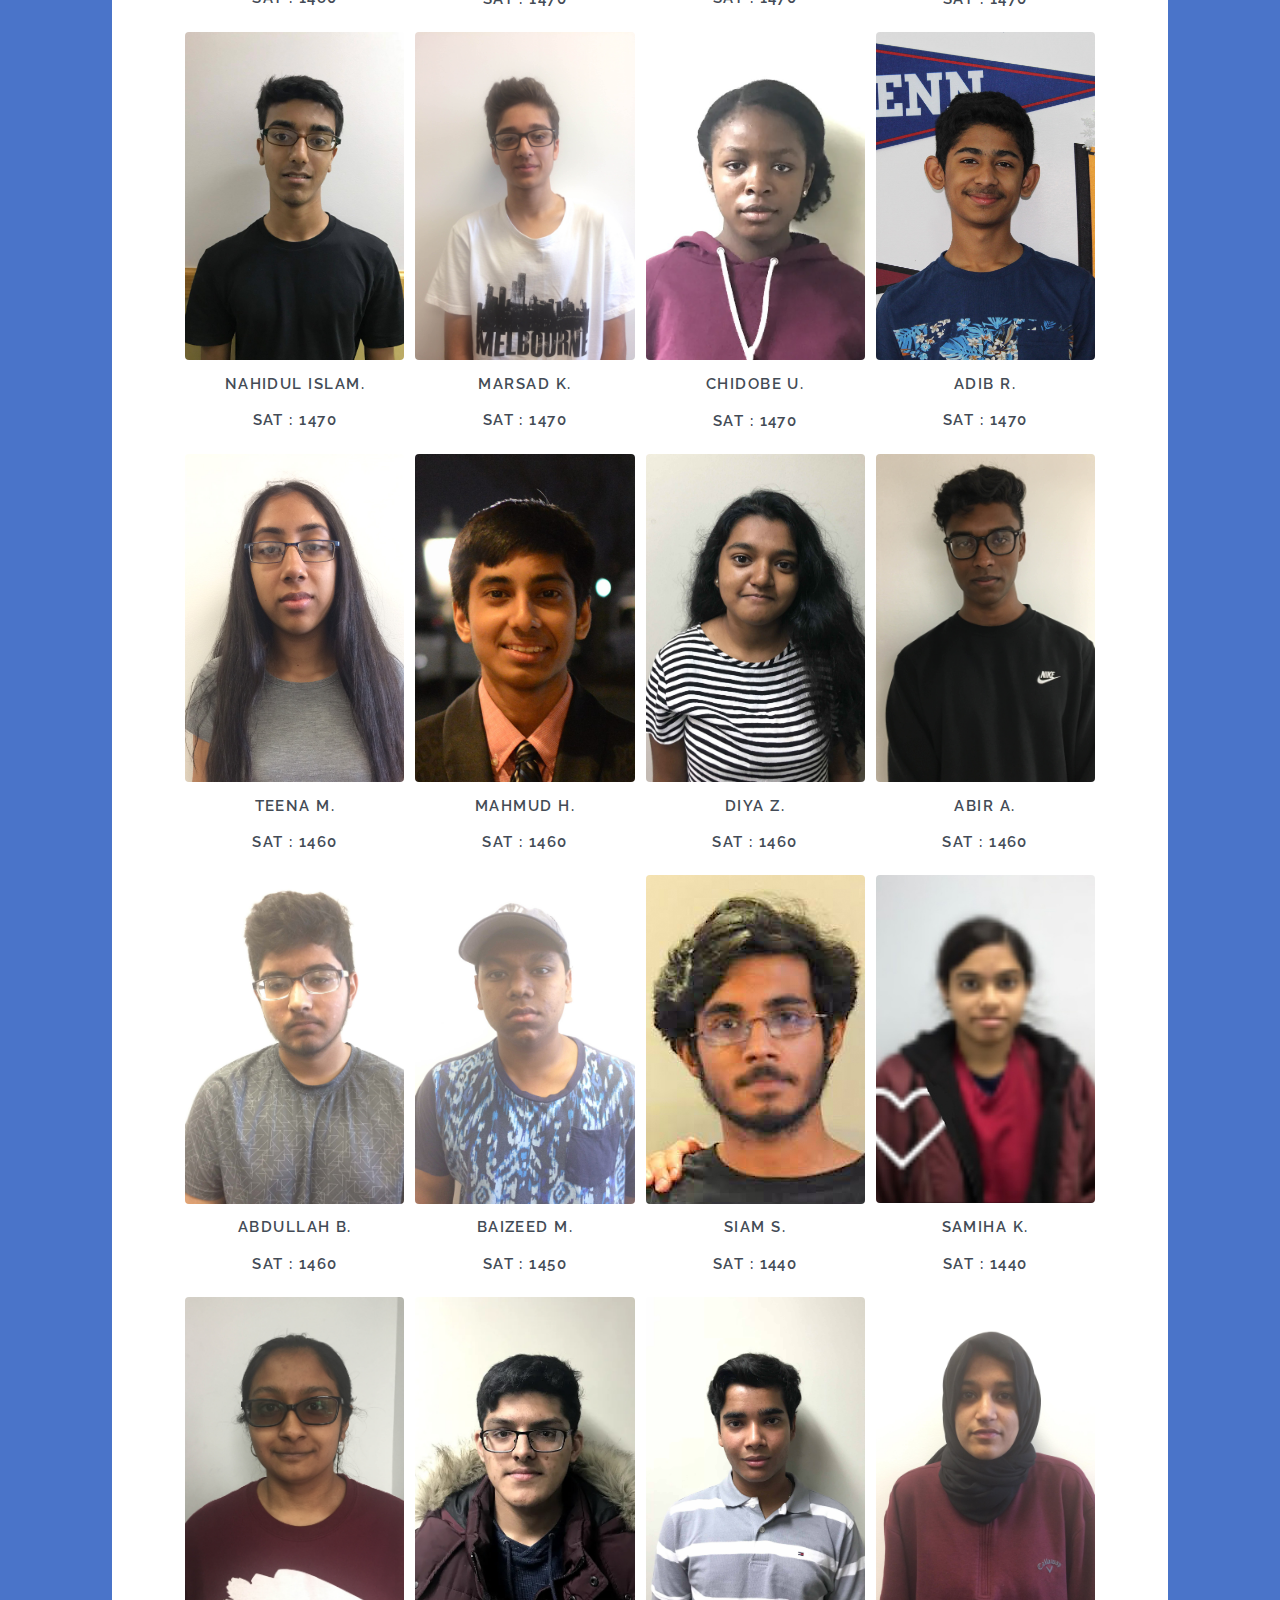
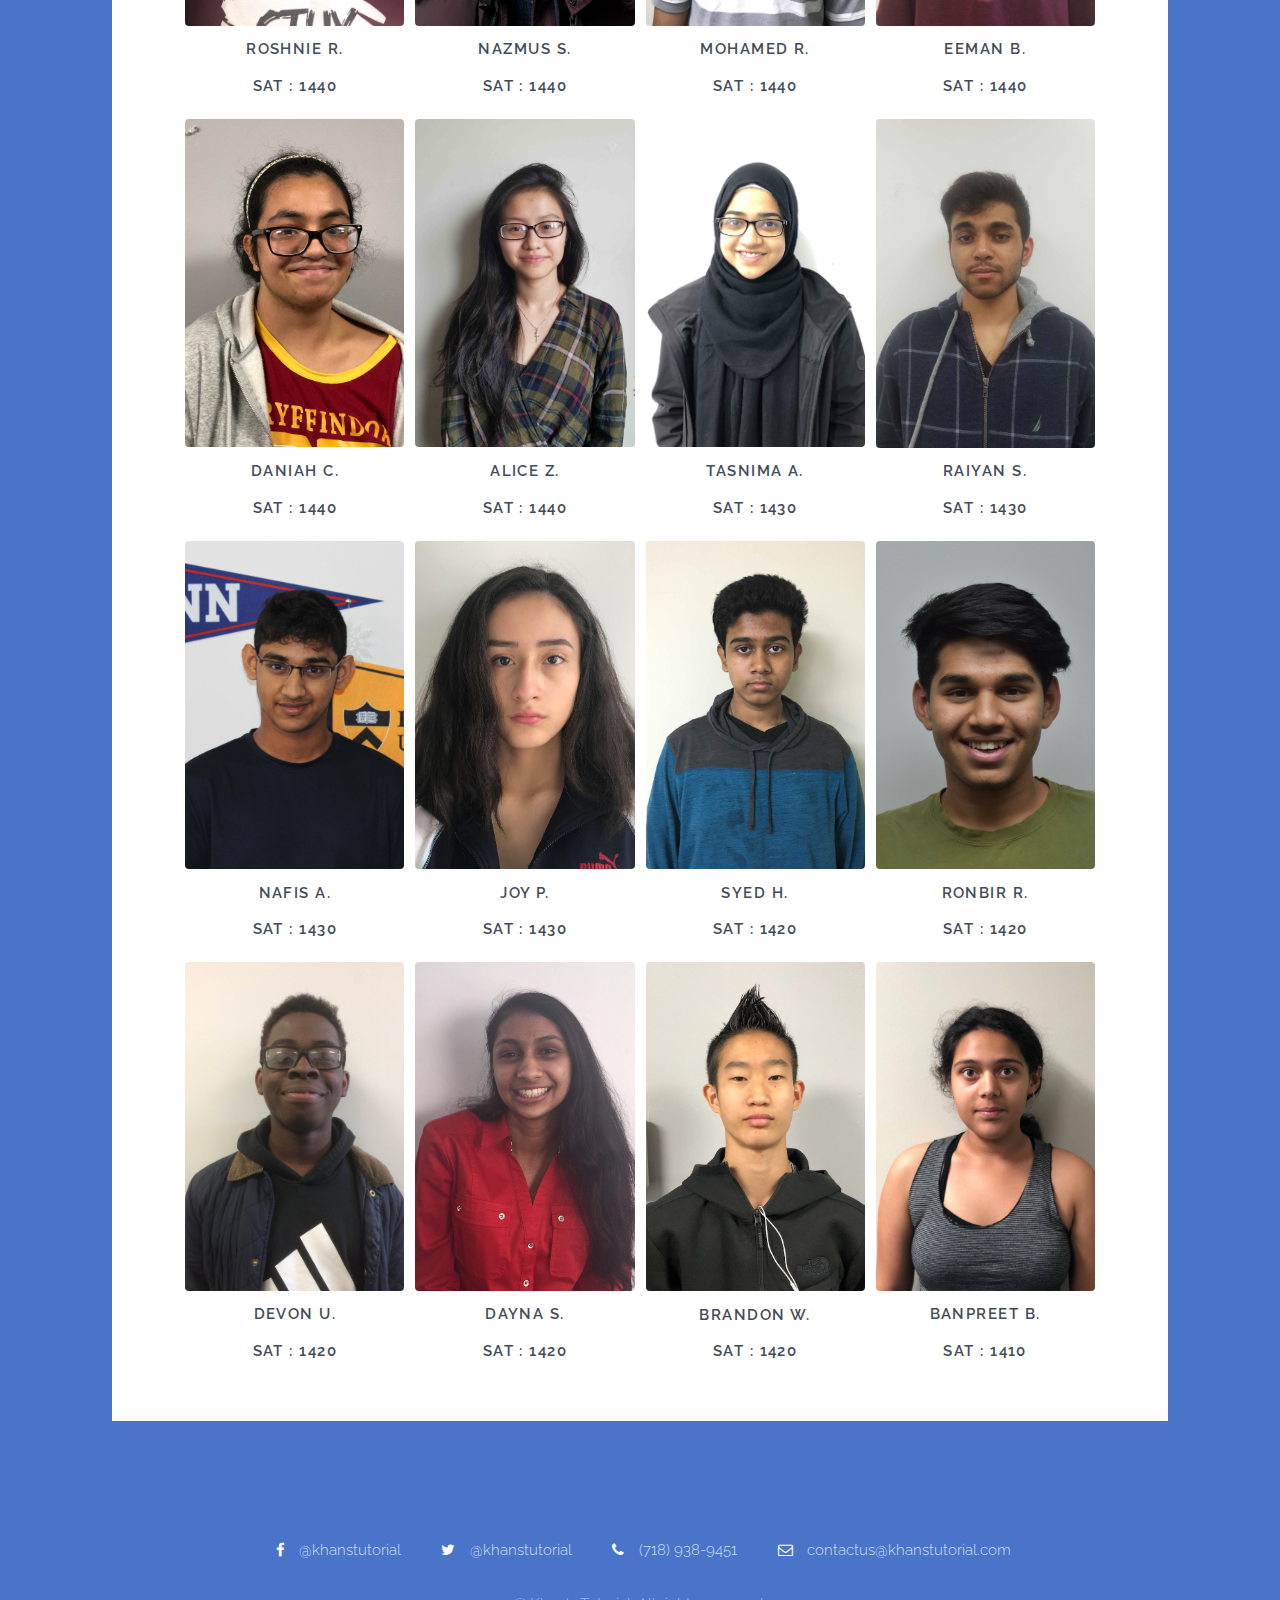
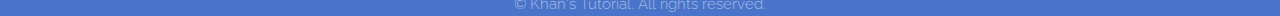
==== commit 7cfa402d: "hall of fame done" ====
--- a/halloffame.html
+++ b/halloffame.html
@@ -64,251 +64,250 @@
 											</div>
 											<div class="col-3 col-12-small">
 												<!-- 2 -->
-												<span class="image fit"><img src="images/hall/nabi_sharah.jpg" alt="" /></span>
+												<span class="image fit"><img src="images/hall/1560_uddin_mohammed.jpg" alt="" /></span>
 												<h3>Mohammed U.</h3>
 												<h3>SAT : 1560</h3>
 											</div>
 											<div class="col-3 col-12-small">
 												<!-- 3 -->
-												<span class="image fit"><img src="images/hall/akthar_fahmida.jpg" alt="" /></span>
+												<span class="image fit"><img src="images/hall/1560_akthar_fahmida.jpg" alt="" /></span>
 												<h3>Fahmida A.</h3>
 												<h3>SAT : 1560</h3>
 											</div>
 											<div class="col-3 col-12-small">
 												<!-- 4 -->
-												<span class="image fit"><img src="images/hall/chowdhury_raunak.jpg" alt="" /></span>
+												<span class="image fit"><img src="images/hall/1550_masrafi_md_kashf.jpg" alt="" /></span>
 												<h3>MD Kashf M.</h3>
 												<h3>SAT : 1550</h3>
 											</div>
 											<!-- Break -->
 											<div class="col-3 col-12-small">
 												<!-- 5 -->
-												<span class="image fit"><img src="images/hall/rafid_ahnaf.jpg" alt="" /></span>
-												<h3>Ishad Z.</h3>
-												<h3>SAT : 1550</h3>
-											</div>
-											<div class="col-3 col-12-small">
-												<!-- 6 -->
-												<span class="image fit"><img src="images/hall/farin_mithila.jpg" alt="" /></span>
+												<span class="image fit"><img src="images/hall/1520_hasan_ahnaf.jpg" alt="" /></span>
 												<h3>Ahnaf H.</h3>
 												<h3>SAT : 1520</h3>
 											</div>
 											<div class="col-3 col-12-small">
-												<!-- 7 -->
-												<span class="image fit"><img src="images/hall/hanain_nehal.jpg" alt="" /></span>
+												<!-- 6 -->
+												<span class="image fit"><img src="images/hall/1500_nyima_tashi.jpg" alt="" /></span>
 												<h3>Tashi N.</h3>
 												<h3>SAT : 1500</h3>
 											</div>
 											<div class="col-3 col-12-small">
-												<!-- 8 -->
-												<span class="image fit"><img src="images/hall/lagno_tanjum.jpg" alt="" /></span>
-												<h3>Shayan N.</h3>
-												<h3>SAT : 1500</h3>
-											</div>
-											<!-- Break -->
-											<div class="col-3 col-12-small">
-												<!-- 9 -->
-												<span class="image fit"><img src="images/pic01.jpg" alt="" /></span>
+												<!-- 7 -->
+												<span class="image fit"><img src="images/hall/1500_rafid_ahnaf.jpg" alt="" /></span>
 												<h3>Ahnaf R.</h3>
 												<h3>SAT : 1500</h3>
 											</div>
 											<div class="col-3 col-12-small">
-												<!-- 10 -->
-												<span class="image fit"><img src="images/pic02.jpg" alt="" /></span>
+												<!-- 8 -->
+												<span class="image fit"><img src="images/hall/1490_hasnain_nehal.jpg" alt="" /></span>
 												<h3>Nehal H.</h3>
 												<h3>SAT : 1490</h3>
 											</div>
-											<div class="col-3 col-12-small">
-												<!-- 11 -->
-												<span class="image fit"><img src="images/pic03.jpg" alt="" /></span>
+											<!-- Break -->
+											<div class="col-3 col-12-small">
+												<!-- 9 -->
+												<span class="image fit"><img src="images/hall/1480_alam_tahmidul.jpg" alt="" /></span>
 												<h3>Tahmidul A.</h3>
 												<h3>SAT : 1480</h3>
 											</div>
 											<div class="col-3 col-12-small">
+												<!-- 10 -->
+												<span class="image fit"><img src="images/hall/1470_lagno_tanjum.jpg" alt="" /></span>
+												<h3>Tanjum L.</h3>
+												<h3>SAT : 1470</h3>
+											</div>
+											<div class="col-3 col-12-small">
+												<!-- 11 -->
+												<span class="image fit"><img src="images/hall/1470_uddin_sunzana.jpg" alt="" /></span>
+												<h3>Sunzana U.</h3>
+												<h3>SAT : 1470</h3>
+											</div>
+											<div class="col-3 col-12-small">
 												<!-- 12 -->
-												<span class="image fit"><img src="images/pic03.jpg" alt="" /></span>
-												<h3>Tanjum L.</h3>
+												<span class="image fit"><img src="images/hall/1470_chowdhury_sadman.jpg" alt="" /></span>
+												<h3>Sadman C.</h3>
 												<h3>SAT : 1470</h3>
 											</div>
 											<!-- Break -->
 											<div class="col-3 col-12-small">
 												<!-- 13 -->
-												<span class="image fit"><img src="images/pic03.jpg" alt="" /></span>
-												<h3>Sunzana U.</h3>
+												<span class="image fit"><img src="images/hall/1470_islam_nahidul.jpg" alt="" /></span>
+												<h3>Nahidul Islam.</h3>
 												<h3>SAT : 1470</h3>
 											</div>
 											<div class="col-3 col-12-small">
 												<!-- 14 -->
-												<span class="image fit"><img src="images/pic03.jpg" alt="" /></span>
-												<h3>Sadman C.</h3>
+												<span class="image fit"><img src="images/hall/1470_kabir_marsad.jpg" alt="" /></span>
+												<h3>Marsad K.</h3>
 												<h3>SAT : 1470</h3>
 											</div>
 											<div class="col-3 col-12-small">
 												<!-- 15 -->
-												<span class="image fit"><img src="images/pic03.jpg" alt="" /></span>
-												<h3>Nahidul Islam.</h3>
+												<span class="image fit"><img src="images/hall/1470_umeasor_chidobe.jpg" alt="" /></span>
+												<h3>Chidobe U.</h3>
 												<h3>SAT : 1470</h3>
 											</div>
 											<div class="col-3 col-12-small">
 												<!-- 16 -->
-												<span class="image fit"><img src="images/pic03.jpg" alt="" /></span>
-												<h3>Marsad K.</h3>
+												<span class="image fit"><img src="images/hall/1470_rafi_adib.jpg" alt="" /></span>
+												<h3>Adib R.</h3>
 												<h3>SAT : 1470</h3>
 											</div>
 											<!-- Break -->
 											<div class="col-3 col-12-small">
 												<!-- 17 -->
-												<span class="image fit"><img src="images/pic03.jpg" alt="" /></span>
-												<h3>Chidobe U.</h3>
-												<h3>SAT : 1470</h3>
+												<span class="image fit"><img src="images/hall/1460_mitra_teena.jpg" alt="" /></span>
+												<h3>Teena M.</h3>
+												<h3>SAT : 1460</h3>
 											</div>
 											<div class="col-3 col-12-small">
 												<!-- 18 -->
-												<span class="image fit"><img src="images/pic03.jpg" alt="" /></span>
-												<h3>Adib R.</h3>
-												<h3>SAT : 1470</h3>
+												<span class="image fit"><img src="images/hall/1460_hassan_mahmud.jpg" alt="" /></span>
+												<h3>Mahmud H.</h3>
+												<h3>SAT : 1460</h3>
 											</div>
 											<div class="col-3 col-12-small">
 												<!-- 19 -->
-												<span class="image fit"><img src="images/pic03.jpg" alt="" /></span>
-												<h3>Teena M.</h3>
+												<span class="image fit"><img src="images/hall/1460_zaman_diya.jpg" alt="" /></span>
+												<h3>Diya Z.</h3>
 												<h3>SAT : 1460</h3>
 											</div>
 											<div class="col-3 col-12-small">
 												<!-- 20 -->
-												<span class="image fit"><img src="images/pic03.jpg" alt="" /></span>
-												<h3>Mahmud H.</h3>
+												<span class="image fit"><img src="images/hall/1460_ahmed_abir.jpg" alt="" /></span>
+												<h3>Abir A.</h3>
 												<h3>SAT : 1460</h3>
 											</div>
 											<!-- Break -->
 											<div class="col-3 col-12-small">
 												<!-- 21 -->
-												<span class="image fit"><img src="images/pic03.jpg" alt="" /></span>
-												<h3>Diya Z.</h3>
+												<span class="image fit"><img src="images/hall/1460_bhalli_abdullah.jpg" alt="" /></span>
+												<h3>Abdullah B.</h3>
 												<h3>SAT : 1460</h3>
 											</div>
 											<div class="col-3 col-12-small">
 												<!-- 22 -->
-												<span class="image fit"><img src="images/pic03.jpg" alt="" /></span>
-												<h3>Abir A.</h3>
-												<h3>SAT : 1460</h3>
-											</div>
-											<div class="col-3 col-12-small">
-												<!-- 23 -->
-												<span class="image fit"><img src="images/pic03.jpg" alt="" /></span>
-												<h3>Abdullah B.</h3>
-												<h3>SAT : 1460</h3>
-											</div>
-											<div class="col-3 col-12-small">
-												<!-- 24 -->
-												<span class="image fit"><img src="images/pic03.jpg" alt="" /></span>
+												<span class="image fit"><img src="images/hall/1450_mosfique_baizeed.jpg" alt="" /></span>
 												<h3>Baizeed M.</h3>
 												<h3>SAT : 1450</h3>
 											</div>
 											<div class="col-3 col-12-small">
+												<!-- 23 -->
+												<span class="image fit"><img src="images/hall/1440_saikannan_siam.jpg" alt="" /></span>
+												<h3>Siam S.</h3>
+												<h3>SAT : 1440</h3>
+											</div>
+											<div class="col-3 col-12-small">
+												<!-- 24 -->
+												<span class="image fit"><img src="images/hall/1440_khan_samiha.jpg" alt="" /></span>
+												<h3>Samiha K.</h3>
+												<h3>SAT : 1440</h3>
+											</div>
+											<div class="col-3 col-12-small">
 												<!-- 25 -->
-												<span class="image fit"><img src="images/pic03.jpg" alt="" /></span>
-												<h3>Siam S.</h3>
+												<span class="image fit"><img src="images/hall/1440_rupnarain_roshnie.jpg" alt="" /></span>
+												<h3>Roshnie R.</h3>
 												<h3>SAT : 1440</h3>
 											</div>
 											<!-- Break -->
 											<div class="col-3 col-12-small">
 												<!-- 26 -->
-												<span class="image fit"><img src="images/pic03.jpg" alt="" /></span>
-												<h3>Samiha K.</h3>
+												<span class="image fit"><img src="images/hall/1440_sakib_nazmus.jpg" alt="" /></span>
+												<h3>Nazmus S.</h3>
 												<h3>SAT : 1440</h3>
 											</div>
 											<div class="col-3 col-12-small">
 												<!-- 27 -->
-												<span class="image fit"><img src="images/pic03.jpg" alt="" /></span>
-												<h3>Roshnie R.</h3>
+												<span class="image fit"><img src="images/hall/1440_rahman_mohamed.jpg" alt="" /></span>
+												<h3>Mohamed R.</h3>
 												<h3>SAT : 1440</h3>
 											</div>
 											<div class="col-3 col-12-small">
 												<!-- 28 -->
-												<span class="image fit"><img src="images/pic03.jpg" alt="" /></span>
-												<h3>Nazmus S.</h3>
+												<span class="image fit"><img src="images/hall/1440_bhalli_eeman.jpg" alt="" /></span>
+												<h3>Eeman B.</h3>
 												<h3>SAT : 1440</h3>
 											</div>
 											<!-- Break -->
 											<div class="col-3 col-12-small">
 												<!-- 29 -->
-												<span class="image fit"><img src="images/pic03.jpg" alt="" /></span>
-												<h3>Mohamed R.</h3>
+												<span class="image fit"><img src="images/hall/1440_chowdhury_daniah.jpg" alt="" /></span>
+												<h3>Daniah C.</h3>
 												<h3>SAT : 1440</h3>
 											</div>
 											<div class="col-3 col-12-small">
 												<!-- 30 -->
-												<span class="image fit"><img src="images/pic03.jpg" alt="" /></span>
-												<h3>Eeman B.</h3>
+												<span class="image fit"><img src="images/hall/1440_zhang_alice.jpg" alt="" /></span>
+												<h3>Alice Z.</h3>
 												<h3>SAT : 1440</h3>
 											</div>
 											<div class="col-3 col-12-small">
 												<!-- 31 -->
-												<span class="image fit"><img src="images/pic03.jpg" alt="" /></span>
-												<h3>Daniah C.</h3>
-												<h3>SAT : 1440</h3>
+												<span class="image fit"><img src="images/hall/1430_ahsan_tasnima.jpg" alt="" /></span>
+												<h3>Tasnima A.</h3>
+												<h3>SAT : 1430</h3>
 											</div>
 											<div class="col-3 col-12-small">
 												<!-- 32 -->
-												<span class="image fit"><img src="images/pic03.jpg" alt="" /></span>
-												<h3>Alice Z.</h3>
-												<h3>SAT : 1440</h3>
-											</div>
-											<!-- Break -->
-											<div class="col-3 col-12-small">
-												<!-- 33 -->
-												<span class="image fit"><img src="images/pic03.jpg" alt="" /></span>
-												<h3>Tasnima Ahsan.</h3>
-												<h3>SAT : 1430</h3>
-											</div>
-											<div class="col-3 col-12-small">
-												<!-- 34 -->
-												<span class="image fit"><img src="images/pic03.jpg" alt="" /></span>
+												<span class="image fit"><img src="images/hall/1430_sami_raiyan.jpg" alt="" /></span>
 												<h3>Raiyan S.</h3>
 												<h3>SAT : 1430</h3>
 											</div>
-											<div class="col-3 col-12-small">
-												<!-- 35 -->
-												<span class="image fit"><img src="images/pic03.jpg" alt="" /></span>
+											<!-- Break -->
+											<div class="col-3 col-12-small">
+												<!-- 33 -->
+												<span class="image fit"><img src="images/hall/1430_anjoom_nafis.jpg" alt="" /></span>
 												<h3>Nafis A.</h3>
 												<h3>SAT : 1430</h3>
 											</div>
 											<div class="col-3 col-12-small">
-												<!-- 36 -->
-												<span class="image fit"><img src="images/pic03.jpg" alt="" /></span>
+												<!-- 34 -->
+												<span class="image fit"><img src="images/hall/1430_pereira_joy.jpg" alt="" /></span>
 												<h3>Joy P.</h3>
 												<h3>SAT : 1430</h3>
 											</div>
+											<div class="col-3 col-12-small">
+												<!-- 35 -->
+												<span class="image fit"><img src="images/hall/1420_hamza_syed.jpg" alt="" /></span>
+												<h3>Syed H.</h3>
+												<h3>SAT : 1420</h3>
+											</div>
+											<div class="col-3 col-12-small">
+												<!-- 36 -->
+												<span class="image fit"><img src="images/hall/1420_rob_ronbir.jpg" alt="" /></span>
+												<h3>Ronbir R.</h3>
+												<h3>SAT : 1420</h3>
+											</div>
 											<!-- Break -->
 											<div class="col-3 col-12-small">
 												<!-- 37 -->
-												<span class="image fit"><img src="images/pic03.jpg" alt="" /></span>
-												<h3>Syed H.</h3>
+												<span class="image fit"><img src="images/hall/1420_umeozor_devon.jpg" alt="" /></span>
+												<h3>Devon U.</h3>
 												<h3>SAT : 1420</h3>
 											</div>
 											<div class="col-3 col-12-small">
 												<!-- 38 -->
-												<span class="image fit"><img src="images/pic03.jpg" alt="" /></span>
-												<h3>Ronbir R.</h3>
+												<span class="image fit"><img src="images/hall/1420_saywack_dayna.jpg" alt="" /></span>
+												<h3>Dayna S.</h3>
 												<h3>SAT : 1420</h3>
 											</div>
 											<div class="col-3 col-12-small">
 												<!-- 39 -->
-												<span class="image fit"><img src="images/pic03.jpg" alt="" /></span>
-												<h3>Devon U.</h3>
+												<span class="image fit"><img src="images/hall/1420_nakajima-wu_brandon.jpg" alt="" /></span>
+												<h3>Brandon W.</h3>
 												<h3>SAT : 1420</h3>
 											</div>
 											<div class="col-3 col-12-small">
 												<!-- 40 -->
-												<span class="image fit"><img src="images/pic03.jpg" alt="" /></span>
-												<h3>Dayna S.</h3>
-												<h3>SAT : 1420</h3>
-											</div>
-										</div>
+												<span class="image fit"><img src="images/hall/1410_bawa_banpreet.jpg" alt="" /></span>
+												<h3>Banpreet B.</h3>
+												<h3>SAT : 1410</h3>
+											</div>
 									</div>
 								</section>
-
+							</div>
 						</div>
 					</div>
 
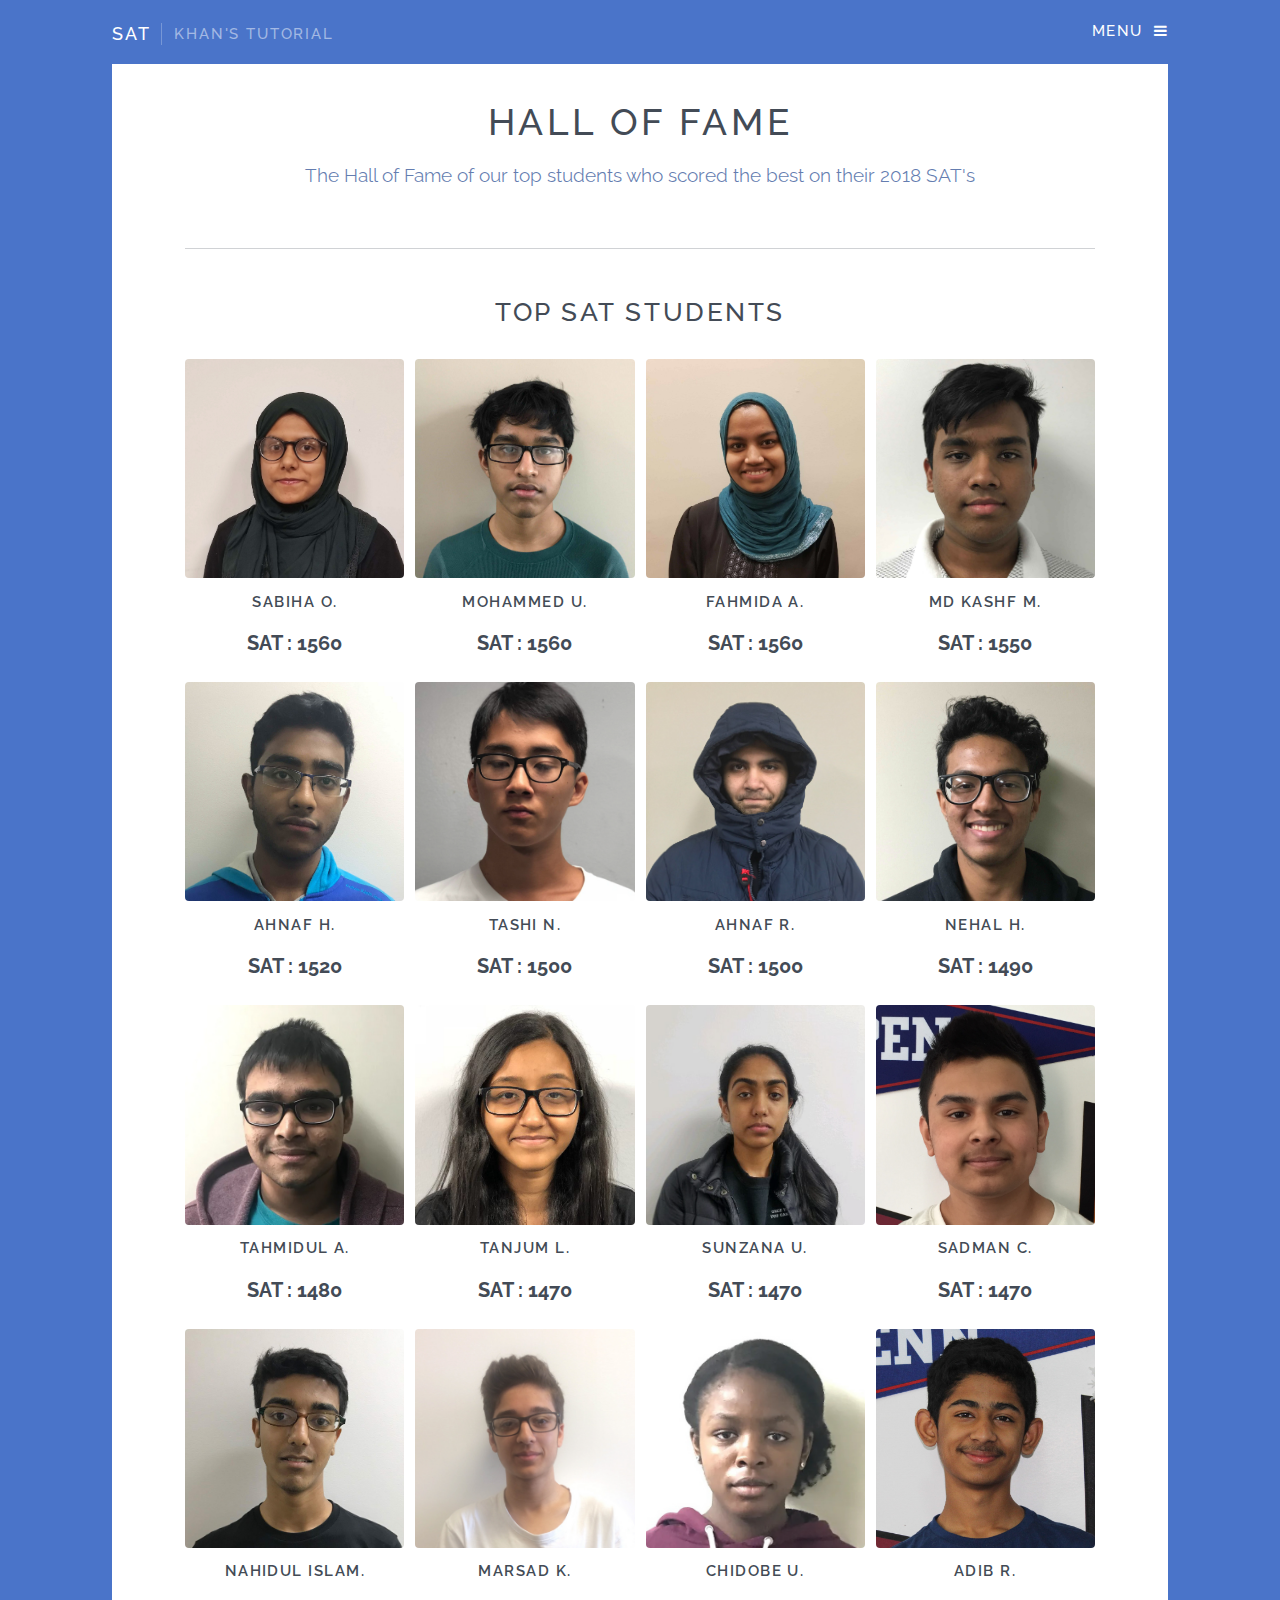
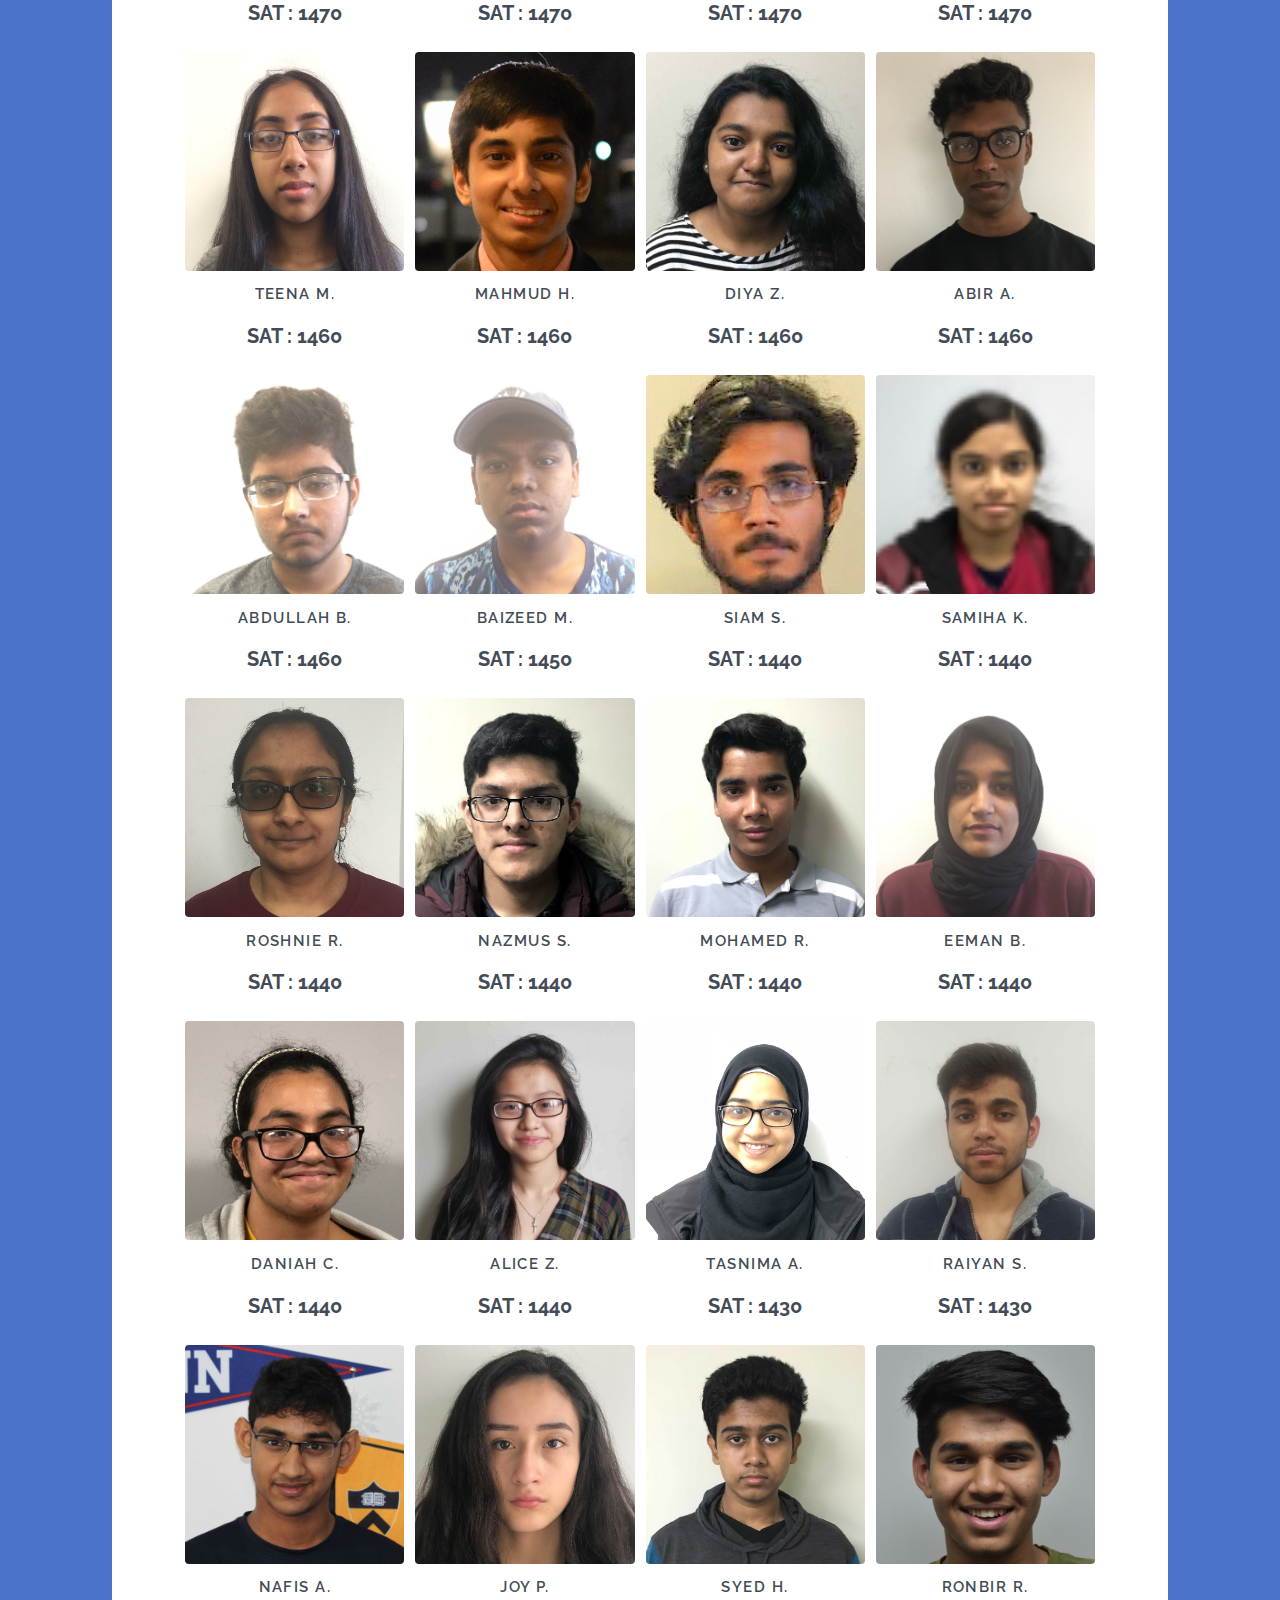
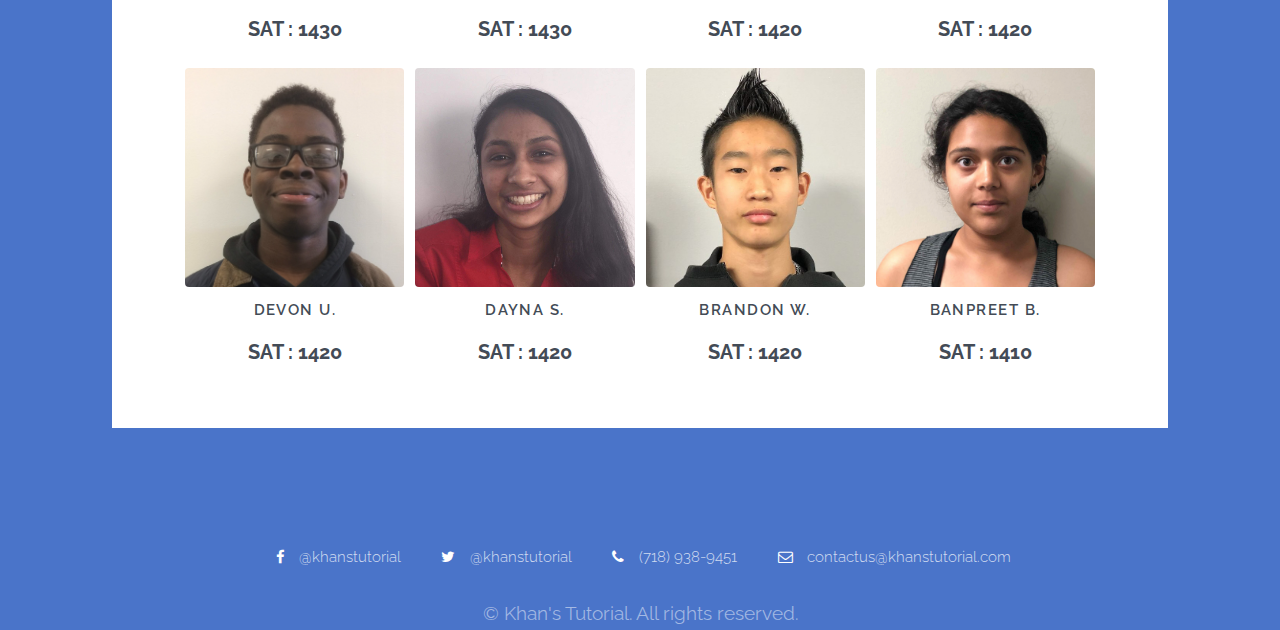
==== commit 298bf336: "halloffame.html text change" ====
--- a/halloffame.html
+++ b/halloffame.html
@@ -54,256 +54,256 @@
 
 									<h2>Top SAT Students</h2>
 
-									<div class="box alt">
+									<div class="box alt halloffame">
 										<div class="row gtr-50 gtr-uniform">
 											<div class="col-3 col-12-small">
 												<!-- 1 -->
 												<span class="image fit"><img src="images/hall/1560_obaid_sabiha.jpg" alt="" /></span>
 												<h3>Sabiha O.</h3>
-												<h4>SAT : 1560</h4>
+												<p>SAT : 1560</p>
 											</div>
 											<div class="col-3 col-12-small">
 												<!-- 2 -->
 												<span class="image fit"><img src="images/hall/1560_uddin_mohammed.jpg" alt="" /></span>
 												<h3>Mohammed U.</h3>
-												<h3>SAT : 1560</h3>
+												<p>SAT : 1560</p>
 											</div>
 											<div class="col-3 col-12-small">
 												<!-- 3 -->
 												<span class="image fit"><img src="images/hall/1560_akthar_fahmida.jpg" alt="" /></span>
 												<h3>Fahmida A.</h3>
-												<h3>SAT : 1560</h3>
+												<p>SAT : 1560</p>
 											</div>
 											<div class="col-3 col-12-small">
 												<!-- 4 -->
 												<span class="image fit"><img src="images/hall/1550_masrafi_md_kashf.jpg" alt="" /></span>
 												<h3>MD Kashf M.</h3>
-												<h3>SAT : 1550</h3>
+												<p>SAT : 1550</p>
 											</div>
 											<!-- Break -->
 											<div class="col-3 col-12-small">
 												<!-- 5 -->
 												<span class="image fit"><img src="images/hall/1520_hasan_ahnaf.jpg" alt="" /></span>
 												<h3>Ahnaf H.</h3>
-												<h3>SAT : 1520</h3>
+												<p>SAT : 1520</p>
 											</div>
 											<div class="col-3 col-12-small">
 												<!-- 6 -->
 												<span class="image fit"><img src="images/hall/1500_nyima_tashi.jpg" alt="" /></span>
 												<h3>Tashi N.</h3>
-												<h3>SAT : 1500</h3>
+												<p>SAT : 1500</p>
 											</div>
 											<div class="col-3 col-12-small">
 												<!-- 7 -->
 												<span class="image fit"><img src="images/hall/1500_rafid_ahnaf.jpg" alt="" /></span>
 												<h3>Ahnaf R.</h3>
-												<h3>SAT : 1500</h3>
+												<p>SAT : 1500</p>
 											</div>
 											<div class="col-3 col-12-small">
 												<!-- 8 -->
 												<span class="image fit"><img src="images/hall/1490_hasnain_nehal.jpg" alt="" /></span>
 												<h3>Nehal H.</h3>
-												<h3>SAT : 1490</h3>
+												<p>SAT : 1490</p>
 											</div>
 											<!-- Break -->
 											<div class="col-3 col-12-small">
 												<!-- 9 -->
 												<span class="image fit"><img src="images/hall/1480_alam_tahmidul.jpg" alt="" /></span>
 												<h3>Tahmidul A.</h3>
-												<h3>SAT : 1480</h3>
+												<p>SAT : 1480</p>
 											</div>
 											<div class="col-3 col-12-small">
 												<!-- 10 -->
 												<span class="image fit"><img src="images/hall/1470_lagno_tanjum.jpg" alt="" /></span>
 												<h3>Tanjum L.</h3>
-												<h3>SAT : 1470</h3>
+												<p>SAT : 1470</p>
 											</div>
 											<div class="col-3 col-12-small">
 												<!-- 11 -->
 												<span class="image fit"><img src="images/hall/1470_uddin_sunzana.jpg" alt="" /></span>
 												<h3>Sunzana U.</h3>
-												<h3>SAT : 1470</h3>
+												<p>SAT : 1470</p>
 											</div>
 											<div class="col-3 col-12-small">
 												<!-- 12 -->
 												<span class="image fit"><img src="images/hall/1470_chowdhury_sadman.jpg" alt="" /></span>
 												<h3>Sadman C.</h3>
-												<h3>SAT : 1470</h3>
+												<p>SAT : 1470</p>
 											</div>
 											<!-- Break -->
 											<div class="col-3 col-12-small">
 												<!-- 13 -->
 												<span class="image fit"><img src="images/hall/1470_islam_nahidul.jpg" alt="" /></span>
 												<h3>Nahidul Islam.</h3>
-												<h3>SAT : 1470</h3>
+												<p>SAT : 1470</p>
 											</div>
 											<div class="col-3 col-12-small">
 												<!-- 14 -->
 												<span class="image fit"><img src="images/hall/1470_kabir_marsad.jpg" alt="" /></span>
 												<h3>Marsad K.</h3>
-												<h3>SAT : 1470</h3>
+												<p>SAT : 1470</p>
 											</div>
 											<div class="col-3 col-12-small">
 												<!-- 15 -->
 												<span class="image fit"><img src="images/hall/1470_umeasor_chidobe.jpg" alt="" /></span>
 												<h3>Chidobe U.</h3>
-												<h3>SAT : 1470</h3>
+												<p>SAT : 1470</p>
 											</div>
 											<div class="col-3 col-12-small">
 												<!-- 16 -->
 												<span class="image fit"><img src="images/hall/1470_rafi_adib.jpg" alt="" /></span>
 												<h3>Adib R.</h3>
-												<h3>SAT : 1470</h3>
+												<p>SAT : 1470</p>
 											</div>
 											<!-- Break -->
 											<div class="col-3 col-12-small">
 												<!-- 17 -->
 												<span class="image fit"><img src="images/hall/1460_mitra_teena.jpg" alt="" /></span>
 												<h3>Teena M.</h3>
-												<h3>SAT : 1460</h3>
+												<p>SAT : 1460</p>
 											</div>
 											<div class="col-3 col-12-small">
 												<!-- 18 -->
 												<span class="image fit"><img src="images/hall/1460_hassan_mahmud.jpg" alt="" /></span>
 												<h3>Mahmud H.</h3>
-												<h3>SAT : 1460</h3>
+												<p>SAT : 1460</p>
 											</div>
 											<div class="col-3 col-12-small">
 												<!-- 19 -->
 												<span class="image fit"><img src="images/hall/1460_zaman_diya.jpg" alt="" /></span>
 												<h3>Diya Z.</h3>
-												<h3>SAT : 1460</h3>
+												<p>SAT : 1460</p>
 											</div>
 											<div class="col-3 col-12-small">
 												<!-- 20 -->
 												<span class="image fit"><img src="images/hall/1460_ahmed_abir.jpg" alt="" /></span>
 												<h3>Abir A.</h3>
-												<h3>SAT : 1460</h3>
+												<p>SAT : 1460</p>
 											</div>
 											<!-- Break -->
 											<div class="col-3 col-12-small">
 												<!-- 21 -->
 												<span class="image fit"><img src="images/hall/1460_bhalli_abdullah.jpg" alt="" /></span>
 												<h3>Abdullah B.</h3>
-												<h3>SAT : 1460</h3>
+												<p>SAT : 1460</p>
 											</div>
 											<div class="col-3 col-12-small">
 												<!-- 22 -->
 												<span class="image fit"><img src="images/hall/1450_mosfique_baizeed.jpg" alt="" /></span>
 												<h3>Baizeed M.</h3>
-												<h3>SAT : 1450</h3>
+												<p>SAT : 1450</p>
 											</div>
 											<div class="col-3 col-12-small">
 												<!-- 23 -->
 												<span class="image fit"><img src="images/hall/1440_saikannan_siam.jpg" alt="" /></span>
 												<h3>Siam S.</h3>
-												<h3>SAT : 1440</h3>
+												<p>SAT : 1440</p>
 											</div>
 											<div class="col-3 col-12-small">
 												<!-- 24 -->
 												<span class="image fit"><img src="images/hall/1440_khan_samiha.jpg" alt="" /></span>
 												<h3>Samiha K.</h3>
-												<h3>SAT : 1440</h3>
+												<p>SAT : 1440</p>
 											</div>
 											<div class="col-3 col-12-small">
 												<!-- 25 -->
 												<span class="image fit"><img src="images/hall/1440_rupnarain_roshnie.jpg" alt="" /></span>
 												<h3>Roshnie R.</h3>
-												<h3>SAT : 1440</h3>
+												<p>SAT : 1440</p>
 											</div>
 											<!-- Break -->
 											<div class="col-3 col-12-small">
 												<!-- 26 -->
 												<span class="image fit"><img src="images/hall/1440_sakib_nazmus.jpg" alt="" /></span>
 												<h3>Nazmus S.</h3>
-												<h3>SAT : 1440</h3>
+												<p>SAT : 1440</p>
 											</div>
 											<div class="col-3 col-12-small">
 												<!-- 27 -->
 												<span class="image fit"><img src="images/hall/1440_rahman_mohamed.jpg" alt="" /></span>
 												<h3>Mohamed R.</h3>
-												<h3>SAT : 1440</h3>
+												<p>SAT : 1440</p>
 											</div>
 											<div class="col-3 col-12-small">
 												<!-- 28 -->
 												<span class="image fit"><img src="images/hall/1440_bhalli_eeman.jpg" alt="" /></span>
 												<h3>Eeman B.</h3>
-												<h3>SAT : 1440</h3>
+												<p>SAT : 1440</p>
 											</div>
 											<!-- Break -->
 											<div class="col-3 col-12-small">
 												<!-- 29 -->
 												<span class="image fit"><img src="images/hall/1440_chowdhury_daniah.jpg" alt="" /></span>
 												<h3>Daniah C.</h3>
-												<h3>SAT : 1440</h3>
+												<p>SAT : 1440</p>
 											</div>
 											<div class="col-3 col-12-small">
 												<!-- 30 -->
 												<span class="image fit"><img src="images/hall/1440_zhang_alice.jpg" alt="" /></span>
 												<h3>Alice Z.</h3>
-												<h3>SAT : 1440</h3>
+												<p>SAT : 1440</p>
 											</div>
 											<div class="col-3 col-12-small">
 												<!-- 31 -->
 												<span class="image fit"><img src="images/hall/1430_ahsan_tasnima.jpg" alt="" /></span>
 												<h3>Tasnima A.</h3>
-												<h3>SAT : 1430</h3>
+												<p>SAT : 1430</p>
 											</div>
 											<div class="col-3 col-12-small">
 												<!-- 32 -->
 												<span class="image fit"><img src="images/hall/1430_sami_raiyan.jpg" alt="" /></span>
 												<h3>Raiyan S.</h3>
-												<h3>SAT : 1430</h3>
+												<p>SAT : 1430</p>
 											</div>
 											<!-- Break -->
 											<div class="col-3 col-12-small">
 												<!-- 33 -->
 												<span class="image fit"><img src="images/hall/1430_anjoom_nafis.jpg" alt="" /></span>
 												<h3>Nafis A.</h3>
-												<h3>SAT : 1430</h3>
+												<p>SAT : 1430</p>
 											</div>
 											<div class="col-3 col-12-small">
 												<!-- 34 -->
 												<span class="image fit"><img src="images/hall/1430_pereira_joy.jpg" alt="" /></span>
 												<h3>Joy P.</h3>
-												<h3>SAT : 1430</h3>
+												<p>SAT : 1430</p>
 											</div>
 											<div class="col-3 col-12-small">
 												<!-- 35 -->
 												<span class="image fit"><img src="images/hall/1420_hamza_syed.jpg" alt="" /></span>
 												<h3>Syed H.</h3>
-												<h3>SAT : 1420</h3>
+												<p>SAT : 1420</p>
 											</div>
 											<div class="col-3 col-12-small">
 												<!-- 36 -->
 												<span class="image fit"><img src="images/hall/1420_rob_ronbir.jpg" alt="" /></span>
 												<h3>Ronbir R.</h3>
-												<h3>SAT : 1420</h3>
+												<p>SAT : 1420</p>
 											</div>
 											<!-- Break -->
 											<div class="col-3 col-12-small">
 												<!-- 37 -->
 												<span class="image fit"><img src="images/hall/1420_umeozor_devon.jpg" alt="" /></span>
 												<h3>Devon U.</h3>
-												<h3>SAT : 1420</h3>
+												<p>SAT : 1420</p>
 											</div>
 											<div class="col-3 col-12-small">
 												<!-- 38 -->
 												<span class="image fit"><img src="images/hall/1420_saywack_dayna.jpg" alt="" /></span>
 												<h3>Dayna S.</h3>
-												<h3>SAT : 1420</h3>
+												<p>SAT : 1420</p>
 											</div>
 											<div class="col-3 col-12-small">
 												<!-- 39 -->
 												<span class="image fit"><img src="images/hall/1420_nakajima-wu_brandon.jpg" alt="" /></span>
 												<h3>Brandon W.</h3>
-												<h3>SAT : 1420</h3>
+												<p>SAT : 1420</p>
 											</div>
 											<div class="col-3 col-12-small">
 												<!-- 40 -->
 												<span class="image fit"><img src="images/hall/1410_bawa_banpreet.jpg" alt="" /></span>
 												<h3>Banpreet B.</h3>
-												<h3>SAT : 1410</h3>
+												<p>SAT : 1410</p>
 											</div>
 									</div>
 								</section>
--- a/assets/css/main.css
+++ b/assets/css/main.css
@@ -7,9 +7,20 @@
 	License: pixelarity.com/license
 */
 
+/* CAROUSAL IMAGE RESIZE CLASS */
+img.resize {
+  max-width:70%;
+}
+
 .carouselText {
 	width: 50%;
 	margin: 1em auto;
+}
+
+.halloffame p {
+  color: #434b56;
+  font-size: 20px;
+  font-weight: bold;
 }
 
 html, body, div, span, applet, object,
@@ -170,7 +181,9 @@
 
 	p {
 		margin: 0 0 2em 0;
-		color: #647db0;
+		color: #213fa3;
+    font-size: 19px;
+    font-weight: 350;
 	}
 
 	h1, h2, h3, h4, h5, h6 {
@@ -1901,7 +1914,7 @@
 	button,
 	.button {
 		background-color: transparent;
-		box-shadow: inset 0 0 0 1px rgba(67, 75, 86, 0.25);
+		/* box-shadow: inset 0 0 0 1px rgba(67, 75, 86, 0.25); */
 		color: #434b56 !important;
 	}
 
@@ -4329,7 +4342,7 @@
 		color: #ffffff;
 		cursor: default;
 		line-height: 1.5;
-		margin: 0 0 3em 0;
+		margin: 0 0 1.4em 0;
 		position: relative;
 	}
 
@@ -4427,7 +4440,7 @@
 		@media screen and (max-width: 1280px) {
 
 			#header {
-				margin: 0 0 2em 0;
+				margin: 0 0 1em 0;
 			}
 
 				#header > .logo span {
@@ -5253,8 +5266,8 @@
 	-ms-transition: opacity 1.75s ease-in-out;
 	transition: opacity 1.75s ease-in-out;
 	width: 100%;
-	height: 375px;
-	max-height: 40vmax;
+	height: 50vw;
+	/* max-height: 40vmax; */
 	opacity: 1;
 	position: relative;
 	bottom: 25px;
@@ -5525,7 +5538,7 @@
 		}
 
 		#page-wrapper > :first-child {
-			padding-top: 4em;
+			padding-top: 2em;
 			overflow: hidden;
 		}
 
@@ -5541,7 +5554,7 @@
 			}
 
 			#page-wrapper > :first-child {
-				padding-top: 2em;
+				padding-top: 1.35em;
 			}
 
 			#page-wrapper > :last-child {
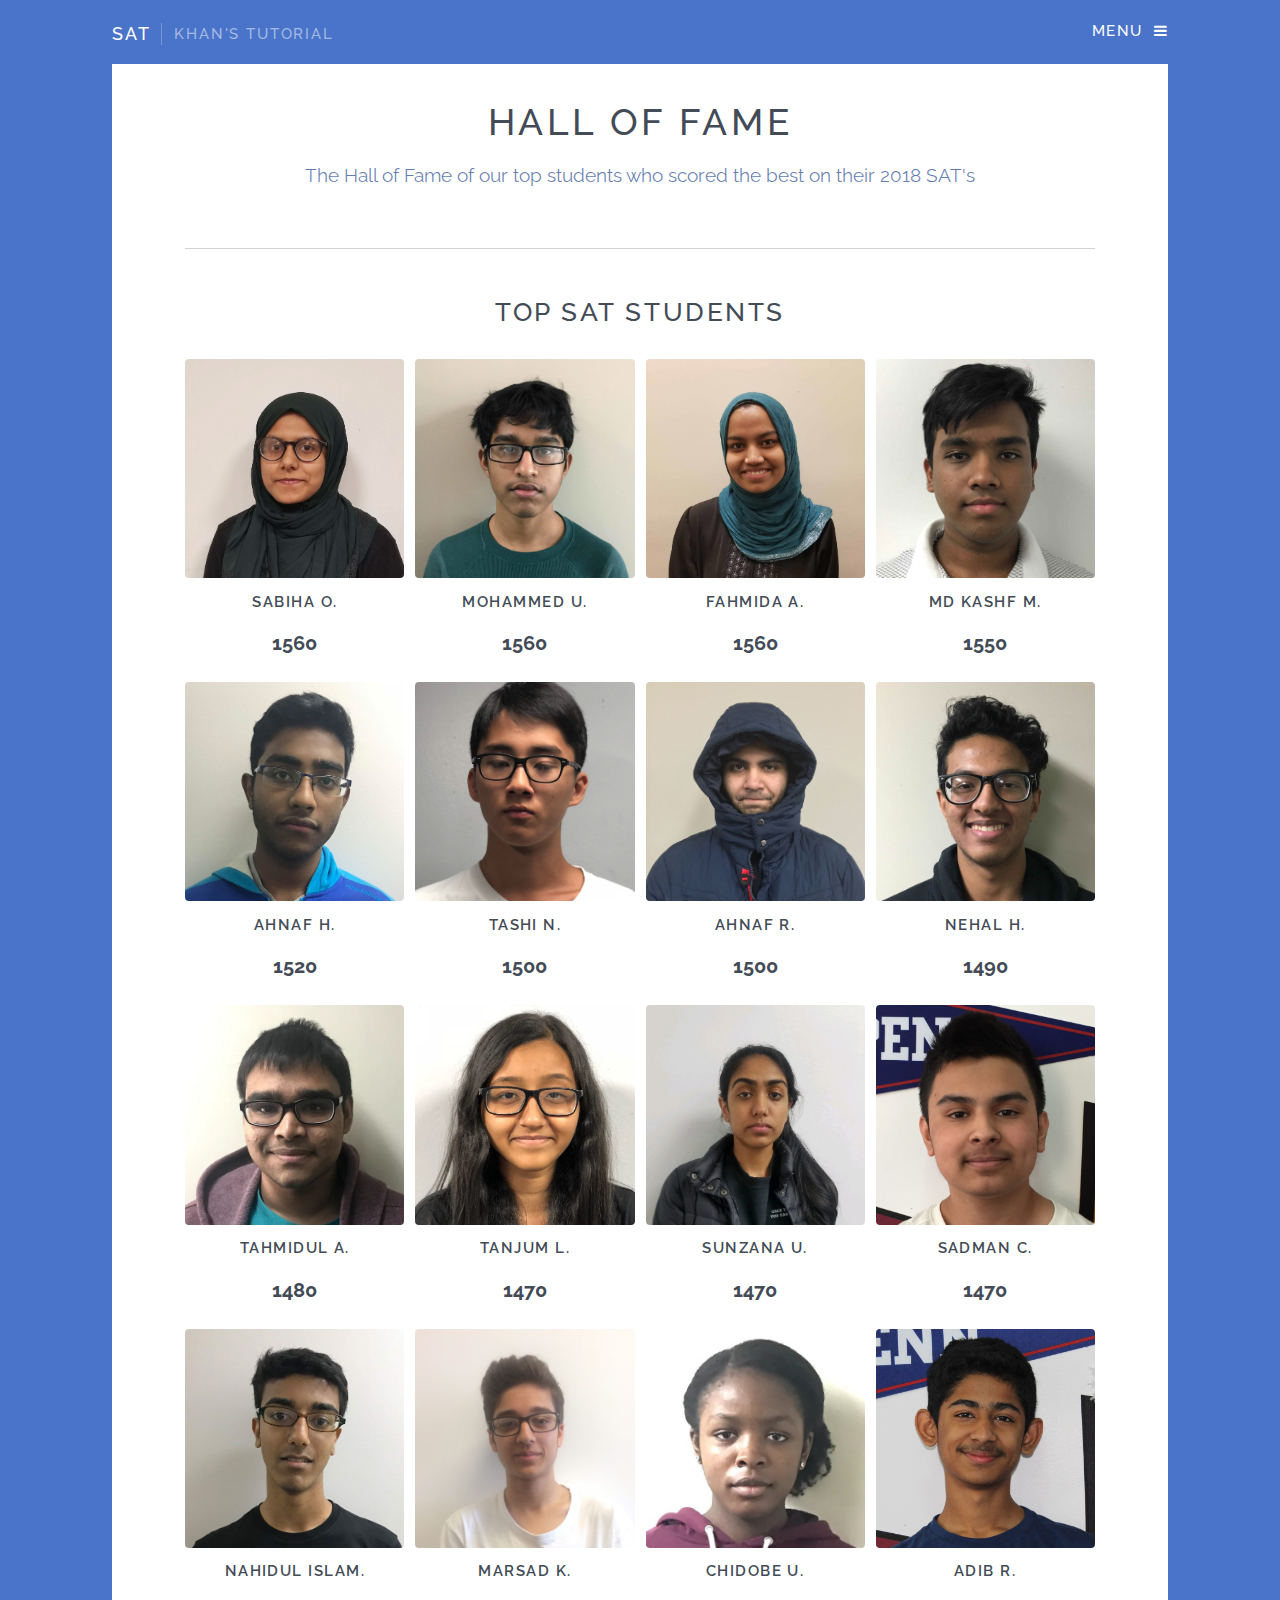
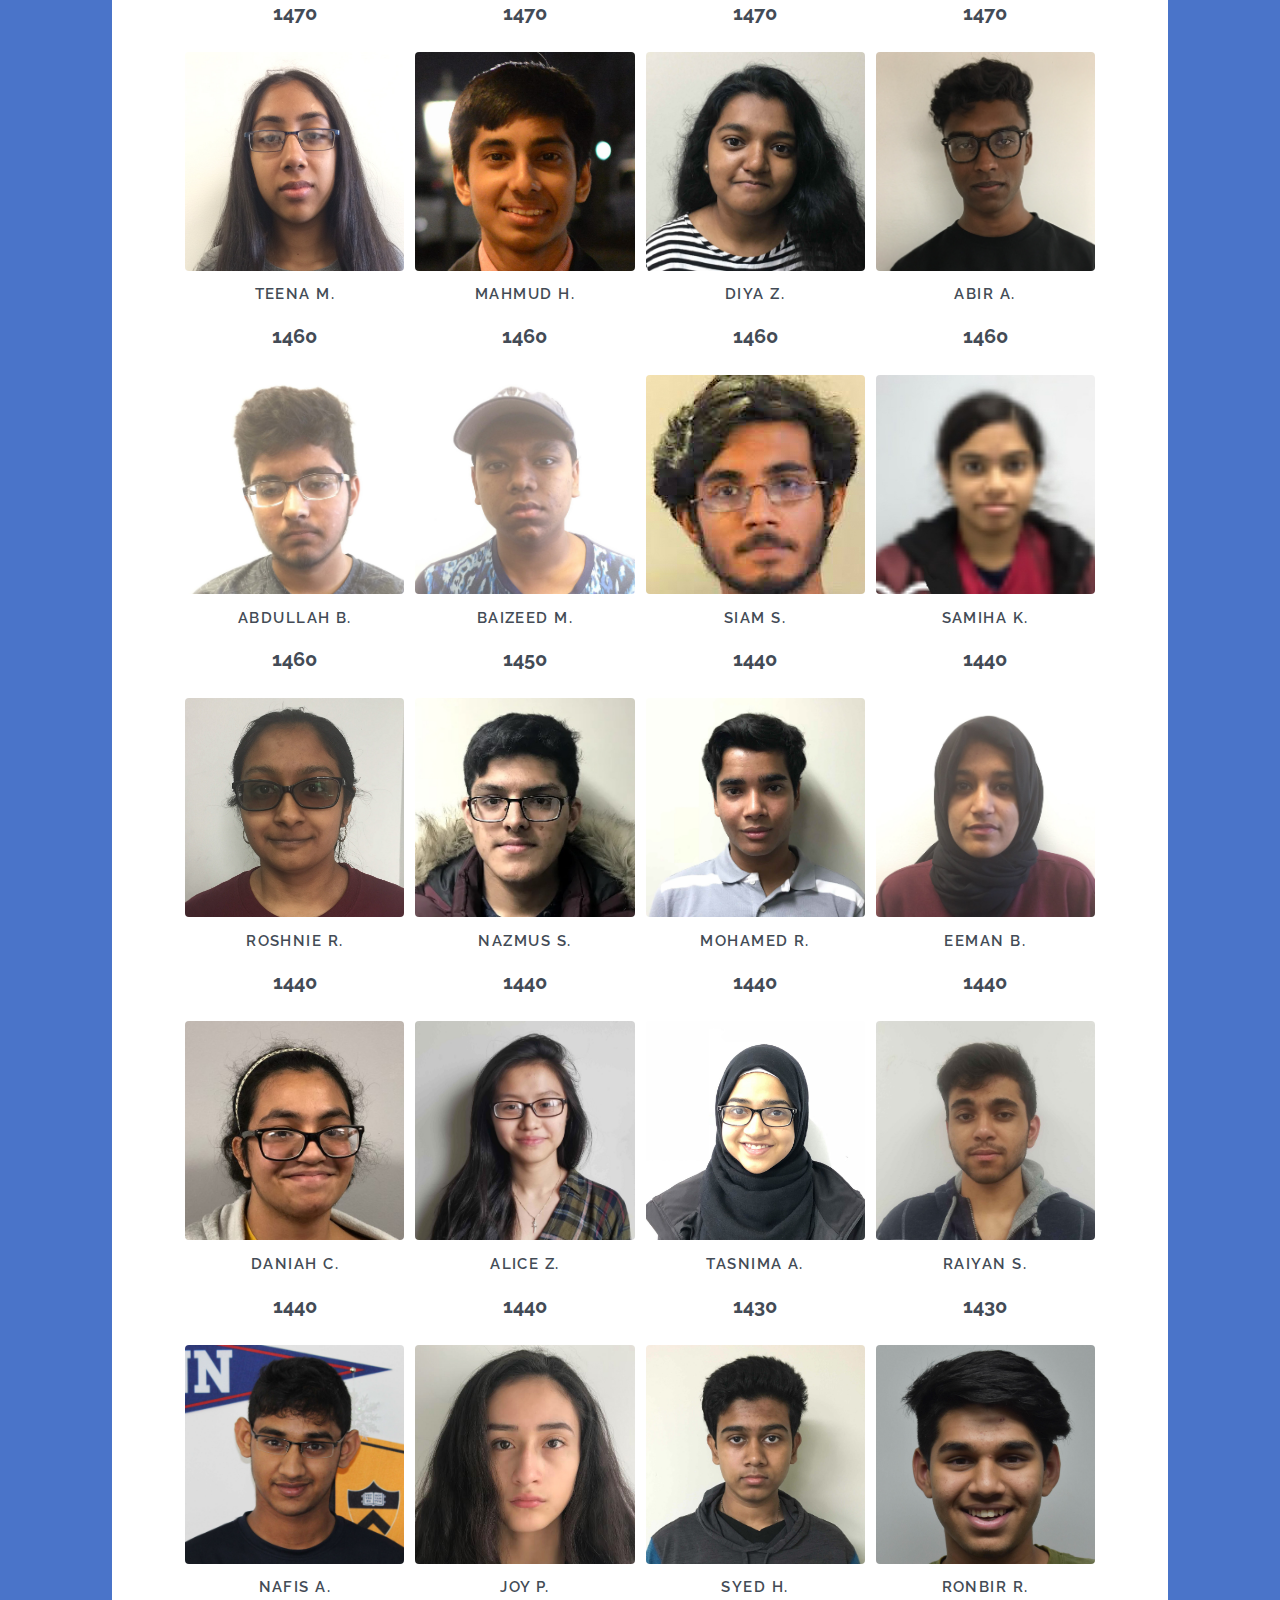
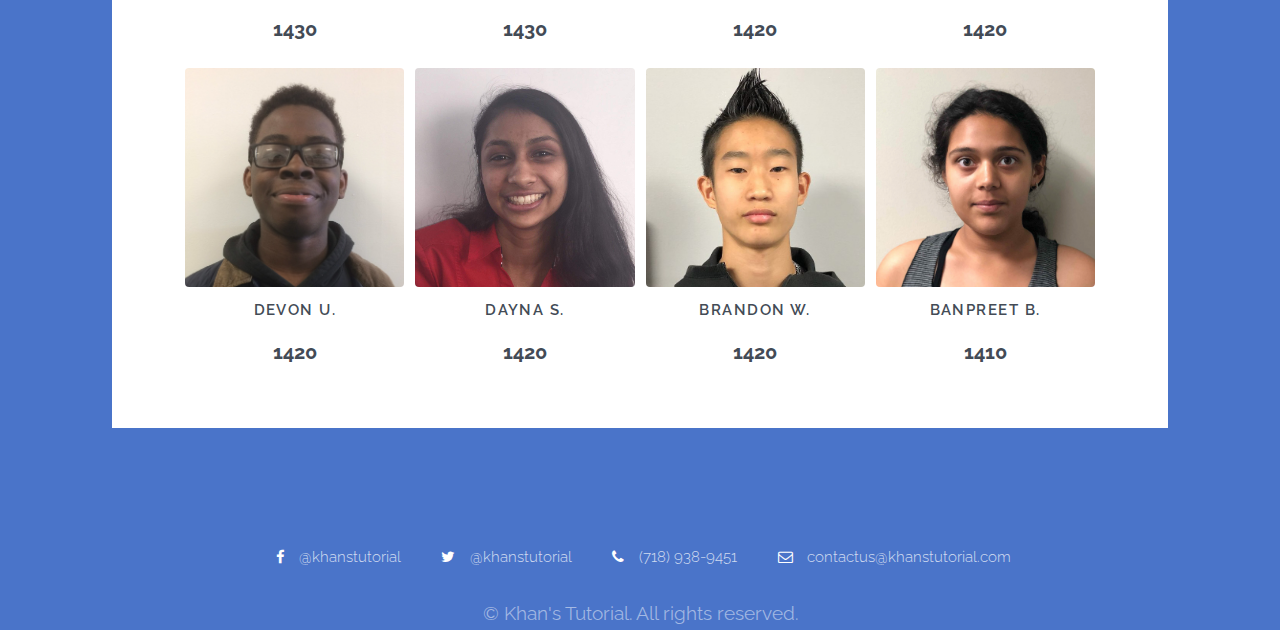
==== commit b89752bf: "removed sat from halloffame" ====
--- a/halloffame.html
+++ b/halloffame.html
@@ -60,250 +60,250 @@
 												<!-- 1 -->
 												<span class="image fit"><img src="images/hall/1560_obaid_sabiha.jpg" alt="" /></span>
 												<h3>Sabiha O.</h3>
-												<p>SAT : 1560</p>
+												<p>1560</p>
 											</div>
 											<div class="col-3 col-12-small">
 												<!-- 2 -->
 												<span class="image fit"><img src="images/hall/1560_uddin_mohammed.jpg" alt="" /></span>
 												<h3>Mohammed U.</h3>
-												<p>SAT : 1560</p>
+												<p>1560</p>
 											</div>
 											<div class="col-3 col-12-small">
 												<!-- 3 -->
 												<span class="image fit"><img src="images/hall/1560_akthar_fahmida.jpg" alt="" /></span>
 												<h3>Fahmida A.</h3>
-												<p>SAT : 1560</p>
+												<p>1560</p>
 											</div>
 											<div class="col-3 col-12-small">
 												<!-- 4 -->
 												<span class="image fit"><img src="images/hall/1550_masrafi_md_kashf.jpg" alt="" /></span>
 												<h3>MD Kashf M.</h3>
-												<p>SAT : 1550</p>
+												<p>1550</p>
 											</div>
 											<!-- Break -->
 											<div class="col-3 col-12-small">
 												<!-- 5 -->
 												<span class="image fit"><img src="images/hall/1520_hasan_ahnaf.jpg" alt="" /></span>
 												<h3>Ahnaf H.</h3>
-												<p>SAT : 1520</p>
+												<p>1520</p>
 											</div>
 											<div class="col-3 col-12-small">
 												<!-- 6 -->
 												<span class="image fit"><img src="images/hall/1500_nyima_tashi.jpg" alt="" /></span>
 												<h3>Tashi N.</h3>
-												<p>SAT : 1500</p>
+												<p>1500</p>
 											</div>
 											<div class="col-3 col-12-small">
 												<!-- 7 -->
 												<span class="image fit"><img src="images/hall/1500_rafid_ahnaf.jpg" alt="" /></span>
 												<h3>Ahnaf R.</h3>
-												<p>SAT : 1500</p>
+												<p>1500</p>
 											</div>
 											<div class="col-3 col-12-small">
 												<!-- 8 -->
 												<span class="image fit"><img src="images/hall/1490_hasnain_nehal.jpg" alt="" /></span>
 												<h3>Nehal H.</h3>
-												<p>SAT : 1490</p>
+												<p>1490</p>
 											</div>
 											<!-- Break -->
 											<div class="col-3 col-12-small">
 												<!-- 9 -->
 												<span class="image fit"><img src="images/hall/1480_alam_tahmidul.jpg" alt="" /></span>
 												<h3>Tahmidul A.</h3>
-												<p>SAT : 1480</p>
+												<p>1480</p>
 											</div>
 											<div class="col-3 col-12-small">
 												<!-- 10 -->
 												<span class="image fit"><img src="images/hall/1470_lagno_tanjum.jpg" alt="" /></span>
 												<h3>Tanjum L.</h3>
-												<p>SAT : 1470</p>
+												<p>1470</p>
 											</div>
 											<div class="col-3 col-12-small">
 												<!-- 11 -->
 												<span class="image fit"><img src="images/hall/1470_uddin_sunzana.jpg" alt="" /></span>
 												<h3>Sunzana U.</h3>
-												<p>SAT : 1470</p>
+												<p>1470</p>
 											</div>
 											<div class="col-3 col-12-small">
 												<!-- 12 -->
 												<span class="image fit"><img src="images/hall/1470_chowdhury_sadman.jpg" alt="" /></span>
 												<h3>Sadman C.</h3>
-												<p>SAT : 1470</p>
+												<p>1470</p>
 											</div>
 											<!-- Break -->
 											<div class="col-3 col-12-small">
 												<!-- 13 -->
 												<span class="image fit"><img src="images/hall/1470_islam_nahidul.jpg" alt="" /></span>
 												<h3>Nahidul Islam.</h3>
-												<p>SAT : 1470</p>
+												<p>1470</p>
 											</div>
 											<div class="col-3 col-12-small">
 												<!-- 14 -->
 												<span class="image fit"><img src="images/hall/1470_kabir_marsad.jpg" alt="" /></span>
 												<h3>Marsad K.</h3>
-												<p>SAT : 1470</p>
+												<p>1470</p>
 											</div>
 											<div class="col-3 col-12-small">
 												<!-- 15 -->
 												<span class="image fit"><img src="images/hall/1470_umeasor_chidobe.jpg" alt="" /></span>
 												<h3>Chidobe U.</h3>
-												<p>SAT : 1470</p>
+												<p>1470</p>
 											</div>
 											<div class="col-3 col-12-small">
 												<!-- 16 -->
 												<span class="image fit"><img src="images/hall/1470_rafi_adib.jpg" alt="" /></span>
 												<h3>Adib R.</h3>
-												<p>SAT : 1470</p>
+												<p>1470</p>
 											</div>
 											<!-- Break -->
 											<div class="col-3 col-12-small">
 												<!-- 17 -->
 												<span class="image fit"><img src="images/hall/1460_mitra_teena.jpg" alt="" /></span>
 												<h3>Teena M.</h3>
-												<p>SAT : 1460</p>
+												<p>1460</p>
 											</div>
 											<div class="col-3 col-12-small">
 												<!-- 18 -->
 												<span class="image fit"><img src="images/hall/1460_hassan_mahmud.jpg" alt="" /></span>
 												<h3>Mahmud H.</h3>
-												<p>SAT : 1460</p>
+												<p>1460</p>
 											</div>
 											<div class="col-3 col-12-small">
 												<!-- 19 -->
 												<span class="image fit"><img src="images/hall/1460_zaman_diya.jpg" alt="" /></span>
 												<h3>Diya Z.</h3>
-												<p>SAT : 1460</p>
+												<p>1460</p>
 											</div>
 											<div class="col-3 col-12-small">
 												<!-- 20 -->
 												<span class="image fit"><img src="images/hall/1460_ahmed_abir.jpg" alt="" /></span>
 												<h3>Abir A.</h3>
-												<p>SAT : 1460</p>
+												<p>1460</p>
 											</div>
 											<!-- Break -->
 											<div class="col-3 col-12-small">
 												<!-- 21 -->
 												<span class="image fit"><img src="images/hall/1460_bhalli_abdullah.jpg" alt="" /></span>
 												<h3>Abdullah B.</h3>
-												<p>SAT : 1460</p>
+												<p>1460</p>
 											</div>
 											<div class="col-3 col-12-small">
 												<!-- 22 -->
 												<span class="image fit"><img src="images/hall/1450_mosfique_baizeed.jpg" alt="" /></span>
 												<h3>Baizeed M.</h3>
-												<p>SAT : 1450</p>
+												<p>1450</p>
 											</div>
 											<div class="col-3 col-12-small">
 												<!-- 23 -->
 												<span class="image fit"><img src="images/hall/1440_saikannan_siam.jpg" alt="" /></span>
 												<h3>Siam S.</h3>
-												<p>SAT : 1440</p>
+												<p>1440</p>
 											</div>
 											<div class="col-3 col-12-small">
 												<!-- 24 -->
 												<span class="image fit"><img src="images/hall/1440_khan_samiha.jpg" alt="" /></span>
 												<h3>Samiha K.</h3>
-												<p>SAT : 1440</p>
+												<p>1440</p>
 											</div>
 											<div class="col-3 col-12-small">
 												<!-- 25 -->
 												<span class="image fit"><img src="images/hall/1440_rupnarain_roshnie.jpg" alt="" /></span>
 												<h3>Roshnie R.</h3>
-												<p>SAT : 1440</p>
+												<p>1440</p>
 											</div>
 											<!-- Break -->
 											<div class="col-3 col-12-small">
 												<!-- 26 -->
 												<span class="image fit"><img src="images/hall/1440_sakib_nazmus.jpg" alt="" /></span>
 												<h3>Nazmus S.</h3>
-												<p>SAT : 1440</p>
+												<p>1440</p>
 											</div>
 											<div class="col-3 col-12-small">
 												<!-- 27 -->
 												<span class="image fit"><img src="images/hall/1440_rahman_mohamed.jpg" alt="" /></span>
 												<h3>Mohamed R.</h3>
-												<p>SAT : 1440</p>
+												<p>1440</p>
 											</div>
 											<div class="col-3 col-12-small">
 												<!-- 28 -->
 												<span class="image fit"><img src="images/hall/1440_bhalli_eeman.jpg" alt="" /></span>
 												<h3>Eeman B.</h3>
-												<p>SAT : 1440</p>
+												<p>1440</p>
 											</div>
 											<!-- Break -->
 											<div class="col-3 col-12-small">
 												<!-- 29 -->
 												<span class="image fit"><img src="images/hall/1440_chowdhury_daniah.jpg" alt="" /></span>
 												<h3>Daniah C.</h3>
-												<p>SAT : 1440</p>
+												<p>1440</p>
 											</div>
 											<div class="col-3 col-12-small">
 												<!-- 30 -->
 												<span class="image fit"><img src="images/hall/1440_zhang_alice.jpg" alt="" /></span>
 												<h3>Alice Z.</h3>
-												<p>SAT : 1440</p>
+												<p>1440</p>
 											</div>
 											<div class="col-3 col-12-small">
 												<!-- 31 -->
 												<span class="image fit"><img src="images/hall/1430_ahsan_tasnima.jpg" alt="" /></span>
 												<h3>Tasnima A.</h3>
-												<p>SAT : 1430</p>
+												<p>1430</p>
 											</div>
 											<div class="col-3 col-12-small">
 												<!-- 32 -->
 												<span class="image fit"><img src="images/hall/1430_sami_raiyan.jpg" alt="" /></span>
 												<h3>Raiyan S.</h3>
-												<p>SAT : 1430</p>
+												<p>1430</p>
 											</div>
 											<!-- Break -->
 											<div class="col-3 col-12-small">
 												<!-- 33 -->
 												<span class="image fit"><img src="images/hall/1430_anjoom_nafis.jpg" alt="" /></span>
 												<h3>Nafis A.</h3>
-												<p>SAT : 1430</p>
+												<p>1430</p>
 											</div>
 											<div class="col-3 col-12-small">
 												<!-- 34 -->
 												<span class="image fit"><img src="images/hall/1430_pereira_joy.jpg" alt="" /></span>
 												<h3>Joy P.</h3>
-												<p>SAT : 1430</p>
+												<p>1430</p>
 											</div>
 											<div class="col-3 col-12-small">
 												<!-- 35 -->
 												<span class="image fit"><img src="images/hall/1420_hamza_syed.jpg" alt="" /></span>
 												<h3>Syed H.</h3>
-												<p>SAT : 1420</p>
+												<p>1420</p>
 											</div>
 											<div class="col-3 col-12-small">
 												<!-- 36 -->
 												<span class="image fit"><img src="images/hall/1420_rob_ronbir.jpg" alt="" /></span>
 												<h3>Ronbir R.</h3>
-												<p>SAT : 1420</p>
+												<p>1420</p>
 											</div>
 											<!-- Break -->
 											<div class="col-3 col-12-small">
 												<!-- 37 -->
 												<span class="image fit"><img src="images/hall/1420_umeozor_devon.jpg" alt="" /></span>
 												<h3>Devon U.</h3>
-												<p>SAT : 1420</p>
+												<p>1420</p>
 											</div>
 											<div class="col-3 col-12-small">
 												<!-- 38 -->
 												<span class="image fit"><img src="images/hall/1420_saywack_dayna.jpg" alt="" /></span>
 												<h3>Dayna S.</h3>
-												<p>SAT : 1420</p>
+												<p>1420</p>
 											</div>
 											<div class="col-3 col-12-small">
 												<!-- 39 -->
 												<span class="image fit"><img src="images/hall/1420_nakajima-wu_brandon.jpg" alt="" /></span>
 												<h3>Brandon W.</h3>
-												<p>SAT : 1420</p>
+												<p>1420</p>
 											</div>
 											<div class="col-3 col-12-small">
 												<!-- 40 -->
 												<span class="image fit"><img src="images/hall/1410_bawa_banpreet.jpg" alt="" /></span>
 												<h3>Banpreet B.</h3>
-												<p>SAT : 1410</p>
+												<p>1410</p>
 											</div>
 									</div>
 								</section>
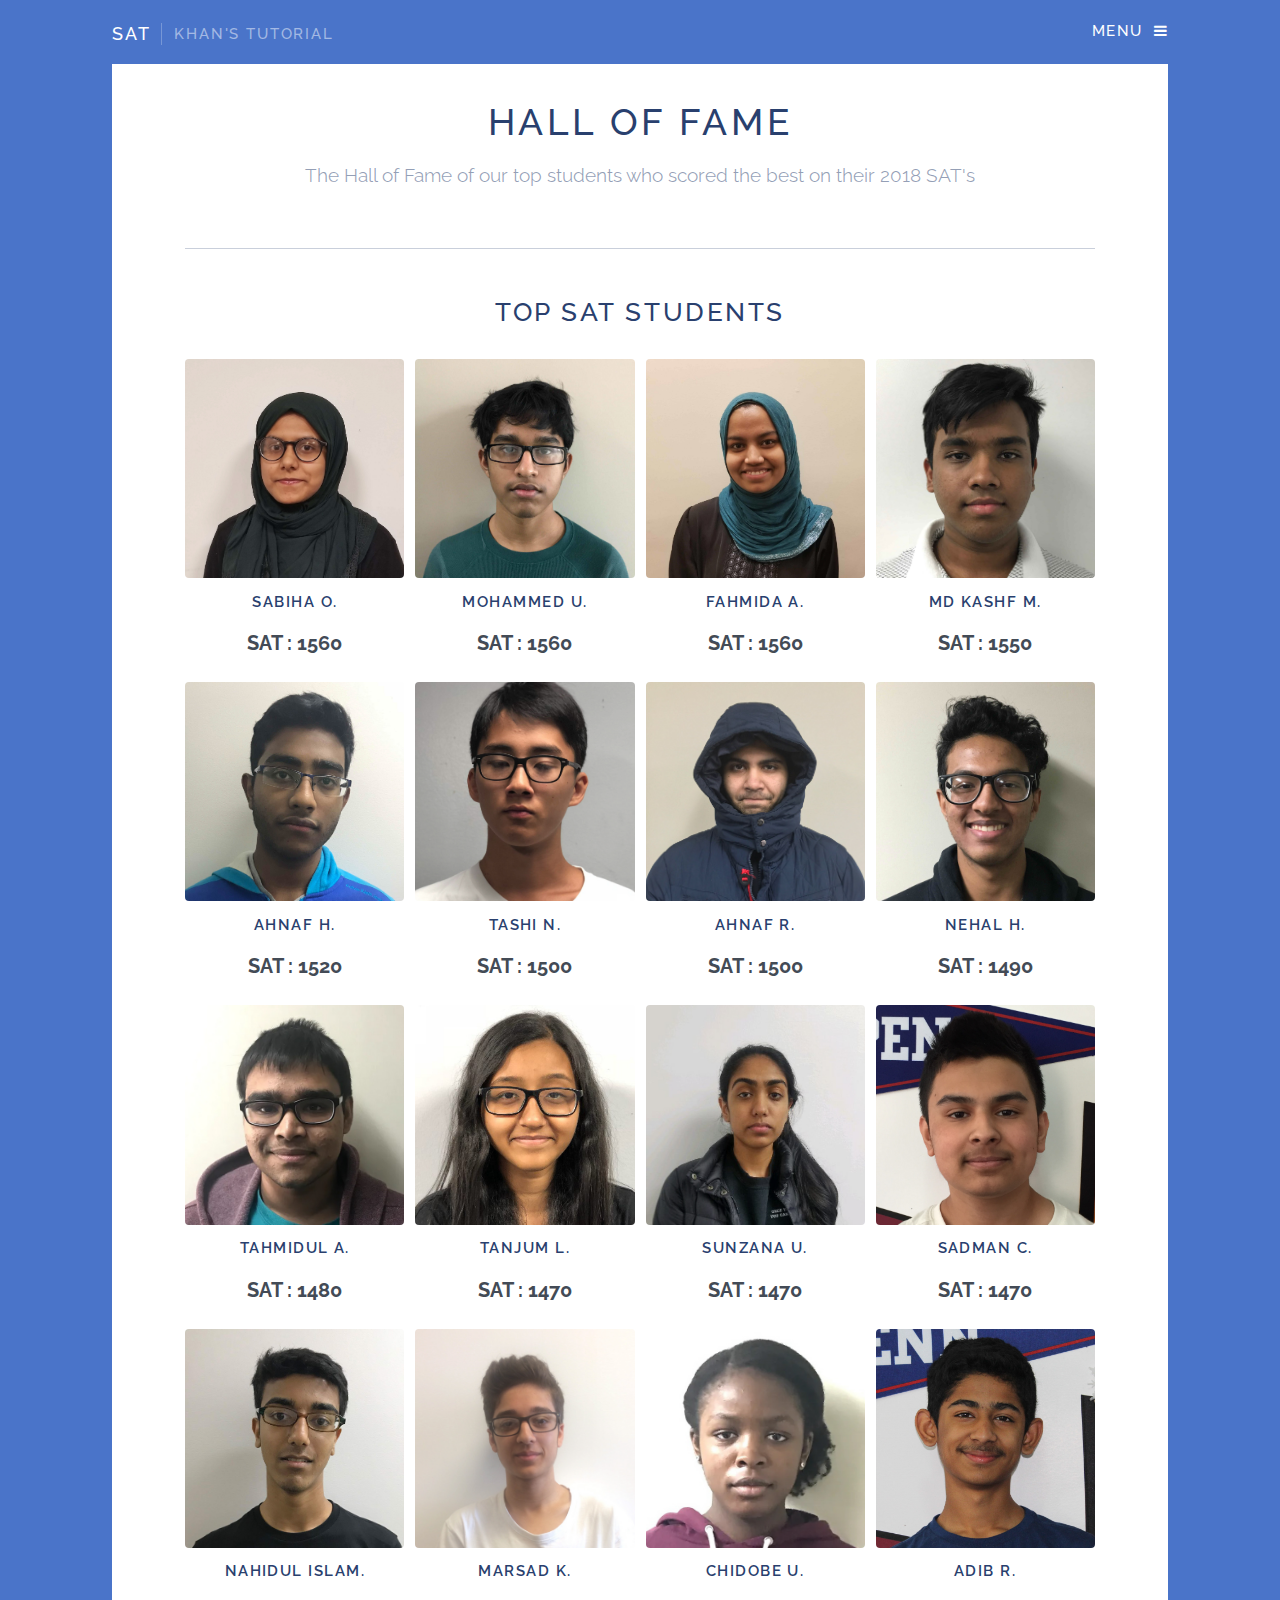
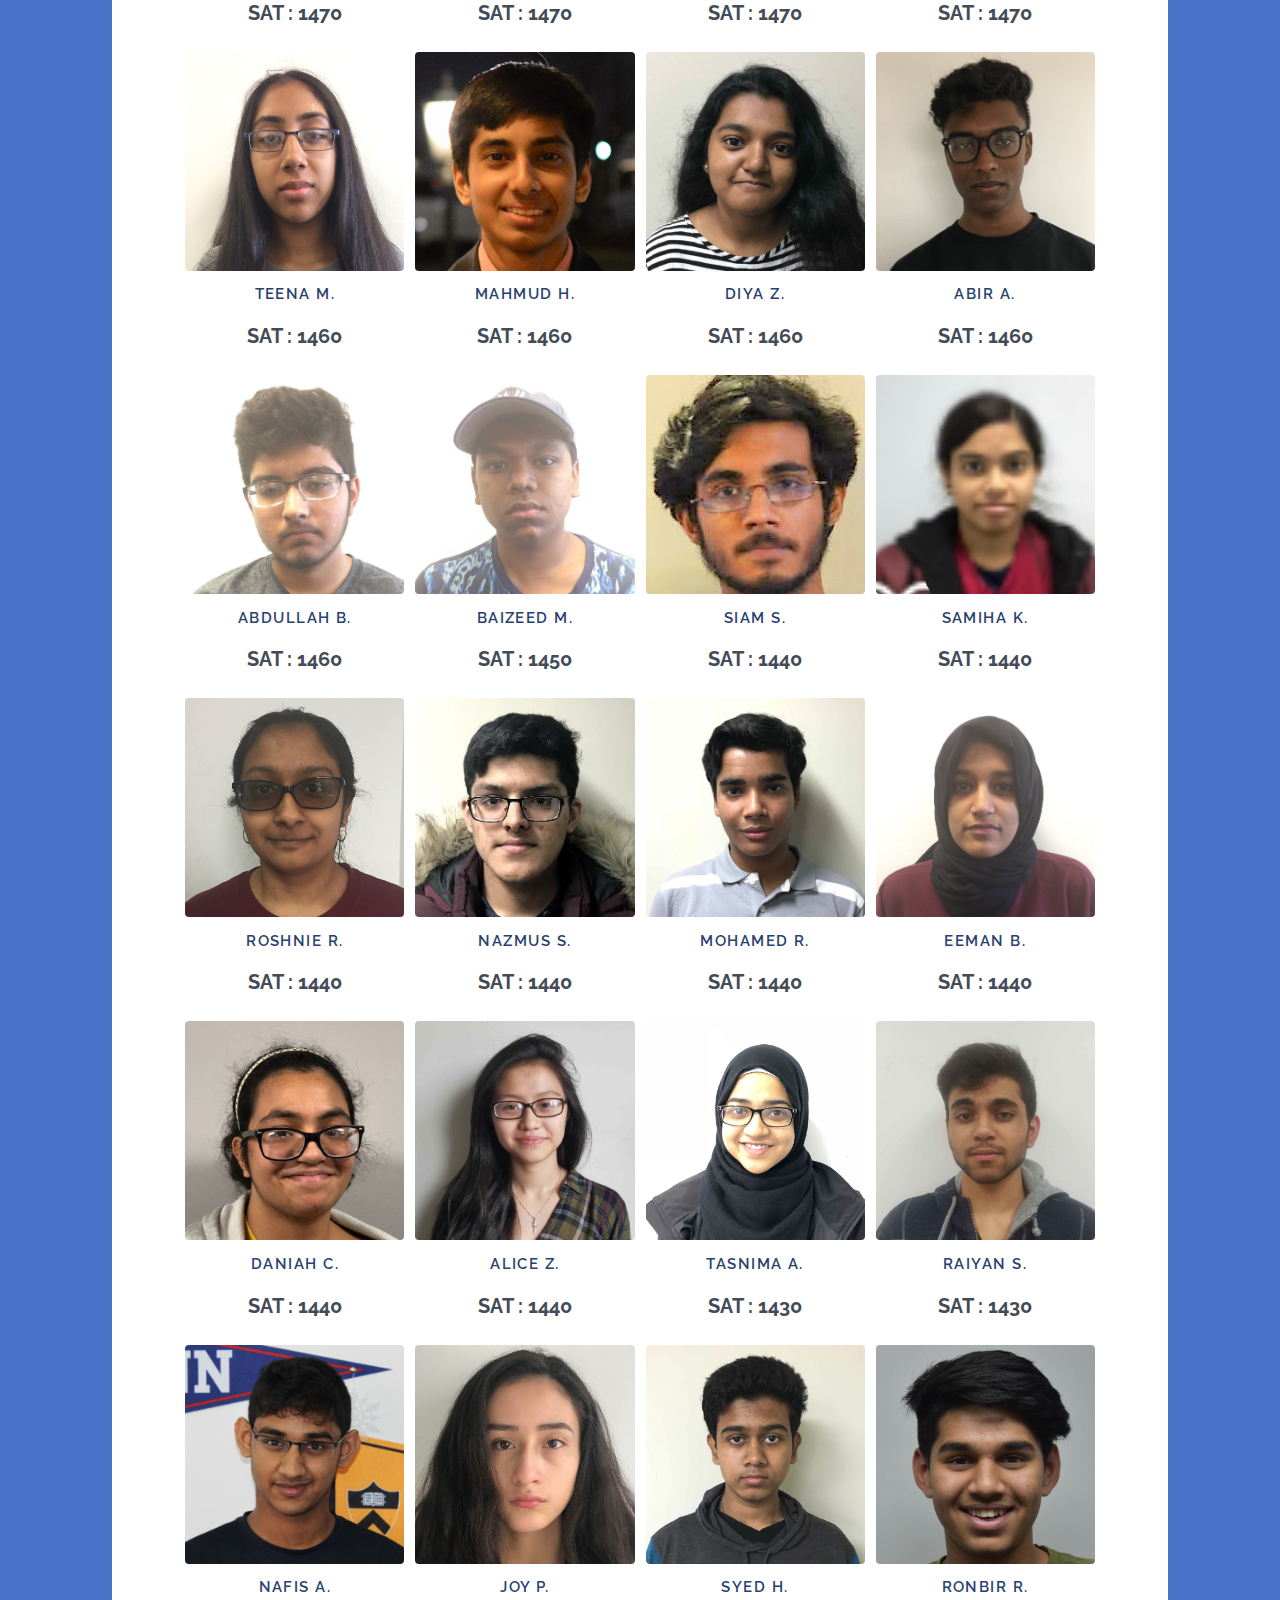
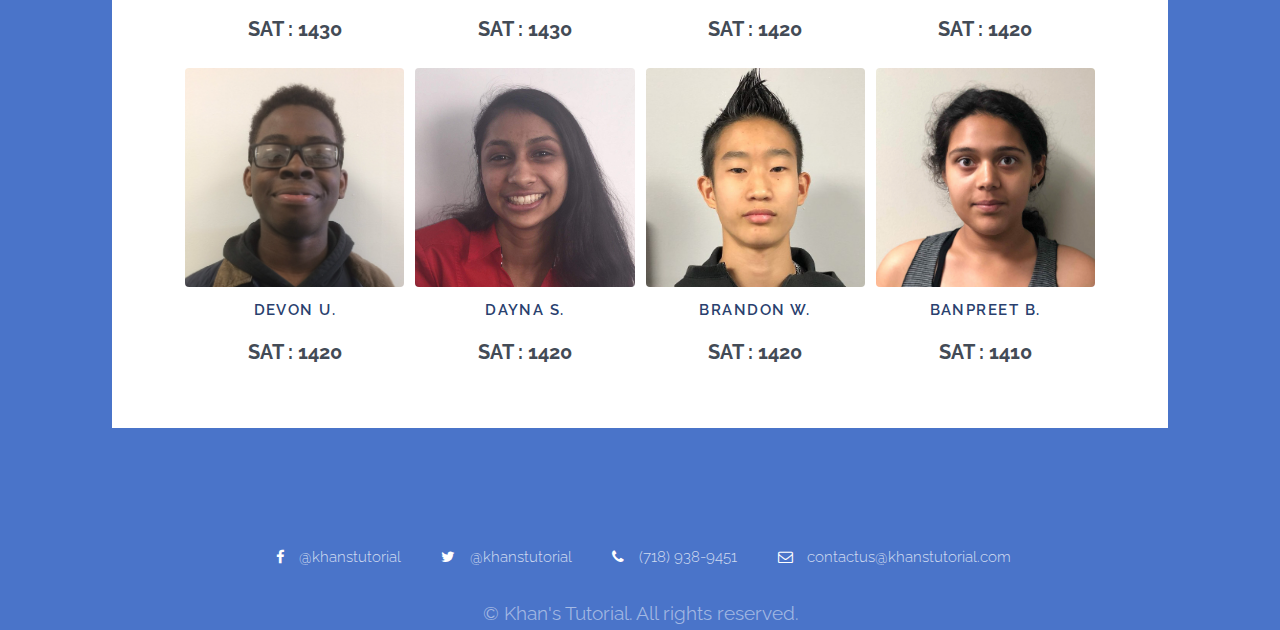
==== commit 64c22ce6: "halloffame.html text change, mentorship.html header change/button addition" ====
--- a/halloffame.html
+++ b/halloffame.html
@@ -43,7 +43,7 @@
 
 							<!-- Main -->
 								<!-- Images must all be 3x2 portrait -->
-								<section class="main special">
+								<section class="main special accent2">
 
 									<header class="major">
 										<h1>Hall Of Fame</h1>
@@ -60,250 +60,250 @@
 												<!-- 1 -->
 												<span class="image fit"><img src="images/hall/1560_obaid_sabiha.jpg" alt="" /></span>
 												<h3>Sabiha O.</h3>
-												<p>1560</p>
+												<p>SAT : 1560</p>
 											</div>
 											<div class="col-3 col-12-small">
 												<!-- 2 -->
 												<span class="image fit"><img src="images/hall/1560_uddin_mohammed.jpg" alt="" /></span>
 												<h3>Mohammed U.</h3>
-												<p>1560</p>
+												<p>SAT : 1560</p>
 											</div>
 											<div class="col-3 col-12-small">
 												<!-- 3 -->
 												<span class="image fit"><img src="images/hall/1560_akthar_fahmida.jpg" alt="" /></span>
 												<h3>Fahmida A.</h3>
-												<p>1560</p>
+												<p>SAT : 1560</p>
 											</div>
 											<div class="col-3 col-12-small">
 												<!-- 4 -->
 												<span class="image fit"><img src="images/hall/1550_masrafi_md_kashf.jpg" alt="" /></span>
 												<h3>MD Kashf M.</h3>
-												<p>1550</p>
+												<p>SAT : 1550</p>
 											</div>
 											<!-- Break -->
 											<div class="col-3 col-12-small">
 												<!-- 5 -->
 												<span class="image fit"><img src="images/hall/1520_hasan_ahnaf.jpg" alt="" /></span>
 												<h3>Ahnaf H.</h3>
-												<p>1520</p>
+												<p>SAT : 1520</p>
 											</div>
 											<div class="col-3 col-12-small">
 												<!-- 6 -->
 												<span class="image fit"><img src="images/hall/1500_nyima_tashi.jpg" alt="" /></span>
 												<h3>Tashi N.</h3>
-												<p>1500</p>
+												<p>SAT : 1500</p>
 											</div>
 											<div class="col-3 col-12-small">
 												<!-- 7 -->
 												<span class="image fit"><img src="images/hall/1500_rafid_ahnaf.jpg" alt="" /></span>
 												<h3>Ahnaf R.</h3>
-												<p>1500</p>
+												<p>SAT : 1500</p>
 											</div>
 											<div class="col-3 col-12-small">
 												<!-- 8 -->
 												<span class="image fit"><img src="images/hall/1490_hasnain_nehal.jpg" alt="" /></span>
 												<h3>Nehal H.</h3>
-												<p>1490</p>
+												<p>SAT : 1490</p>
 											</div>
 											<!-- Break -->
 											<div class="col-3 col-12-small">
 												<!-- 9 -->
 												<span class="image fit"><img src="images/hall/1480_alam_tahmidul.jpg" alt="" /></span>
 												<h3>Tahmidul A.</h3>
-												<p>1480</p>
+												<p>SAT : 1480</p>
 											</div>
 											<div class="col-3 col-12-small">
 												<!-- 10 -->
 												<span class="image fit"><img src="images/hall/1470_lagno_tanjum.jpg" alt="" /></span>
 												<h3>Tanjum L.</h3>
-												<p>1470</p>
+												<p>SAT : 1470</p>
 											</div>
 											<div class="col-3 col-12-small">
 												<!-- 11 -->
 												<span class="image fit"><img src="images/hall/1470_uddin_sunzana.jpg" alt="" /></span>
 												<h3>Sunzana U.</h3>
-												<p>1470</p>
+												<p>SAT : 1470</p>
 											</div>
 											<div class="col-3 col-12-small">
 												<!-- 12 -->
 												<span class="image fit"><img src="images/hall/1470_chowdhury_sadman.jpg" alt="" /></span>
 												<h3>Sadman C.</h3>
-												<p>1470</p>
+												<p>SAT : 1470</p>
 											</div>
 											<!-- Break -->
 											<div class="col-3 col-12-small">
 												<!-- 13 -->
 												<span class="image fit"><img src="images/hall/1470_islam_nahidul.jpg" alt="" /></span>
 												<h3>Nahidul Islam.</h3>
-												<p>1470</p>
+												<p>SAT : 1470</p>
 											</div>
 											<div class="col-3 col-12-small">
 												<!-- 14 -->
 												<span class="image fit"><img src="images/hall/1470_kabir_marsad.jpg" alt="" /></span>
 												<h3>Marsad K.</h3>
-												<p>1470</p>
+												<p>SAT : 1470</p>
 											</div>
 											<div class="col-3 col-12-small">
 												<!-- 15 -->
 												<span class="image fit"><img src="images/hall/1470_umeasor_chidobe.jpg" alt="" /></span>
 												<h3>Chidobe U.</h3>
-												<p>1470</p>
+												<p>SAT : 1470</p>
 											</div>
 											<div class="col-3 col-12-small">
 												<!-- 16 -->
 												<span class="image fit"><img src="images/hall/1470_rafi_adib.jpg" alt="" /></span>
 												<h3>Adib R.</h3>
-												<p>1470</p>
+												<p>SAT : 1470</p>
 											</div>
 											<!-- Break -->
 											<div class="col-3 col-12-small">
 												<!-- 17 -->
 												<span class="image fit"><img src="images/hall/1460_mitra_teena.jpg" alt="" /></span>
 												<h3>Teena M.</h3>
-												<p>1460</p>
+												<p>SAT : 1460</p>
 											</div>
 											<div class="col-3 col-12-small">
 												<!-- 18 -->
 												<span class="image fit"><img src="images/hall/1460_hassan_mahmud.jpg" alt="" /></span>
 												<h3>Mahmud H.</h3>
-												<p>1460</p>
+												<p>SAT : 1460</p>
 											</div>
 											<div class="col-3 col-12-small">
 												<!-- 19 -->
 												<span class="image fit"><img src="images/hall/1460_zaman_diya.jpg" alt="" /></span>
 												<h3>Diya Z.</h3>
-												<p>1460</p>
+												<p>SAT : 1460</p>
 											</div>
 											<div class="col-3 col-12-small">
 												<!-- 20 -->
 												<span class="image fit"><img src="images/hall/1460_ahmed_abir.jpg" alt="" /></span>
 												<h3>Abir A.</h3>
-												<p>1460</p>
+												<p>SAT : 1460</p>
 											</div>
 											<!-- Break -->
 											<div class="col-3 col-12-small">
 												<!-- 21 -->
 												<span class="image fit"><img src="images/hall/1460_bhalli_abdullah.jpg" alt="" /></span>
 												<h3>Abdullah B.</h3>
-												<p>1460</p>
+												<p>SAT : 1460</p>
 											</div>
 											<div class="col-3 col-12-small">
 												<!-- 22 -->
 												<span class="image fit"><img src="images/hall/1450_mosfique_baizeed.jpg" alt="" /></span>
 												<h3>Baizeed M.</h3>
-												<p>1450</p>
+												<p>SAT : 1450</p>
 											</div>
 											<div class="col-3 col-12-small">
 												<!-- 23 -->
 												<span class="image fit"><img src="images/hall/1440_saikannan_siam.jpg" alt="" /></span>
 												<h3>Siam S.</h3>
-												<p>1440</p>
+												<p>SAT : 1440</p>
 											</div>
 											<div class="col-3 col-12-small">
 												<!-- 24 -->
 												<span class="image fit"><img src="images/hall/1440_khan_samiha.jpg" alt="" /></span>
 												<h3>Samiha K.</h3>
-												<p>1440</p>
+												<p>SAT : 1440</p>
 											</div>
 											<div class="col-3 col-12-small">
 												<!-- 25 -->
 												<span class="image fit"><img src="images/hall/1440_rupnarain_roshnie.jpg" alt="" /></span>
 												<h3>Roshnie R.</h3>
-												<p>1440</p>
+												<p>SAT : 1440</p>
 											</div>
 											<!-- Break -->
 											<div class="col-3 col-12-small">
 												<!-- 26 -->
 												<span class="image fit"><img src="images/hall/1440_sakib_nazmus.jpg" alt="" /></span>
 												<h3>Nazmus S.</h3>
-												<p>1440</p>
+												<p>SAT : 1440</p>
 											</div>
 											<div class="col-3 col-12-small">
 												<!-- 27 -->
 												<span class="image fit"><img src="images/hall/1440_rahman_mohamed.jpg" alt="" /></span>
 												<h3>Mohamed R.</h3>
-												<p>1440</p>
+												<p>SAT : 1440</p>
 											</div>
 											<div class="col-3 col-12-small">
 												<!-- 28 -->
 												<span class="image fit"><img src="images/hall/1440_bhalli_eeman.jpg" alt="" /></span>
 												<h3>Eeman B.</h3>
-												<p>1440</p>
+												<p>SAT : 1440</p>
 											</div>
 											<!-- Break -->
 											<div class="col-3 col-12-small">
 												<!-- 29 -->
 												<span class="image fit"><img src="images/hall/1440_chowdhury_daniah.jpg" alt="" /></span>
 												<h3>Daniah C.</h3>
-												<p>1440</p>
+												<p>SAT : 1440</p>
 											</div>
 											<div class="col-3 col-12-small">
 												<!-- 30 -->
 												<span class="image fit"><img src="images/hall/1440_zhang_alice.jpg" alt="" /></span>
 												<h3>Alice Z.</h3>
-												<p>1440</p>
+												<p>SAT : 1440</p>
 											</div>
 											<div class="col-3 col-12-small">
 												<!-- 31 -->
 												<span class="image fit"><img src="images/hall/1430_ahsan_tasnima.jpg" alt="" /></span>
 												<h3>Tasnima A.</h3>
-												<p>1430</p>
+												<p>SAT : 1430</p>
 											</div>
 											<div class="col-3 col-12-small">
 												<!-- 32 -->
 												<span class="image fit"><img src="images/hall/1430_sami_raiyan.jpg" alt="" /></span>
 												<h3>Raiyan S.</h3>
-												<p>1430</p>
+												<p>SAT : 1430</p>
 											</div>
 											<!-- Break -->
 											<div class="col-3 col-12-small">
 												<!-- 33 -->
 												<span class="image fit"><img src="images/hall/1430_anjoom_nafis.jpg" alt="" /></span>
 												<h3>Nafis A.</h3>
-												<p>1430</p>
+												<p>SAT : 1430</p>
 											</div>
 											<div class="col-3 col-12-small">
 												<!-- 34 -->
 												<span class="image fit"><img src="images/hall/1430_pereira_joy.jpg" alt="" /></span>
 												<h3>Joy P.</h3>
-												<p>1430</p>
+												<p>SAT : 1430</p>
 											</div>
 											<div class="col-3 col-12-small">
 												<!-- 35 -->
 												<span class="image fit"><img src="images/hall/1420_hamza_syed.jpg" alt="" /></span>
 												<h3>Syed H.</h3>
-												<p>1420</p>
+												<p>SAT : 1420</p>
 											</div>
 											<div class="col-3 col-12-small">
 												<!-- 36 -->
 												<span class="image fit"><img src="images/hall/1420_rob_ronbir.jpg" alt="" /></span>
 												<h3>Ronbir R.</h3>
-												<p>1420</p>
+												<p>SAT : 1420</p>
 											</div>
 											<!-- Break -->
 											<div class="col-3 col-12-small">
 												<!-- 37 -->
 												<span class="image fit"><img src="images/hall/1420_umeozor_devon.jpg" alt="" /></span>
 												<h3>Devon U.</h3>
-												<p>1420</p>
+												<p>SAT : 1420</p>
 											</div>
 											<div class="col-3 col-12-small">
 												<!-- 38 -->
 												<span class="image fit"><img src="images/hall/1420_saywack_dayna.jpg" alt="" /></span>
 												<h3>Dayna S.</h3>
-												<p>1420</p>
+												<p>SAT : 1420</p>
 											</div>
 											<div class="col-3 col-12-small">
 												<!-- 39 -->
 												<span class="image fit"><img src="images/hall/1420_nakajima-wu_brandon.jpg" alt="" /></span>
 												<h3>Brandon W.</h3>
-												<p>1420</p>
+												<p>SAT : 1420</p>
 											</div>
 											<div class="col-3 col-12-small">
 												<!-- 40 -->
 												<span class="image fit"><img src="images/hall/1410_bawa_banpreet.jpg" alt="" /></span>
 												<h3>Banpreet B.</h3>
-												<p>1410</p>
+												<p>SAT : 1410</p>
 											</div>
 									</div>
 								</section>
--- a/assets/css/main.css
+++ b/assets/css/main.css
@@ -21,6 +21,22 @@
   color: #434b56;
   font-size: 20px;
   font-weight: bold;
+}
+
+.mentorshipHeader h1,
+.mentorshipHeader p {
+  width: 70%;
+}
+
+.buttonWrapper{
+  width: 50%;
+  height: 4.5em;
+  margin: 0 auto;
+}
+
+.emphasize {
+  width: 100%;
+  height: 100%;
 }
 
 html, body, div, span, applet, object,
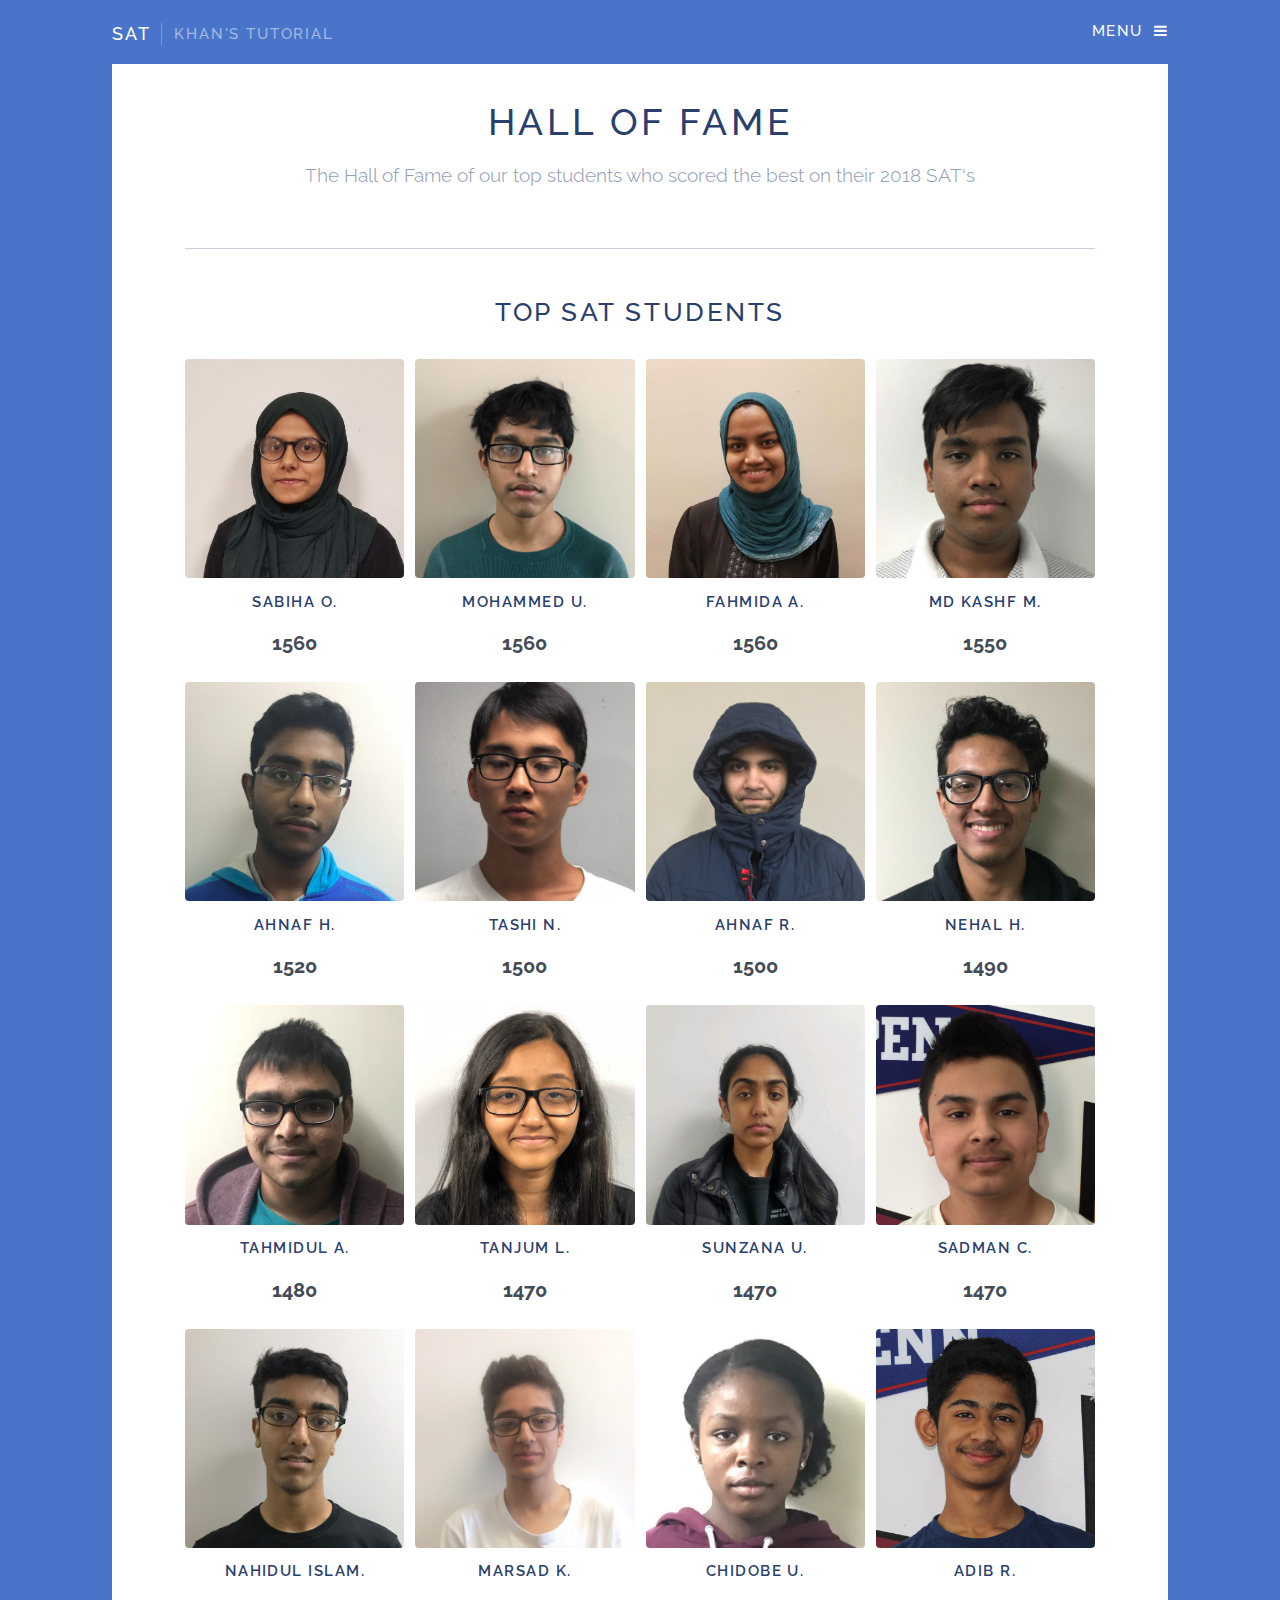
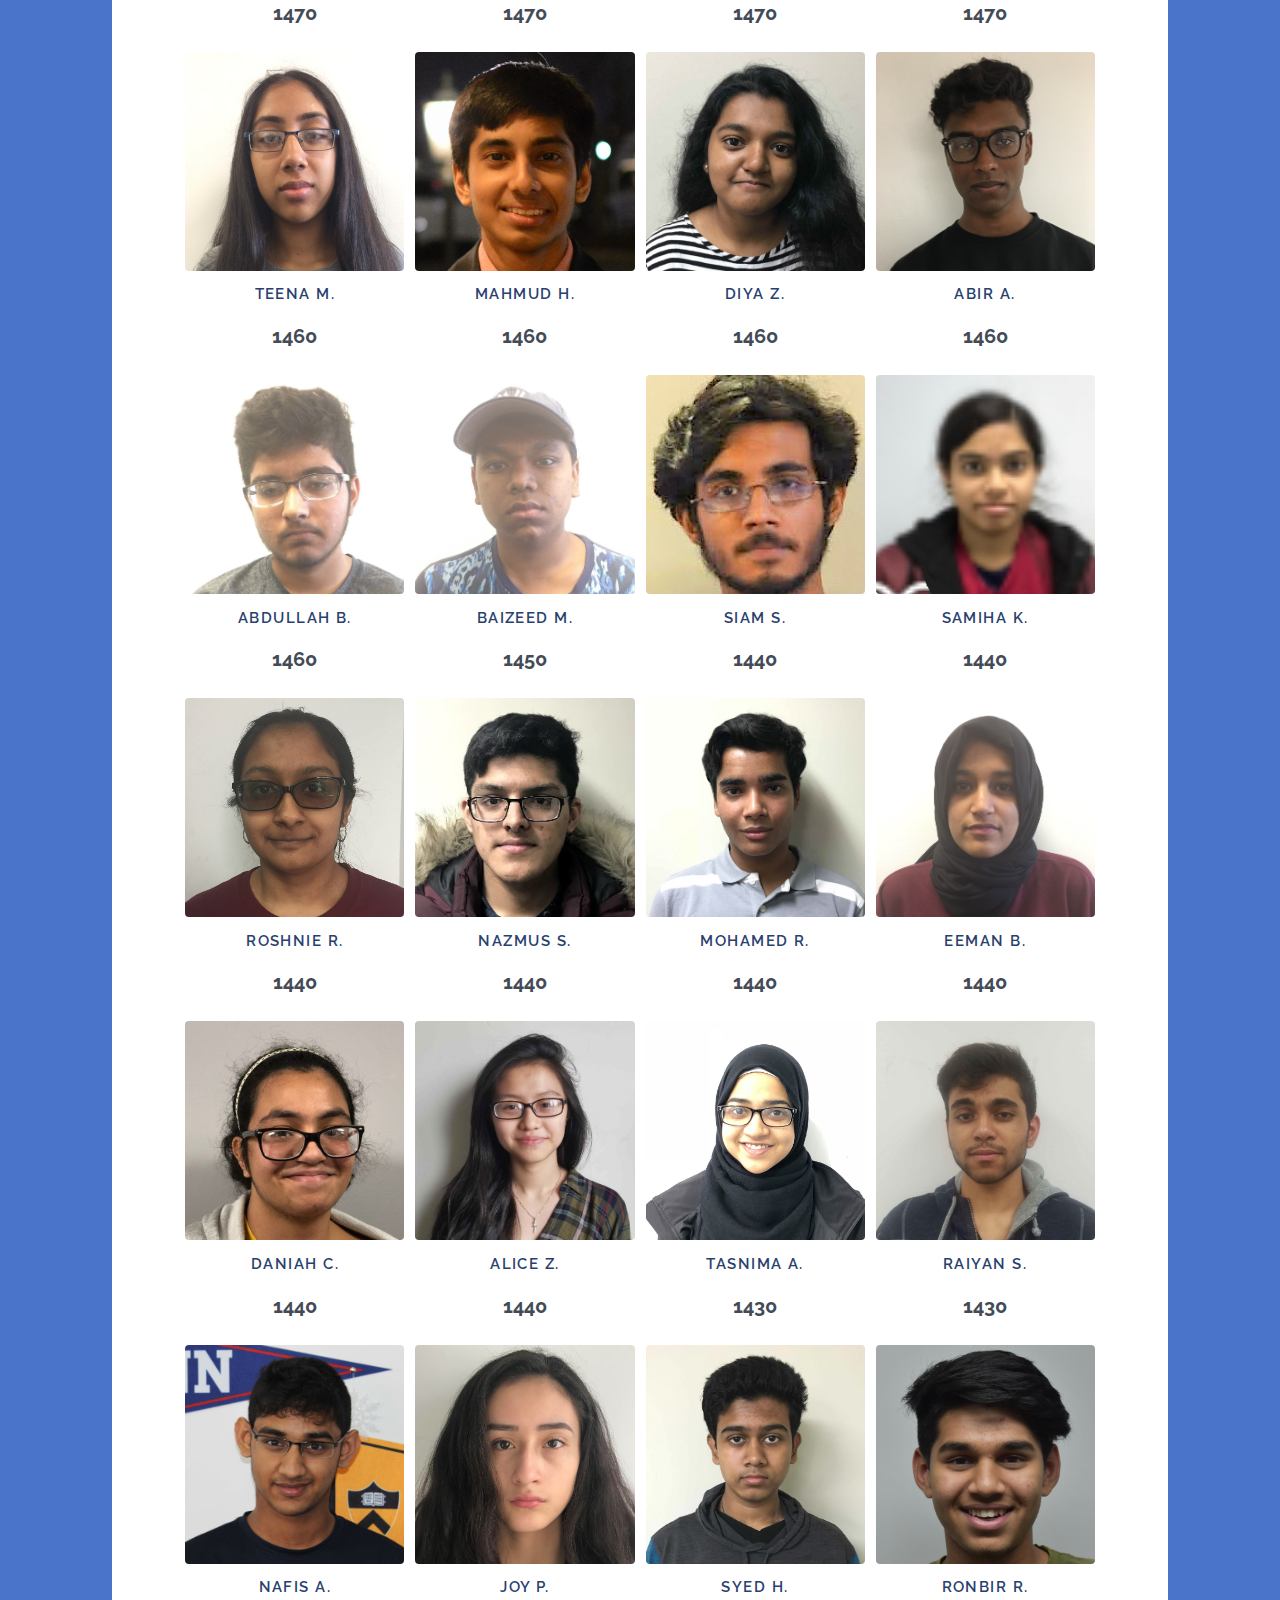
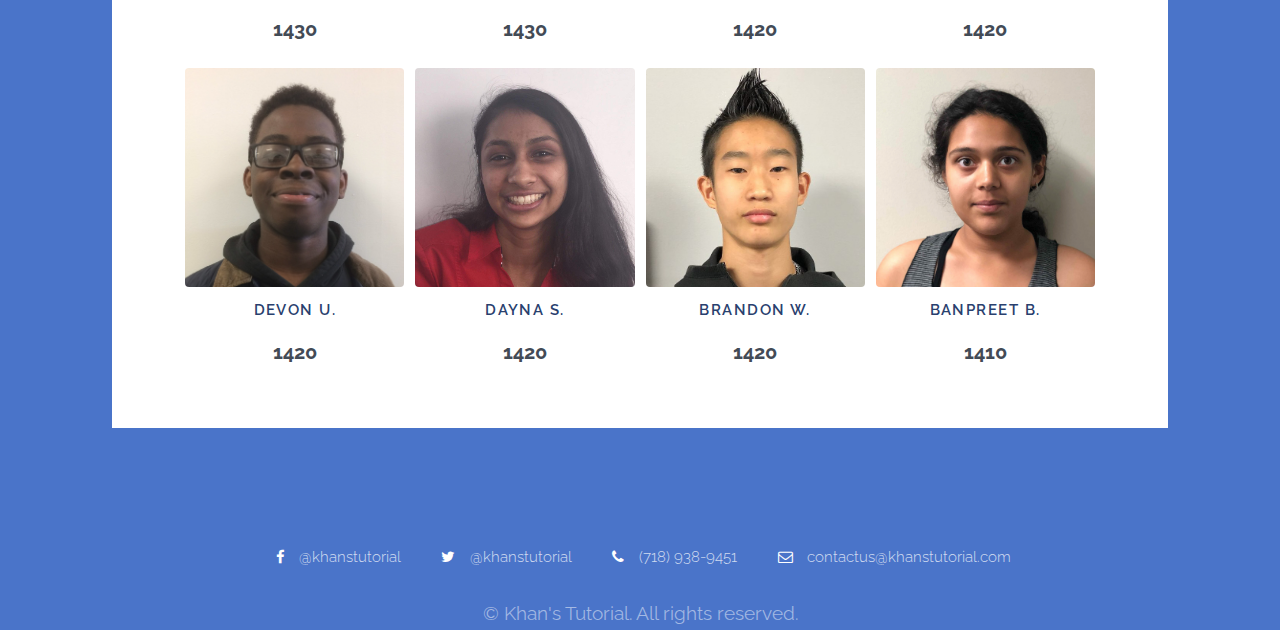
==== commit 39db2b9a: "Merge branch 'master' of github.com:khanstutorial/SAT-Site-V2" ====
--- a/halloffame.html
+++ b/halloffame.html
@@ -60,250 +60,250 @@
 												<!-- 1 -->
 												<span class="image fit"><img src="images/hall/1560_obaid_sabiha.jpg" alt="" /></span>
 												<h3>Sabiha O.</h3>
-												<p>SAT : 1560</p>
+												<p>1560</p>
 											</div>
 											<div class="col-3 col-12-small">
 												<!-- 2 -->
 												<span class="image fit"><img src="images/hall/1560_uddin_mohammed.jpg" alt="" /></span>
 												<h3>Mohammed U.</h3>
-												<p>SAT : 1560</p>
+												<p>1560</p>
 											</div>
 											<div class="col-3 col-12-small">
 												<!-- 3 -->
 												<span class="image fit"><img src="images/hall/1560_akthar_fahmida.jpg" alt="" /></span>
 												<h3>Fahmida A.</h3>
-												<p>SAT : 1560</p>
+												<p>1560</p>
 											</div>
 											<div class="col-3 col-12-small">
 												<!-- 4 -->
 												<span class="image fit"><img src="images/hall/1550_masrafi_md_kashf.jpg" alt="" /></span>
 												<h3>MD Kashf M.</h3>
-												<p>SAT : 1550</p>
+												<p>1550</p>
 											</div>
 											<!-- Break -->
 											<div class="col-3 col-12-small">
 												<!-- 5 -->
 												<span class="image fit"><img src="images/hall/1520_hasan_ahnaf.jpg" alt="" /></span>
 												<h3>Ahnaf H.</h3>
-												<p>SAT : 1520</p>
+												<p>1520</p>
 											</div>
 											<div class="col-3 col-12-small">
 												<!-- 6 -->
 												<span class="image fit"><img src="images/hall/1500_nyima_tashi.jpg" alt="" /></span>
 												<h3>Tashi N.</h3>
-												<p>SAT : 1500</p>
+												<p>1500</p>
 											</div>
 											<div class="col-3 col-12-small">
 												<!-- 7 -->
 												<span class="image fit"><img src="images/hall/1500_rafid_ahnaf.jpg" alt="" /></span>
 												<h3>Ahnaf R.</h3>
-												<p>SAT : 1500</p>
+												<p>1500</p>
 											</div>
 											<div class="col-3 col-12-small">
 												<!-- 8 -->
 												<span class="image fit"><img src="images/hall/1490_hasnain_nehal.jpg" alt="" /></span>
 												<h3>Nehal H.</h3>
-												<p>SAT : 1490</p>
+												<p>1490</p>
 											</div>
 											<!-- Break -->
 											<div class="col-3 col-12-small">
 												<!-- 9 -->
 												<span class="image fit"><img src="images/hall/1480_alam_tahmidul.jpg" alt="" /></span>
 												<h3>Tahmidul A.</h3>
-												<p>SAT : 1480</p>
+												<p>1480</p>
 											</div>
 											<div class="col-3 col-12-small">
 												<!-- 10 -->
 												<span class="image fit"><img src="images/hall/1470_lagno_tanjum.jpg" alt="" /></span>
 												<h3>Tanjum L.</h3>
-												<p>SAT : 1470</p>
+												<p>1470</p>
 											</div>
 											<div class="col-3 col-12-small">
 												<!-- 11 -->
 												<span class="image fit"><img src="images/hall/1470_uddin_sunzana.jpg" alt="" /></span>
 												<h3>Sunzana U.</h3>
-												<p>SAT : 1470</p>
+												<p>1470</p>
 											</div>
 											<div class="col-3 col-12-small">
 												<!-- 12 -->
 												<span class="image fit"><img src="images/hall/1470_chowdhury_sadman.jpg" alt="" /></span>
 												<h3>Sadman C.</h3>
-												<p>SAT : 1470</p>
+												<p>1470</p>
 											</div>
 											<!-- Break -->
 											<div class="col-3 col-12-small">
 												<!-- 13 -->
 												<span class="image fit"><img src="images/hall/1470_islam_nahidul.jpg" alt="" /></span>
 												<h3>Nahidul Islam.</h3>
-												<p>SAT : 1470</p>
+												<p>1470</p>
 											</div>
 											<div class="col-3 col-12-small">
 												<!-- 14 -->
 												<span class="image fit"><img src="images/hall/1470_kabir_marsad.jpg" alt="" /></span>
 												<h3>Marsad K.</h3>
-												<p>SAT : 1470</p>
+												<p>1470</p>
 											</div>
 											<div class="col-3 col-12-small">
 												<!-- 15 -->
 												<span class="image fit"><img src="images/hall/1470_umeasor_chidobe.jpg" alt="" /></span>
 												<h3>Chidobe U.</h3>
-												<p>SAT : 1470</p>
+												<p>1470</p>
 											</div>
 											<div class="col-3 col-12-small">
 												<!-- 16 -->
 												<span class="image fit"><img src="images/hall/1470_rafi_adib.jpg" alt="" /></span>
 												<h3>Adib R.</h3>
-												<p>SAT : 1470</p>
+												<p>1470</p>
 											</div>
 											<!-- Break -->
 											<div class="col-3 col-12-small">
 												<!-- 17 -->
 												<span class="image fit"><img src="images/hall/1460_mitra_teena.jpg" alt="" /></span>
 												<h3>Teena M.</h3>
-												<p>SAT : 1460</p>
+												<p>1460</p>
 											</div>
 											<div class="col-3 col-12-small">
 												<!-- 18 -->
 												<span class="image fit"><img src="images/hall/1460_hassan_mahmud.jpg" alt="" /></span>
 												<h3>Mahmud H.</h3>
-												<p>SAT : 1460</p>
+												<p>1460</p>
 											</div>
 											<div class="col-3 col-12-small">
 												<!-- 19 -->
 												<span class="image fit"><img src="images/hall/1460_zaman_diya.jpg" alt="" /></span>
 												<h3>Diya Z.</h3>
-												<p>SAT : 1460</p>
+												<p>1460</p>
 											</div>
 											<div class="col-3 col-12-small">
 												<!-- 20 -->
 												<span class="image fit"><img src="images/hall/1460_ahmed_abir.jpg" alt="" /></span>
 												<h3>Abir A.</h3>
-												<p>SAT : 1460</p>
+												<p>1460</p>
 											</div>
 											<!-- Break -->
 											<div class="col-3 col-12-small">
 												<!-- 21 -->
 												<span class="image fit"><img src="images/hall/1460_bhalli_abdullah.jpg" alt="" /></span>
 												<h3>Abdullah B.</h3>
-												<p>SAT : 1460</p>
+												<p>1460</p>
 											</div>
 											<div class="col-3 col-12-small">
 												<!-- 22 -->
 												<span class="image fit"><img src="images/hall/1450_mosfique_baizeed.jpg" alt="" /></span>
 												<h3>Baizeed M.</h3>
-												<p>SAT : 1450</p>
+												<p>1450</p>
 											</div>
 											<div class="col-3 col-12-small">
 												<!-- 23 -->
 												<span class="image fit"><img src="images/hall/1440_saikannan_siam.jpg" alt="" /></span>
 												<h3>Siam S.</h3>
-												<p>SAT : 1440</p>
+												<p>1440</p>
 											</div>
 											<div class="col-3 col-12-small">
 												<!-- 24 -->
 												<span class="image fit"><img src="images/hall/1440_khan_samiha.jpg" alt="" /></span>
 												<h3>Samiha K.</h3>
-												<p>SAT : 1440</p>
+												<p>1440</p>
 											</div>
 											<div class="col-3 col-12-small">
 												<!-- 25 -->
 												<span class="image fit"><img src="images/hall/1440_rupnarain_roshnie.jpg" alt="" /></span>
 												<h3>Roshnie R.</h3>
-												<p>SAT : 1440</p>
+												<p>1440</p>
 											</div>
 											<!-- Break -->
 											<div class="col-3 col-12-small">
 												<!-- 26 -->
 												<span class="image fit"><img src="images/hall/1440_sakib_nazmus.jpg" alt="" /></span>
 												<h3>Nazmus S.</h3>
-												<p>SAT : 1440</p>
+												<p>1440</p>
 											</div>
 											<div class="col-3 col-12-small">
 												<!-- 27 -->
 												<span class="image fit"><img src="images/hall/1440_rahman_mohamed.jpg" alt="" /></span>
 												<h3>Mohamed R.</h3>
-												<p>SAT : 1440</p>
+												<p>1440</p>
 											</div>
 											<div class="col-3 col-12-small">
 												<!-- 28 -->
 												<span class="image fit"><img src="images/hall/1440_bhalli_eeman.jpg" alt="" /></span>
 												<h3>Eeman B.</h3>
-												<p>SAT : 1440</p>
+												<p>1440</p>
 											</div>
 											<!-- Break -->
 											<div class="col-3 col-12-small">
 												<!-- 29 -->
 												<span class="image fit"><img src="images/hall/1440_chowdhury_daniah.jpg" alt="" /></span>
 												<h3>Daniah C.</h3>
-												<p>SAT : 1440</p>
+												<p>1440</p>
 											</div>
 											<div class="col-3 col-12-small">
 												<!-- 30 -->
 												<span class="image fit"><img src="images/hall/1440_zhang_alice.jpg" alt="" /></span>
 												<h3>Alice Z.</h3>
-												<p>SAT : 1440</p>
+												<p>1440</p>
 											</div>
 											<div class="col-3 col-12-small">
 												<!-- 31 -->
 												<span class="image fit"><img src="images/hall/1430_ahsan_tasnima.jpg" alt="" /></span>
 												<h3>Tasnima A.</h3>
-												<p>SAT : 1430</p>
+												<p>1430</p>
 											</div>
 											<div class="col-3 col-12-small">
 												<!-- 32 -->
 												<span class="image fit"><img src="images/hall/1430_sami_raiyan.jpg" alt="" /></span>
 												<h3>Raiyan S.</h3>
-												<p>SAT : 1430</p>
+												<p>1430</p>
 											</div>
 											<!-- Break -->
 											<div class="col-3 col-12-small">
 												<!-- 33 -->
 												<span class="image fit"><img src="images/hall/1430_anjoom_nafis.jpg" alt="" /></span>
 												<h3>Nafis A.</h3>
-												<p>SAT : 1430</p>
+												<p>1430</p>
 											</div>
 											<div class="col-3 col-12-small">
 												<!-- 34 -->
 												<span class="image fit"><img src="images/hall/1430_pereira_joy.jpg" alt="" /></span>
 												<h3>Joy P.</h3>
-												<p>SAT : 1430</p>
+												<p>1430</p>
 											</div>
 											<div class="col-3 col-12-small">
 												<!-- 35 -->
 												<span class="image fit"><img src="images/hall/1420_hamza_syed.jpg" alt="" /></span>
 												<h3>Syed H.</h3>
-												<p>SAT : 1420</p>
+												<p>1420</p>
 											</div>
 											<div class="col-3 col-12-small">
 												<!-- 36 -->
 												<span class="image fit"><img src="images/hall/1420_rob_ronbir.jpg" alt="" /></span>
 												<h3>Ronbir R.</h3>
-												<p>SAT : 1420</p>
+												<p>1420</p>
 											</div>
 											<!-- Break -->
 											<div class="col-3 col-12-small">
 												<!-- 37 -->
 												<span class="image fit"><img src="images/hall/1420_umeozor_devon.jpg" alt="" /></span>
 												<h3>Devon U.</h3>
-												<p>SAT : 1420</p>
+												<p>1420</p>
 											</div>
 											<div class="col-3 col-12-small">
 												<!-- 38 -->
 												<span class="image fit"><img src="images/hall/1420_saywack_dayna.jpg" alt="" /></span>
 												<h3>Dayna S.</h3>
-												<p>SAT : 1420</p>
+												<p>1420</p>
 											</div>
 											<div class="col-3 col-12-small">
 												<!-- 39 -->
 												<span class="image fit"><img src="images/hall/1420_nakajima-wu_brandon.jpg" alt="" /></span>
 												<h3>Brandon W.</h3>
-												<p>SAT : 1420</p>
+												<p>1420</p>
 											</div>
 											<div class="col-3 col-12-small">
 												<!-- 40 -->
 												<span class="image fit"><img src="images/hall/1410_bawa_banpreet.jpg" alt="" /></span>
 												<h3>Banpreet B.</h3>
-												<p>SAT : 1410</p>
+												<p>1410</p>
 											</div>
 									</div>
 								</section>
